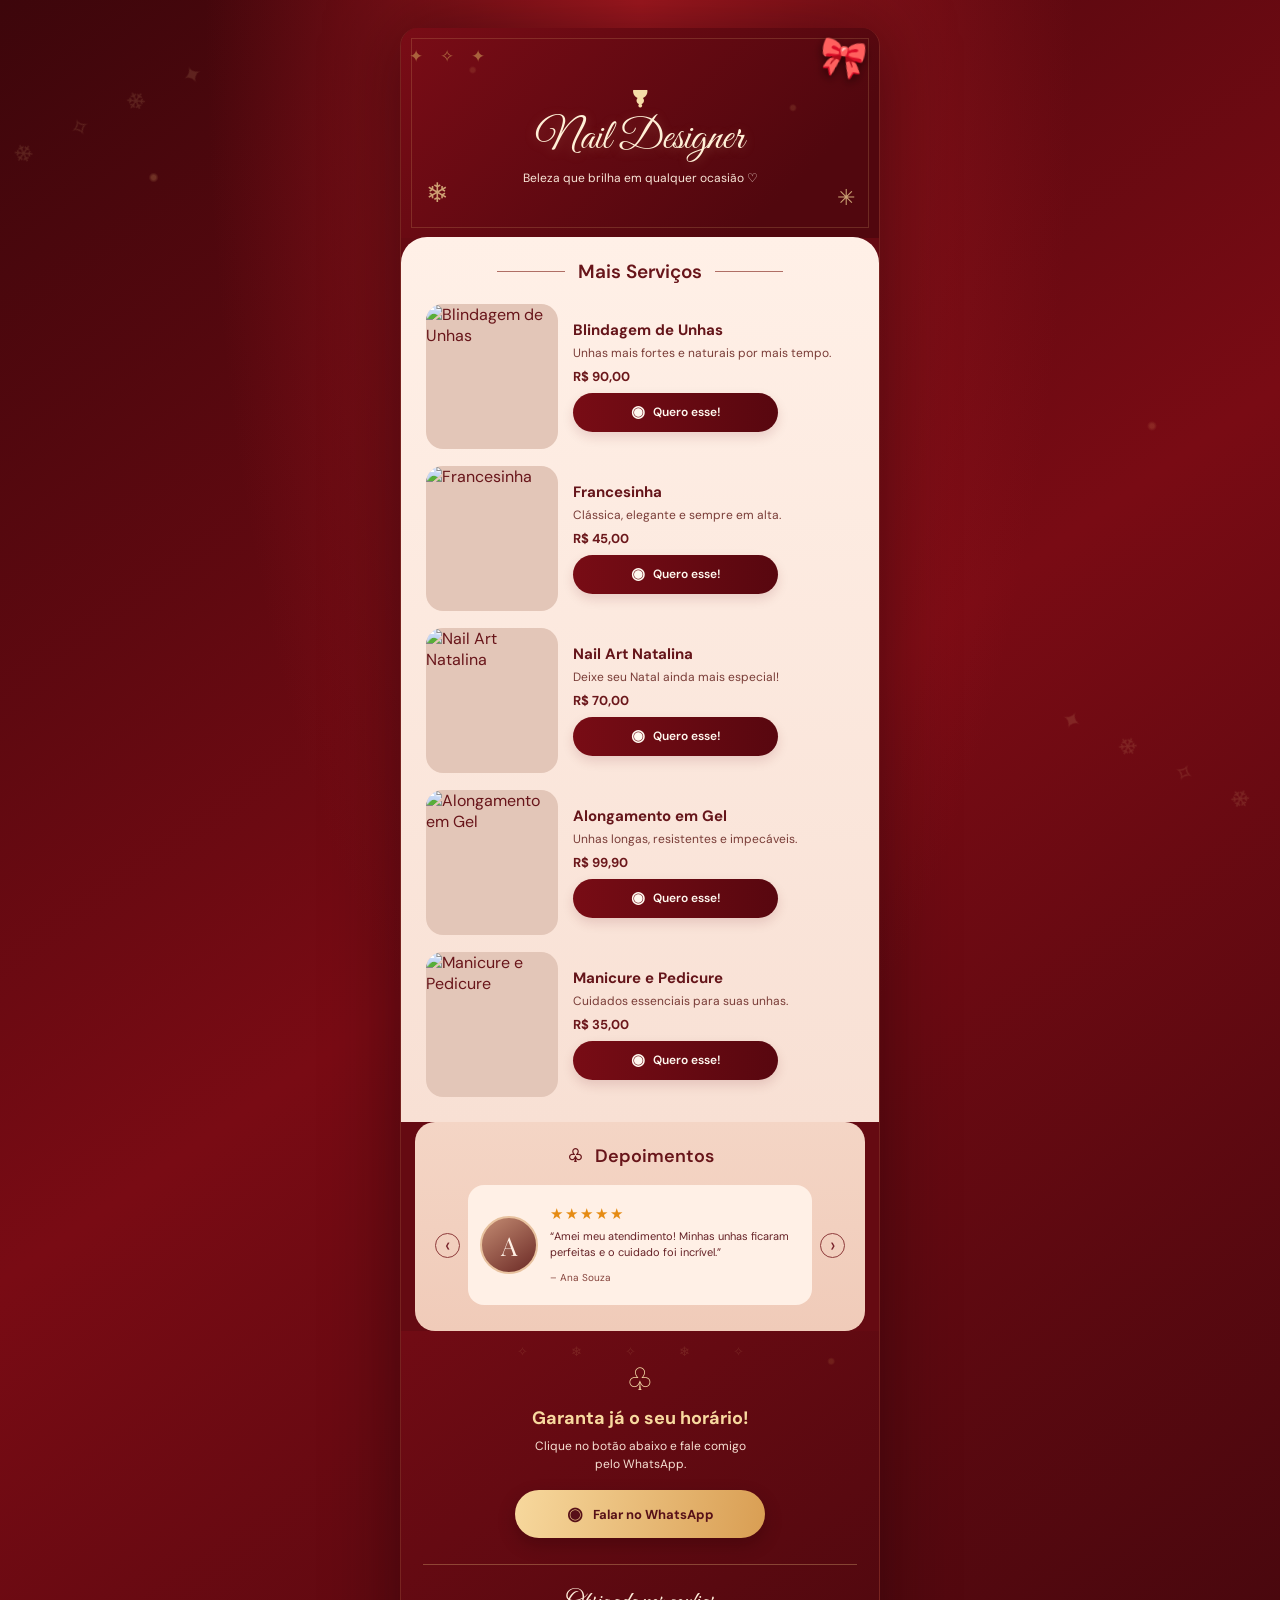
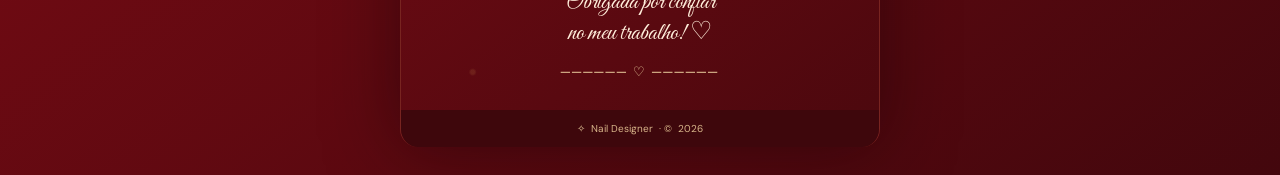
==== index.html @ b05b6ae0 "PRIMEIRO COMMIT" ====
<!DOCTYPE html>
<html lang="pt-BR">
<head>
  <meta charset="UTF-8">
  <meta name="viewport" content="width=device-width, initial-scale=1.0">
  <meta name="theme-color" content="#710b13">
  <title>Nail Designer | Catálogo de Natal</title>
  <link rel="preconnect" href="https://fonts.googleapis.com">
  <link rel="preconnect" href="https://fonts.gstatic.com" crossorigin>
  <link href="https://fonts.googleapis.com/css2?family=DM+Sans:wght@400;500;600;700&family=Great+Vibes&family=Playfair+Display:wght@400;500;600;700&display=swap" rel="stylesheet">
  <link rel="stylesheet" href="style.css">
</head>
<body>
  <div class="page-shell">
    <header class="hero" id="inicio">
      <div class="garland garland-left">✦　✧　✦</div>
      <div class="top-bow" aria-hidden="true">🎀</div>
      <div class="snowflake snowflake-one">❄</div>
      <div class="snowflake snowflake-two">✳</div>
      <div class="brand-tree">♟</div>
      <div class="brand-name" data-brand>Nail Designer</div>
      <p class="tagline">Beleza que brilha em qualquer ocasião ♡</p>
    </header>

    <main>
      <section class="services-panel" id="servicos">
        <div class="section-title"><span></span><h1>Mais Serviços</h1><span></span></div>
        <div class="service-list" id="serviceList"></div>
      </section>

      <section class="testimonials" id="depoimentos">
        <h2>♧ &nbsp; Depoimentos</h2>
        <div class="review-wrap">
          <button class="review-arrow" id="prevReview" aria-label="Depoimento anterior">‹</button>
          <article class="review-card" aria-live="polite">
            <div class="avatar" id="reviewAvatar">A</div>
            <div class="review-copy">
              <div class="stars">★★★★★</div>
              <p id="reviewText"></p>
              <small id="reviewAuthor"></small>
            </div>
          </article>
          <button class="review-arrow" id="nextReview" aria-label="Próximo depoimento">›</button>
        </div>
      </section>

      <section class="booking" id="contato">
        <div class="gift">♧</div>
        <h2>Garanta já o seu horário!</h2>
        <p>Clique no botão abaixo e fale comigo<br>pelo WhatsApp.</p>
        <a class="whatsapp-button" data-whatsapp href="#" target="_blank" rel="noopener">
          <span class="wa-icon">◉</span> Falar no WhatsApp
        </a>
        <div class="thank-you">Obrigada por confiar<br>no meu trabalho! ♡</div>
        <div class="footer-bow">────── ♡ ──────</div>
      </section>
    </main>

    <footer class="footer">
      <span>✧</span> <span data-brand>Nail Designer</span> · © <span id="year"></span>
    </footer>
  </div>

  <script src="script.js"></script>
</body>
</html>
---- style.css ----
* { box-sizing: border-box; }
:root {
  --red: #710b13;
  --red-dark: #4b080e;
  --red-deep: #36070b;
  --red-light: #8e1b22;
  --cream: #fff0e7;
  --cream-2: #f9e3d7;
  --rose: #f2d0c1;
  --gold: #e6bf7d;
  --gold-light: #f6dca8;
  --ink: #68151a;
  --muted: #9a5b52;
  --serif: "Playfair Display", Georgia, serif;
  --script: "Great Vibes", cursive;
  --sans: "DM Sans", Arial, sans-serif;
}
html { scroll-behavior: smooth; }
body {
  margin: 0;
  min-height: 100vh;
  color: var(--cream);
  font-family: var(--sans);
  background:
    radial-gradient(circle at 12% 10%, #ffcf7d35 0 2px, transparent 5px),
    radial-gradient(circle at 90% 24%, #ffcf7d25 0 2px, transparent 5px),
    radial-gradient(ellipse at 50% 0%, #a31820 0%, transparent 48%),
    linear-gradient(145deg, #3d060b, #790b14 48%, #43070d);
}
body::before, body::after {
  content: "✦     ❄       ✧       ❄     ✦";
  position: fixed; z-index: -1; color: #e6bf7d26;
  font-size: 24px; letter-spacing: 18px; pointer-events: none;
}
body::before { top: 12%; left: -55px; transform: rotate(-25deg); }
body::after { bottom: 12%; right: -55px; transform: rotate(25deg); }
a { color: inherit; text-decoration: none; }
button { font: inherit; }
.page-shell {
  width: min(100%, 480px);
  margin: 0 auto;
  overflow: hidden;
  background: #650a12;
  box-shadow: 0 0 70px #19020580;
  border-left: 1px solid #e7bd7b24;
  border-right: 1px solid #e7bd7b24;
}
.hero {
  height: 190px;
  position: relative;
  display: flex;
  flex-direction: column;
  align-items: center;
  justify-content: center;
  text-align: center;
  overflow: hidden;
  padding: 30px 18px 24px;
  background:
    radial-gradient(circle at 15% 20%, #e7b96a20 0 2px, transparent 4px),
    radial-gradient(circle at 82% 38%, #e7b96a22 0 2px, transparent 4px),
    linear-gradient(135deg, #790c16, #51070e 80%);
}
.hero::before {
  content: "";
  position: absolute; inset: 10px;
  border: 1px solid #e7bd7b30;
  pointer-events: none;
}
.brand-tree { color: var(--gold-light); font-size: 24px; line-height: 1; margin-bottom: 5px; transform: rotate(180deg); }
.brand-name { font: 42px/1.15 var(--script); color: #fff0d7; text-shadow: 0 2px 12px #f1c98b40; }
.tagline { margin: 7px 0 0; color: #f9e5d7; font-size: 12px; }
.top-bow { position: absolute; top: 5px; right: 13px; font-size: 38px; filter: drop-shadow(0 4px 5px #2a0305); transform: rotate(10deg); }
.garland { position: absolute; color: #d7a95d; opacity: .55; font-size: 17px; }
.garland-left { left: 8px; top: 17px; }
.snowflake { position: absolute; color: #e8c78c; opacity: .8; }
.snowflake-one { left: 25px; bottom: 28px; font-size: 27px; }
.snowflake-two { right: 24px; bottom: 26px; font-size: 22px; }
.services-panel {
  background: linear-gradient(180deg, #fff0e7, #f8e0d4);
  color: var(--ink);
  border-radius: 26px 26px 0 0;
  margin-top: -1px;
  padding: 22px 25px 25px;
  position: relative;
}
.section-title { display: flex; align-items: center; justify-content: center; gap: 13px; margin: 0 0 20px; }
.section-title span { height: 1px; width: 68px; background: #9b4e45; opacity: .8; }
.section-title h1 { font: 600 19px var(--sans); margin: 0; }
.service-list { display: flex; flex-direction: column; gap: 17px; }
.service-row { display: grid; grid-template-columns: 132px minmax(0,1fr); gap: 15px; align-items: center; }
.service-photo { width: 132px; height: 145px; border-radius: 17px; overflow: hidden; background: #e3c6b8; }
.service-photo img { width: 100%; height: 100%; display: block; object-fit: cover; }
.service-details h3 { margin: 0 0 5px; font-size: 15px; line-height: 1.25; font-weight: 700; color: #65151a; }
.service-details p { margin: 0 0 7px; color: #793c37; font-size: 12px; line-height: 1.35; }
.price { display: block; margin: 0 0 8px; font-size: 13px; font-weight: 700; color: #6b171b; }
.order-button {
  display: flex; align-items: center; justify-content: center; gap: 8px;
  width: 100%; max-width: 205px; min-height: 39px; border-radius: 30px;
  background: linear-gradient(90deg, #780c15, #58070f); color: #fff8ef;
  font-size: 12px; font-weight: 600; box-shadow: 0 5px 12px #6b0b1622;
  transition: transform .2s, background .2s;
}
.order-button:hover { transform: translateY(-2px); background: #8c1c25; }
.wa-small { font-size: 16px; line-height: 1; }
.testimonials {
  padding: 22px 20px 26px;
  color: var(--ink);
  background: linear-gradient(180deg, #f4d5c5, #f0cbb9);
  border-radius: 20px;
  margin: 0 14px 0;
  text-align: center;
}
.testimonials h2 { margin: 0 0 17px; font: 600 18px var(--sans); }
.review-wrap { display: flex; align-items: center; gap: 8px; }
.review-card {
  flex: 1; min-height: 120px; padding: 13px 12px;
  display: flex; align-items: center; justify-content: center; gap: 12px;
  border-radius: 16px; background: #fff0e6;
}
.avatar {
  flex: 0 0 58px; width: 58px; height: 58px; display: grid; place-items: center;
  border-radius: 50%; background: linear-gradient(145deg, #c38b72, #6b2925);
  color: #fff1e6; font: 26px var(--serif); border: 2px solid #e8c29f;
}
.review-copy { text-align: left; min-width: 0; }
.stars { color: #e58b13; letter-spacing: 2px; font-size: 15px; }
.review-copy p { margin: 5px 0 5px; font-size: 11px; line-height: 1.4; color: #652126; }
.review-copy small { color: #85433c; font-size: 10px; }
.review-arrow {
  width: 25px; height: 25px; flex: 0 0 25px; padding: 0;
  border-radius: 50%; border: 1px solid #8e3b3b; background: transparent;
  color: #78222a; font-size: 20px; line-height: 20px; cursor: pointer;
}
.review-arrow:hover { background: #7a111a; color: white; }
.booking {
  position: relative; overflow: hidden; text-align: center;
  padding: 28px 22px 30px;
  background:
    radial-gradient(circle at 15% 90%, #e9b85b20 0 2px, transparent 4px),
    radial-gradient(circle at 90% 8%, #e9b85b20 0 2px, transparent 4px),
    linear-gradient(145deg, #710b14, #4d080e);
}
.booking::before { content: "✧  ❄  ✧  ❄  ✧"; position: absolute; inset: 12px 0 auto; color: #e5bb7925; letter-spacing: 20px; font-size: 13px; }
.gift { font-size: 31px; color: var(--gold-light); margin-bottom: 6px; }
.booking h2 { margin: 0 0 7px; font-size: 18px; color: #f8d99f; }
.booking p { margin: 0 0 17px; color: #f7e0d3; font-size: 12px; line-height: 1.5; }
.whatsapp-button {
  display: flex; align-items: center; justify-content: center; gap: 10px;
  width: min(100%, 250px); margin: auto; min-height: 48px; border-radius: 30px;
  background: linear-gradient(100deg, #f7d89d, #d99e53); color: #571018;
  font-size: 13px; font-weight: 700; box-shadow: 0 7px 17px #25030750;
  transition: transform .2s;
}
.whatsapp-button:hover { transform: translateY(-3px); }
.wa-icon { font-size: 18px; }
.thank-you { margin-top: 26px; padding-top: 22px; border-top: 1px solid #e8bd7b55; font: 25px/1.25 var(--script); color: #ffedda; }
.footer-bow { color: var(--gold-light); margin-top: 13px; font-size: 13px; letter-spacing: 2px; }
.footer { display: flex; align-items: center; justify-content: center; gap: 6px; padding: 12px; color: #d8b58a; background: #3e070c; font-size: 10px; }
.footer span:first-child { color: var(--gold-light); }
@media (min-width: 700px) {
  body { padding: 28px 0; }
  .page-shell { border-radius: 18px; }
  .hero { height: 210px; }
}
@media (max-width: 380px) {
  .services-panel { padding-inline: 16px; }
  .service-row { grid-template-columns: 112px minmax(0,1fr); gap: 11px; }
  .service-photo { width: 112px; height: 132px; }
  .service-details h3 { font-size: 13px; }
  .service-details p { font-size: 11px; }
  .order-button { font-size: 11px; min-height: 36px; }
  .review-card { gap: 8px; padding-inline: 8px; }
  .avatar { flex-basis: 48px; width: 48px; height: 48px; }
}
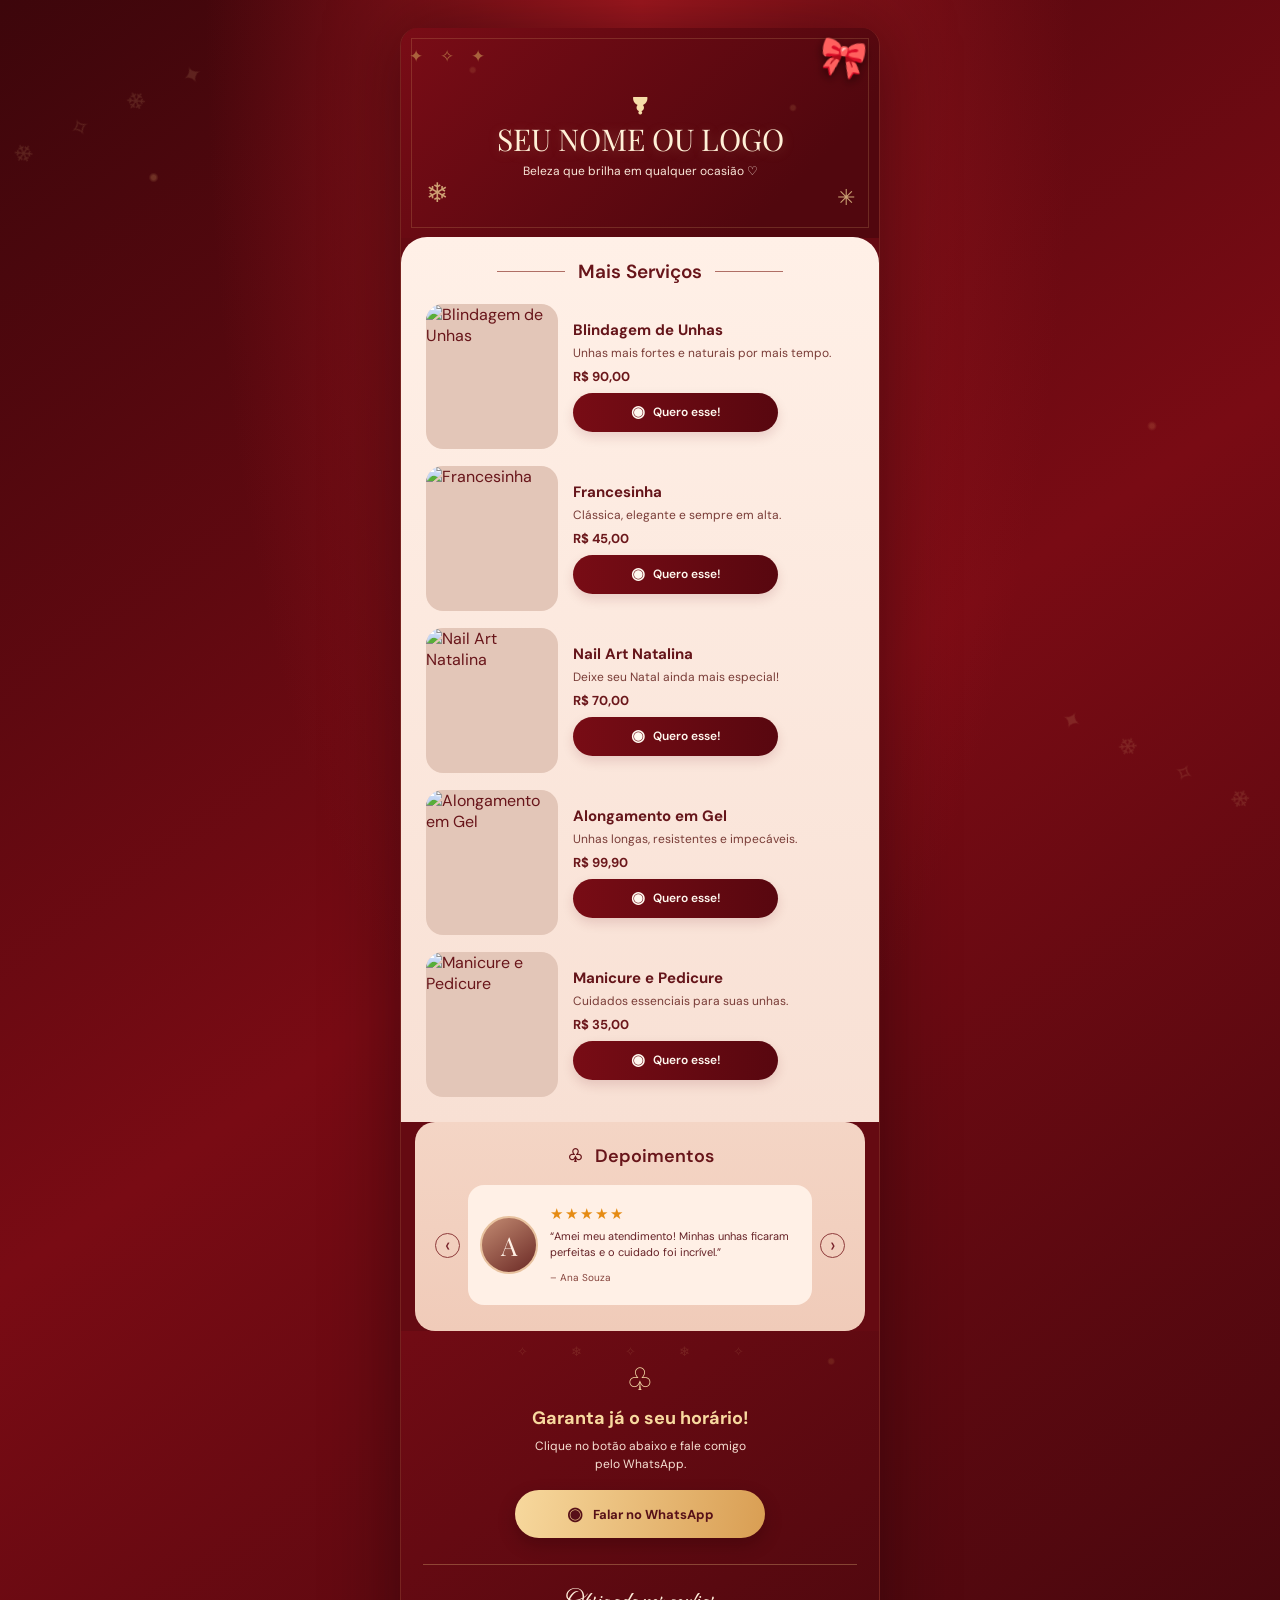
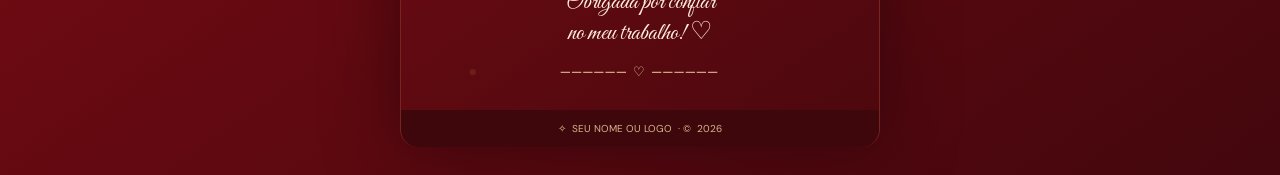
==== commit 1293bf31: "PRIMEIRO COMMIT" ====
--- a/index.html
+++ b/index.html
@@ -18,7 +18,7 @@
       <div class="snowflake snowflake-one">❄</div>
       <div class="snowflake snowflake-two">✳</div>
       <div class="brand-tree">♟</div>
-      <div class="brand-name" data-brand>Nail Designer</div>
+      <div class="brand-name" data-brand>SEU NOME/LOGO</div>
       <p class="tagline">Beleza que brilha em qualquer ocasião ♡</p>
     </header>
 
--- a/style.css
+++ b/style.css
@@ -67,7 +67,7 @@
   pointer-events: none;
 }
 .brand-tree { color: var(--gold-light); font-size: 24px; line-height: 1; margin-bottom: 5px; transform: rotate(180deg); }
-.brand-name { font: 42px/1.15 var(--script); color: #fff0d7; text-shadow: 0 2px 12px #f1c98b40; }
+.brand-name { font: 30px/1.15 var(--serif); color: #fff0d7; text-shadow: 0 2px 12px #f1c98b40; }
 .tagline { margin: 7px 0 0; color: #f9e5d7; font-size: 12px; }
 .top-bow { position: absolute; top: 5px; right: 13px; font-size: 38px; filter: drop-shadow(0 4px 5px #2a0305); transform: rotate(10deg); }
 .garland { position: absolute; color: #d7a95d; opacity: .55; font-size: 17px; }
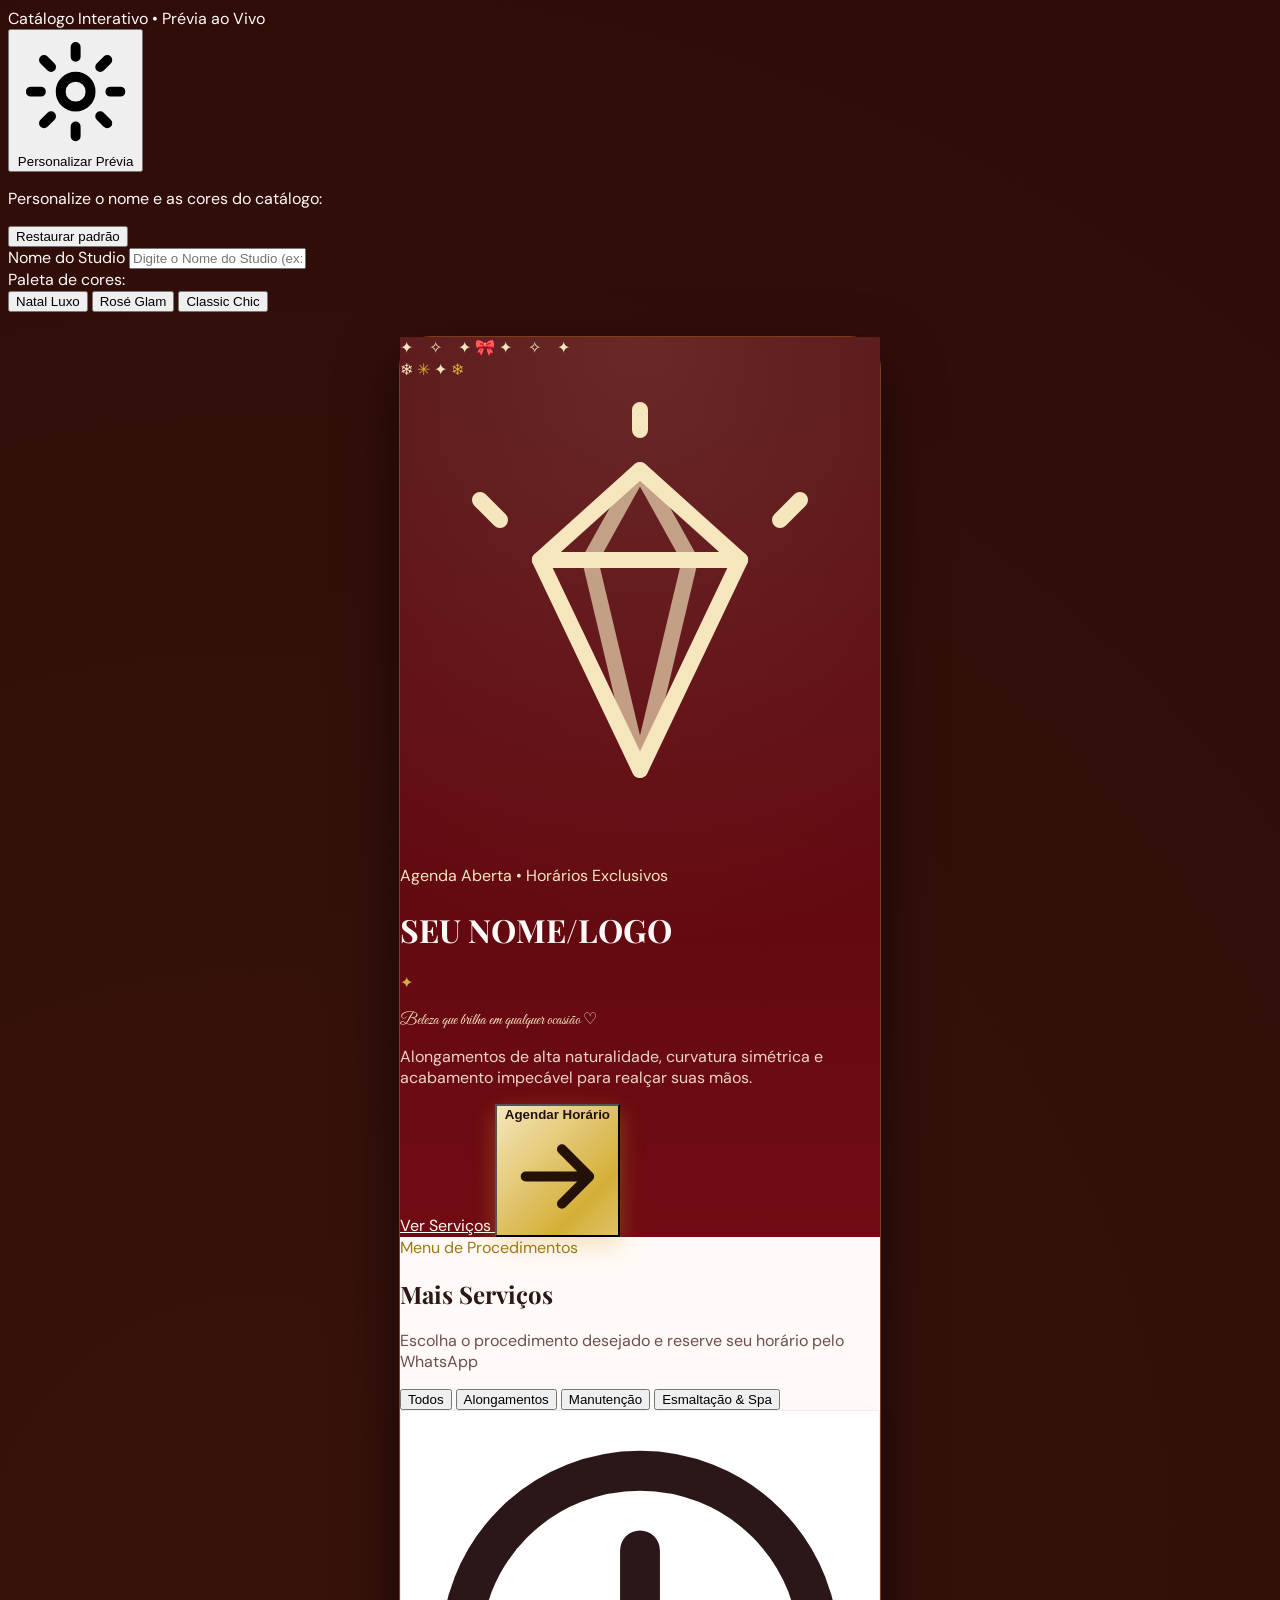
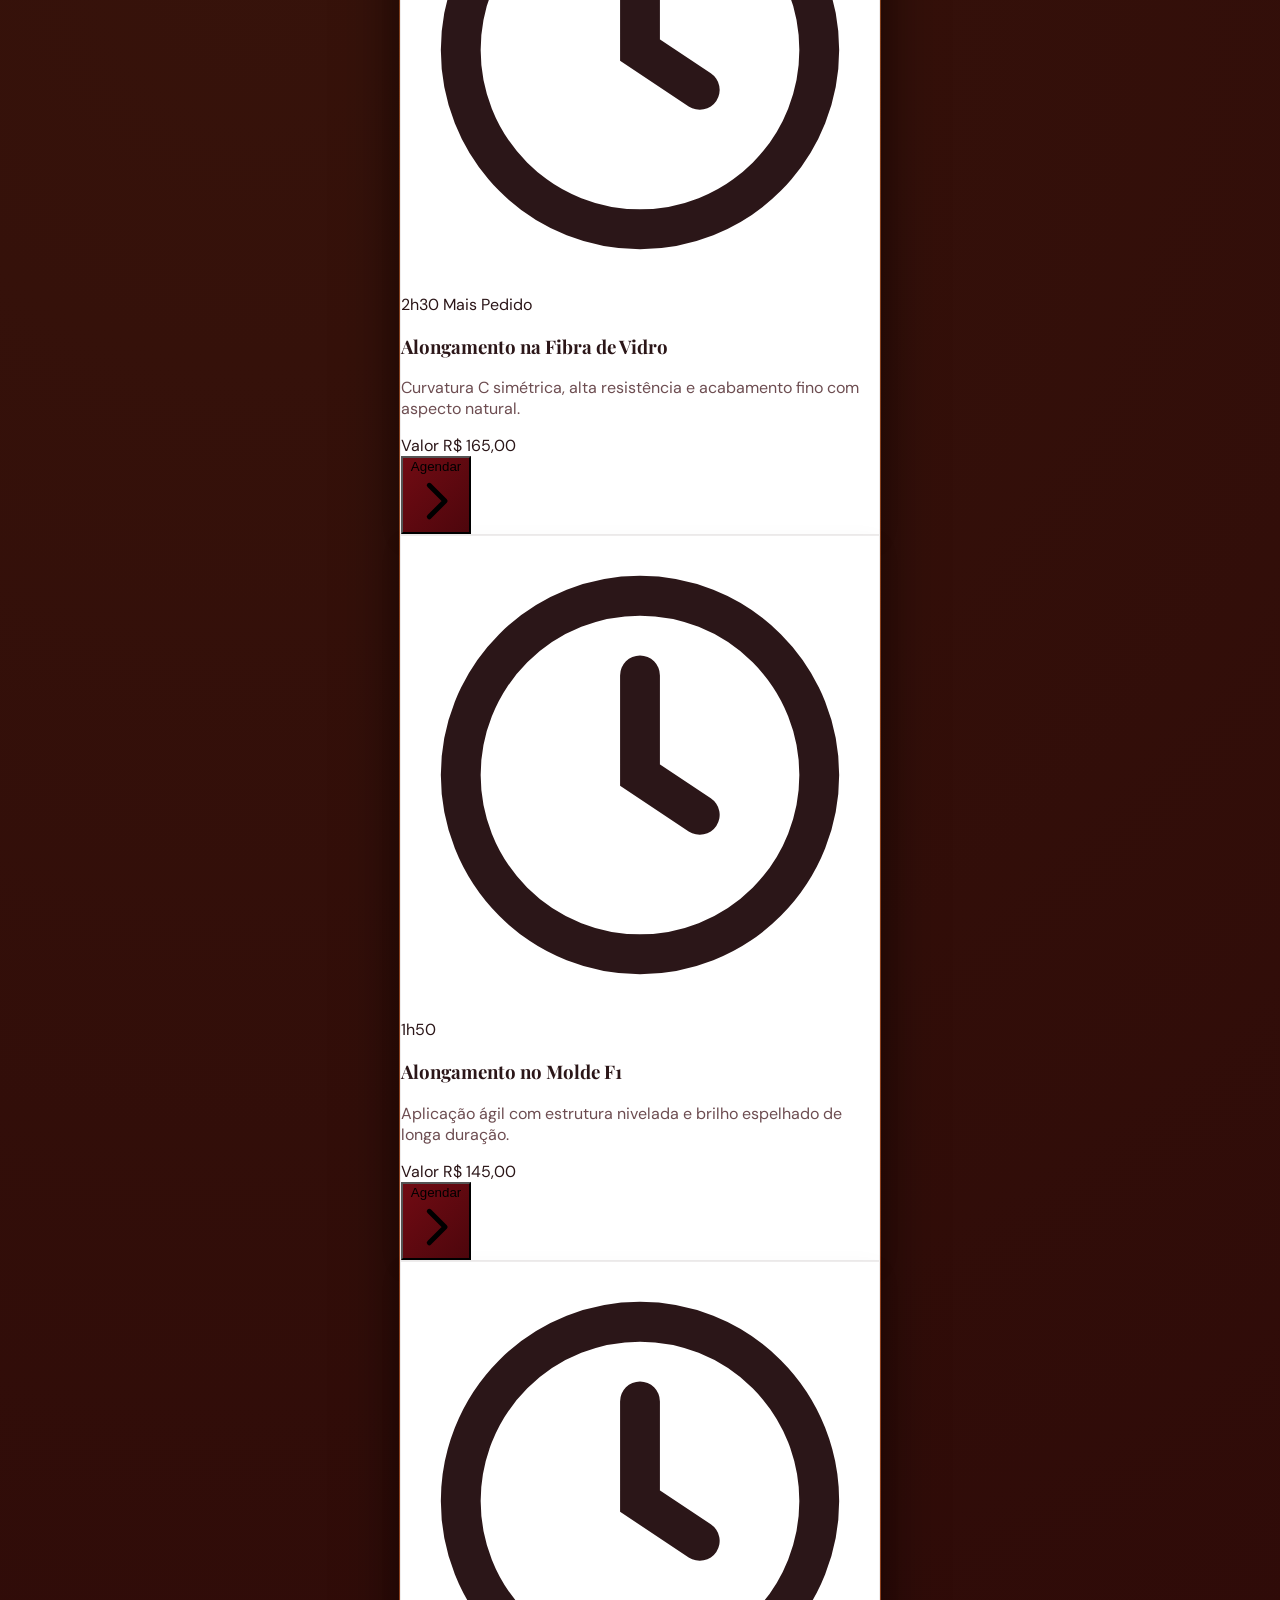
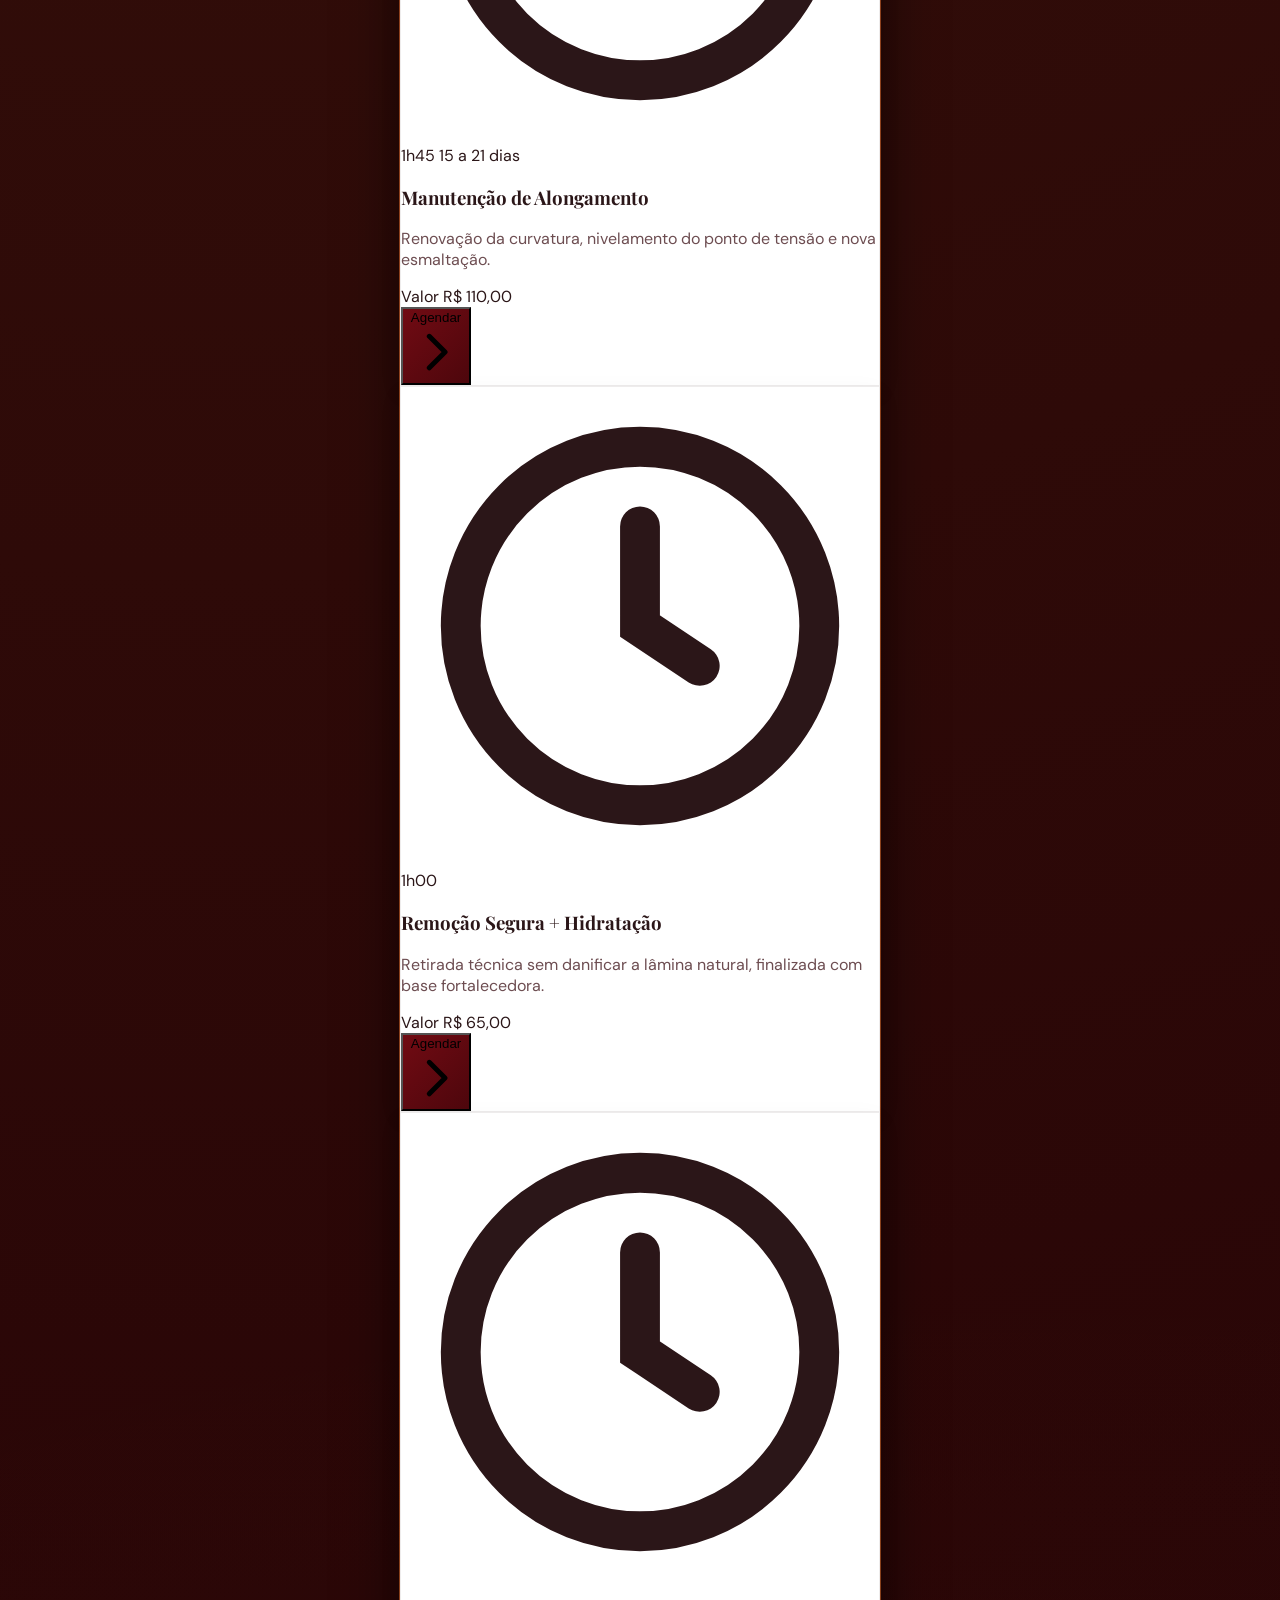
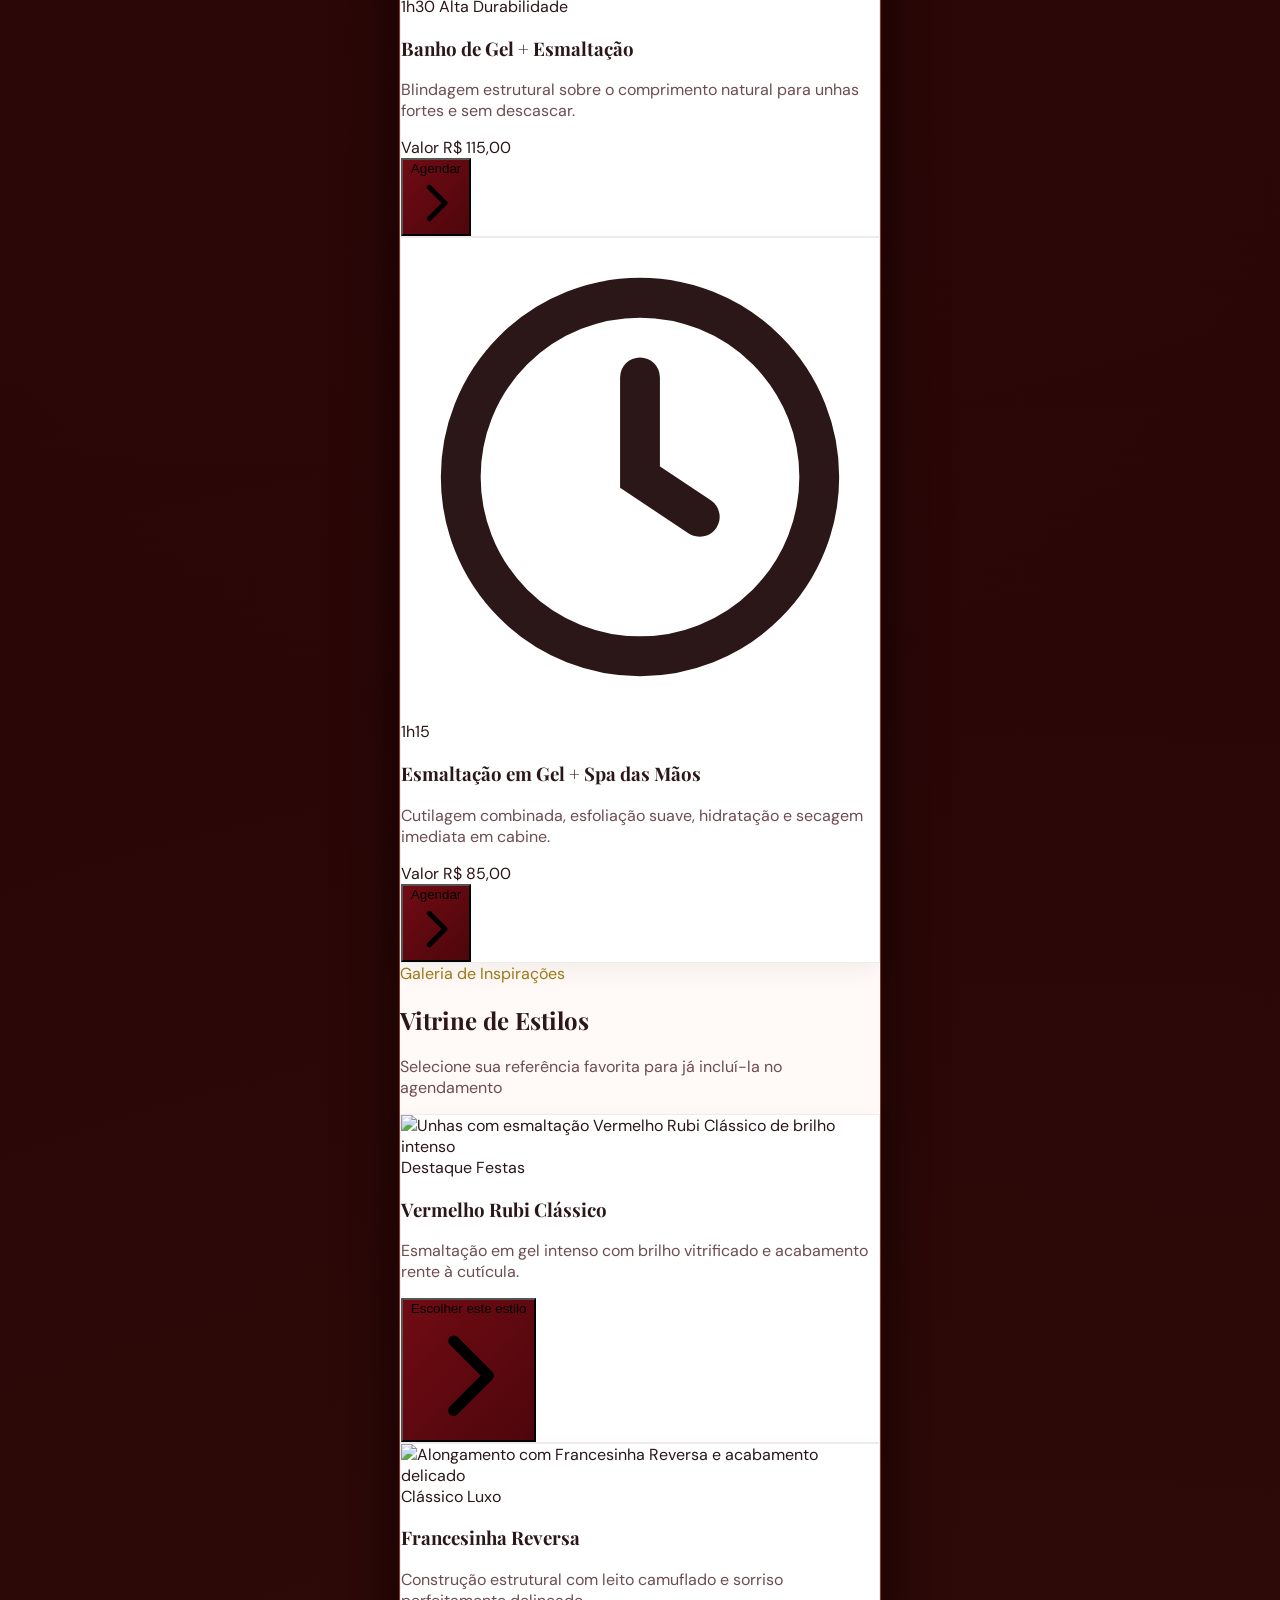
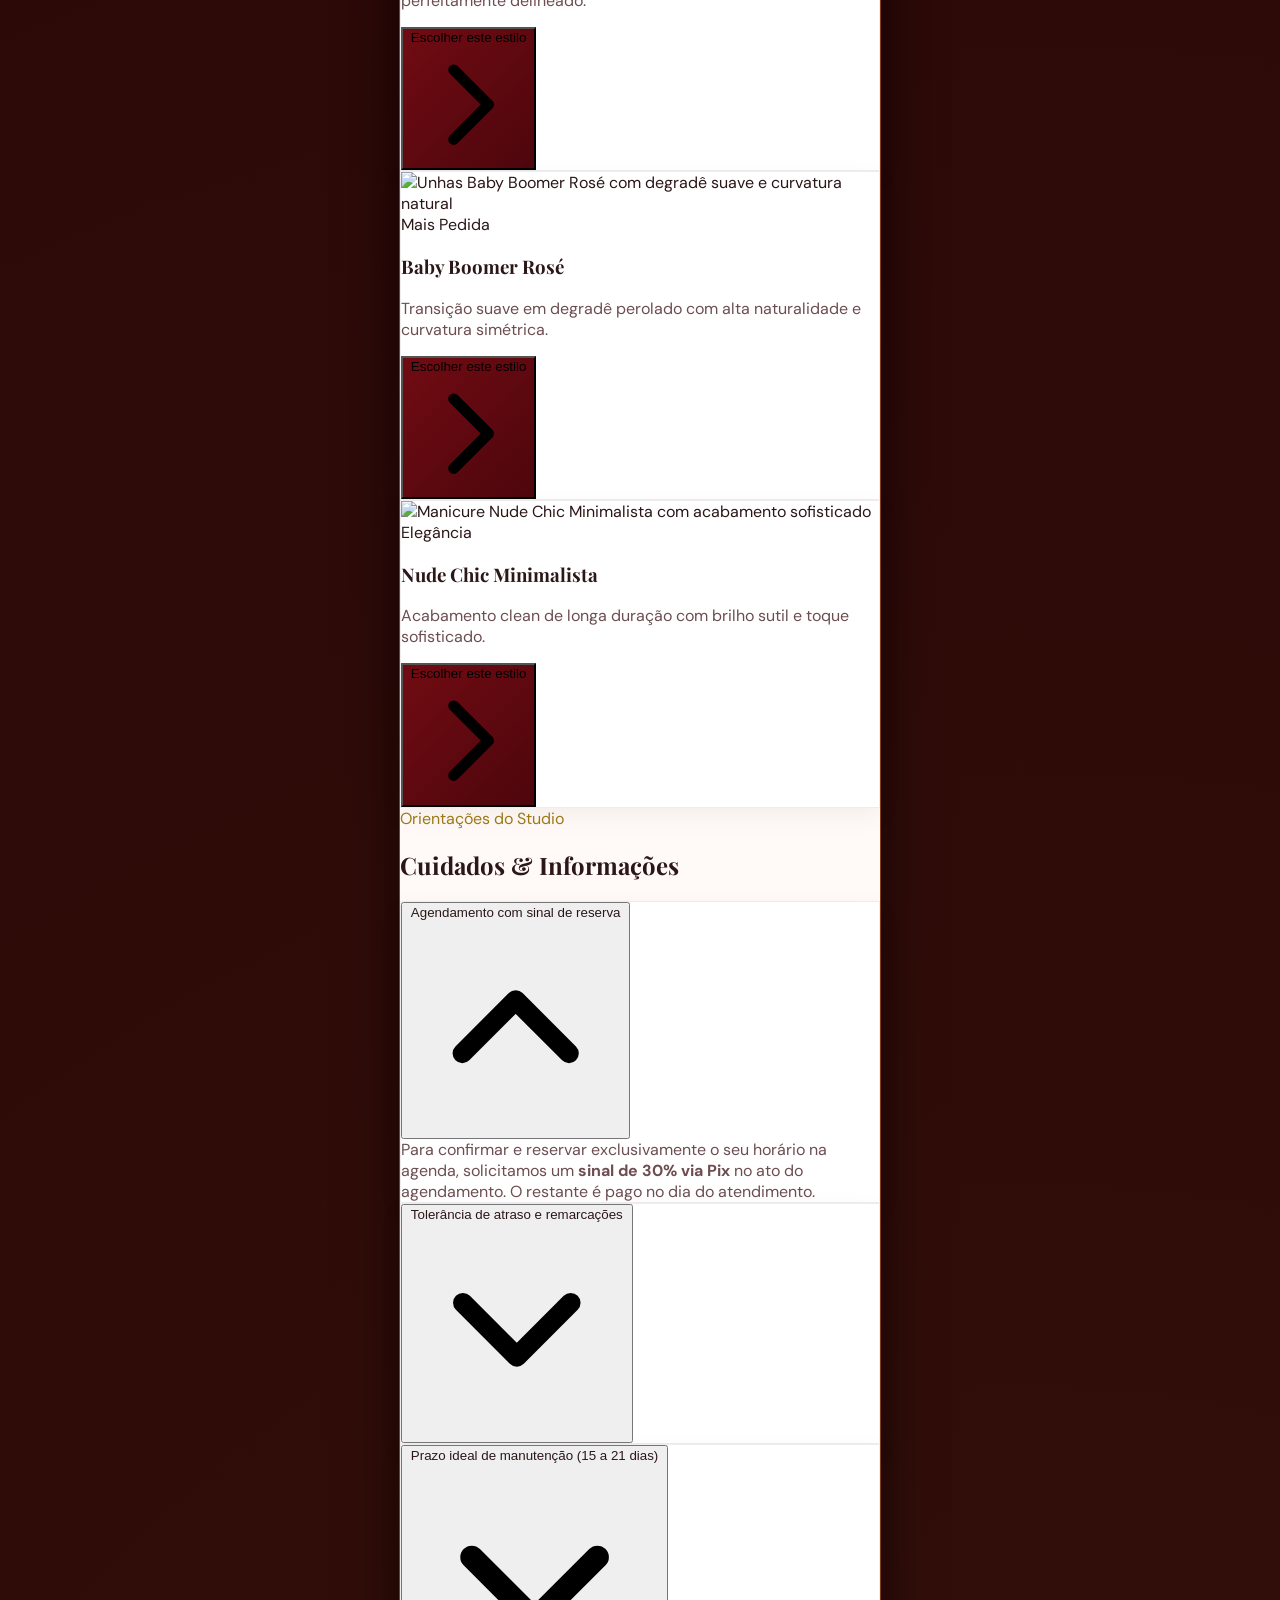
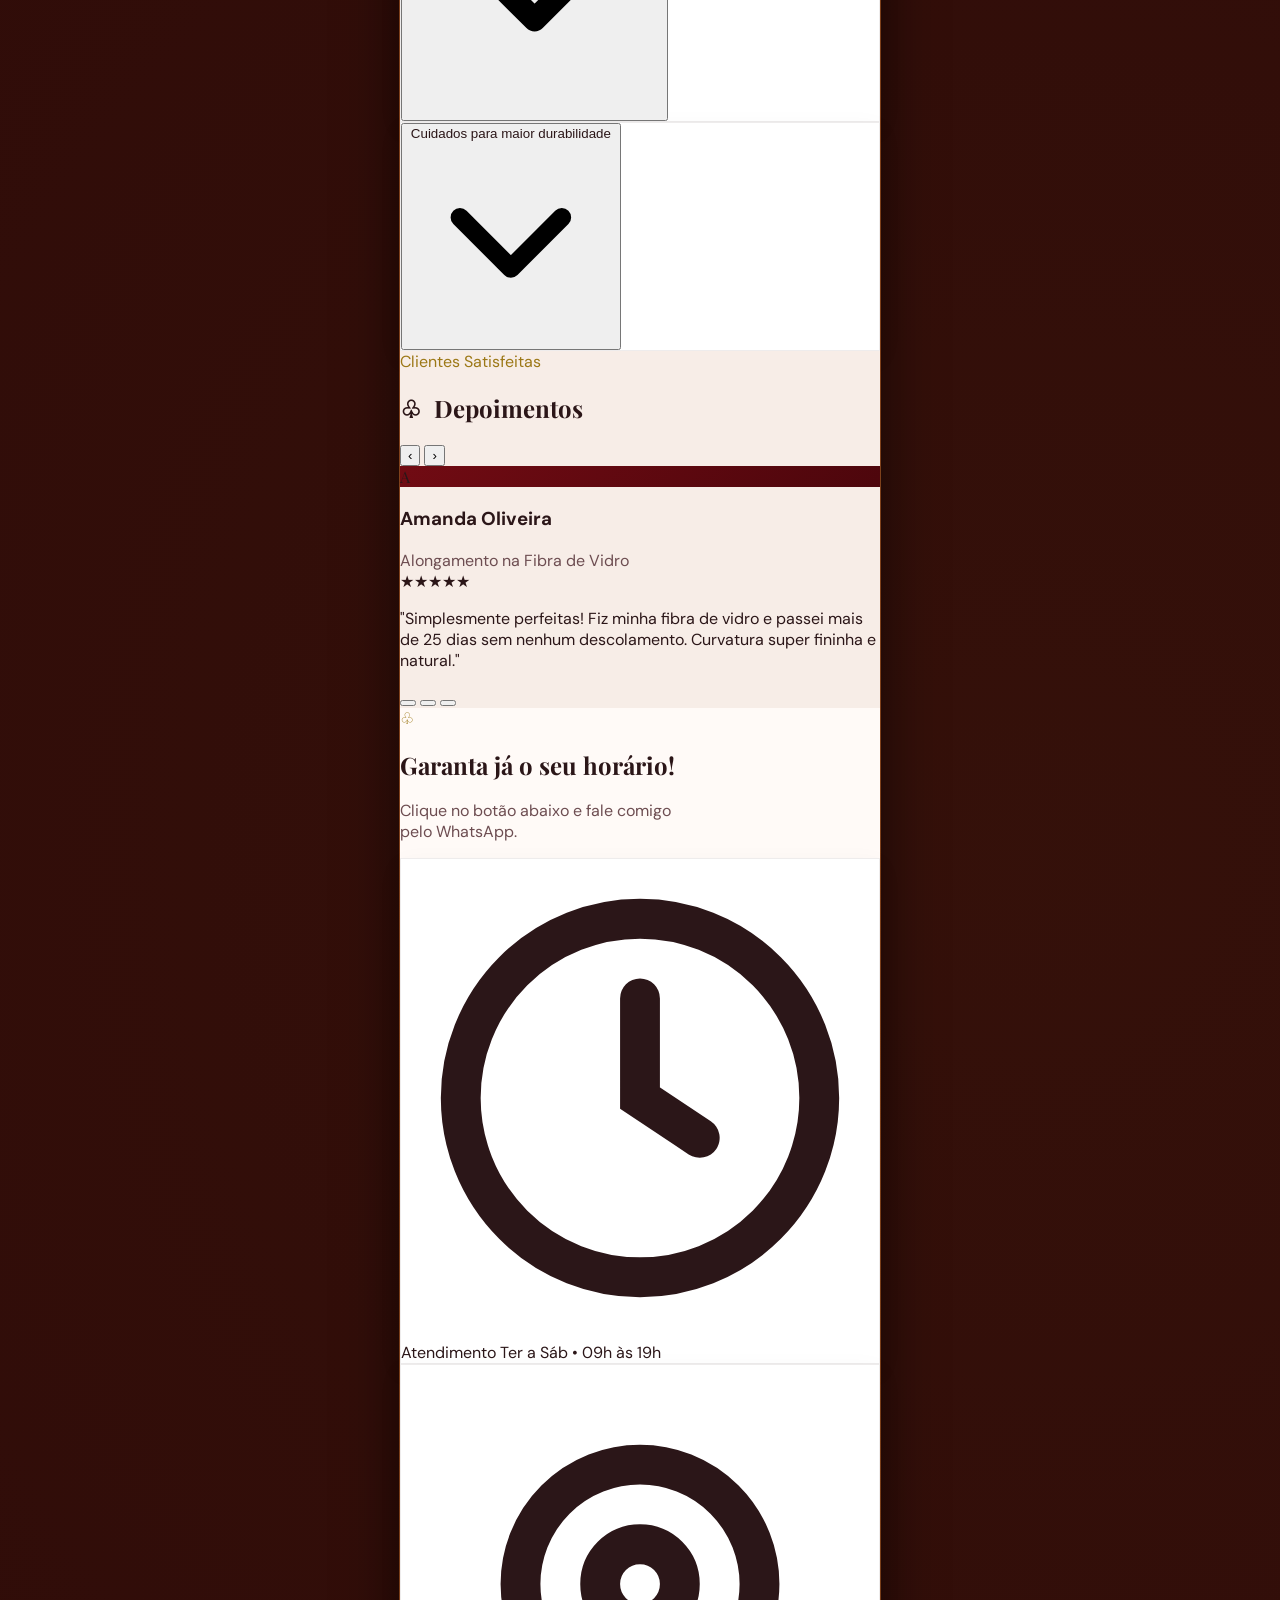
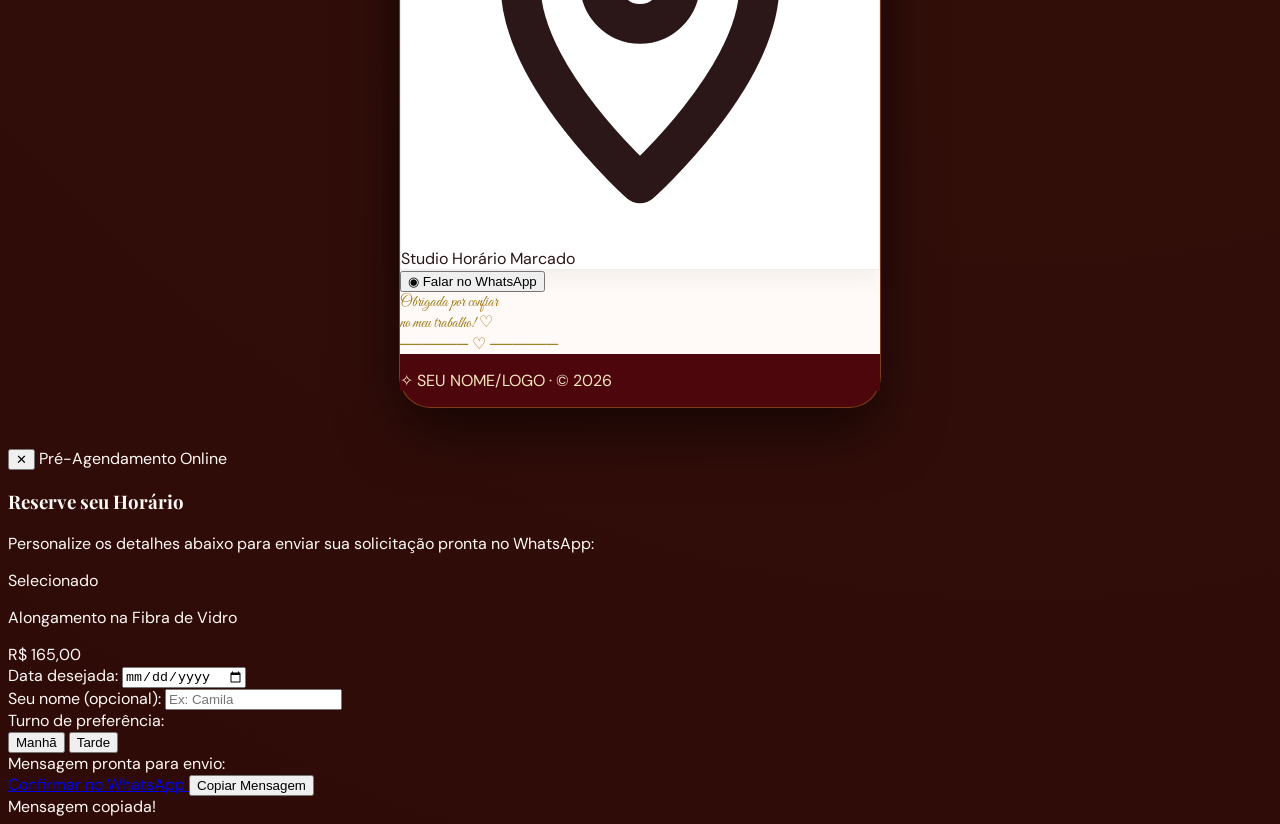
==== commit bcacf679: "first commit" ====
--- a/index.html
+++ b/index.html
@@ -1,66 +1,1437 @@
 <!DOCTYPE html>
-<html lang="pt-BR">
+<html lang="pt-BR" class="scroll-smooth">
 <head>
   <meta charset="UTF-8">
   <meta name="viewport" content="width=device-width, initial-scale=1.0">
-  <meta name="theme-color" content="#710b13">
-  <title>Nail Designer | Catálogo de Natal</title>
+  <meta name="theme-color" content="#710b13" id="metaThemeColor">
+  <title>Nail Designer | Catálogo Digital de Luxo</title>
+
+  <!-- Google Fonts: DM Sans, Great Vibes e Playfair Display -->
   <link rel="preconnect" href="https://fonts.googleapis.com">
   <link rel="preconnect" href="https://fonts.gstatic.com" crossorigin>
-  <link href="https://fonts.googleapis.com/css2?family=DM+Sans:wght@400;500;600;700&family=Great+Vibes&family=Playfair+Display:wght@400;500;600;700&display=swap" rel="stylesheet">
-  <link rel="stylesheet" href="style.css">
+  <link href="https://fonts.googleapis.com/css2?family=DM+Sans:ital,opsz,wght@0,9..40,400;0,9..40,500;0,9..40,600;0,9..40,700;1,9..40,400&family=Great+Vibes&family=Playfair+Display:ital,wght@0,500;0,600;0,700;1,500;1,600&display=swap" rel="stylesheet">
+
+  <!-- Tailwind CSS CDN -->
+  <script src="https://cdn.tailwindcss.com"></script>
+
+  <style>
+    /* ==========================================================================
+       DESIGN TOKENS & PALETAS DE CORES (Natal Luxo, Rosé Glam, Classic Chic)
+       ========================================================================== */
+    :root {
+      --bg-outer: #270306;
+      --bg-deep: #4d060c;
+      --bg-primary: #710b13;
+      --bg-panel: #fffaf7;
+      --bg-panel-alt: #f7ede7;
+      --accent-gold: #d4af37;
+      --accent-gold-light: #f5e6be;
+      --accent-gold-dark: #9c7816;
+      --text-on-dark: #fffaf7;
+      --text-muted-dark: #ebd5c8;
+      --text-on-light: #2b1618;
+      --text-muted-light: #6d4d51;
+      --border-gold: rgba(212, 175, 55, 0.34);
+      --shadow-luxury: 0 24px 60px rgba(0, 0, 0, 0.55);
+    }
+
+    /* Paleta 2: Rosé Glam */
+    [data-theme="rose"] {
+      --bg-outer: #261013;
+      --bg-deep: #4a1f25;
+      --bg-primary: #6e343c;
+      --bg-panel: #fff9f8;
+      --bg-panel-alt: #f9ebe9;
+      --accent-gold: #dfa090;
+      --accent-gold-light: #fbe7e2;
+      --accent-gold-dark: #9e5f50;
+      --text-on-dark: #fffaf9;
+      --text-muted-dark: #f0d7d2;
+      --text-on-light: #30191c;
+      --text-muted-light: #735055;
+      --border-gold: rgba(223, 160, 144, 0.38);
+    }
+
+    /* Paleta 3: Classic Chic */
+    [data-theme="classic"] {
+      --bg-outer: #09080b;
+      --bg-deep: #131117;
+      --bg-primary: #201d26;
+      --bg-panel: #fcfaf7;
+      --bg-panel-alt: #f3efe8;
+      --accent-gold: #d4af37;
+      --accent-gold-light: #f6e7bc;
+      --accent-gold-dark: #967517;
+      --text-on-dark: #fcfaf7;
+      --text-muted-dark: #dcd5c9;
+      --text-on-light: #1c1a1e;
+      --text-muted-light: #5e5963;
+      --border-gold: rgba(212, 175, 55, 0.36);
+    }
+
+    /* Tipografia Base */
+    body {
+      font-family: 'DM Sans', -apple-system, BlinkMacSystemFont, sans-serif;
+      background-color: var(--bg-outer);
+      background-image:
+        radial-gradient(circle at 20% 15%, rgba(212, 175, 55, 0.09) 0%, transparent 45%),
+        radial-gradient(circle at 80% 85%, rgba(212, 175, 55, 0.08) 0%, transparent 50%);
+      color: var(--text-on-dark);
+      transition: background-color 0.45s ease, color 0.35s ease;
+      overflow-x: hidden;
+    }
+
+    .font-serif-editorial {
+      font-family: 'Playfair Display', Georgia, serif;
+    }
+
+    .font-script {
+      font-family: 'Great Vibes', cursive;
+    }
+
+    /* Container Principal Mobile-First */
+    .page-shell {
+      max-width: 480px;
+      margin: 0 auto;
+      background: linear-gradient(180deg, var(--bg-deep) 0%, var(--bg-primary) 26%, var(--bg-deep) 100%);
+      box-shadow: var(--shadow-luxury);
+      border-left: 1px solid var(--border-gold);
+      border-right: 1px solid var(--border-gold);
+      position: relative;
+      transition: background 0.45s ease, border-color 0.45s ease;
+    }
+
+    @media (min-width: 640px) {
+      .page-shell {
+        margin-top: 1.5rem;
+        margin-bottom: 2.5rem;
+        border-radius: 32px;
+        border: 1px solid var(--border-gold);
+      }
+    }
+
+    /* Superfície do Hero */
+    .hero {
+      background:
+        radial-gradient(circle at 50% 0%, rgba(245, 230, 190, 0.16) 0%, transparent 65%),
+        linear-gradient(180deg, var(--bg-deep) 0%, var(--bg-primary) 100%);
+      transition: background 0.45s ease;
+    }
+
+    /* Painel Creme Editorial */
+    .cream-surface {
+      background-color: var(--bg-panel);
+      color: var(--text-on-light);
+      transition: background-color 0.45s ease, color 0.35s ease;
+    }
+
+    .cream-card {
+      background-color: #ffffff;
+      border: 1px solid rgba(43, 22, 24, 0.08);
+      box-shadow: 0 8px 24px rgba(43, 22, 24, 0.05);
+      transition: transform 0.25s ease, box-shadow 0.25s ease, border-color 0.25s ease;
+    }
+
+    .cream-card:hover {
+      transform: translateY(-2px);
+      box-shadow: 0 12px 28px rgba(43, 22, 24, 0.09);
+      border-color: var(--accent-gold);
+    }
+
+    /* Botão Dourado Metálico com Shimmer */
+    .btn-gold-shimmer {
+      background: linear-gradient(135deg, var(--accent-gold-light) 0%, var(--accent-gold) 50%, var(--accent-gold-light) 100%);
+      background-size: 200% auto;
+      color: #241208;
+      font-weight: 700;
+      box-shadow: 0 8px 22px rgba(212, 175, 55, 0.32);
+      transition: all 0.3s ease;
+    }
+
+    .btn-gold-shimmer:hover {
+      background-position: right center;
+      transform: translateY(-1px);
+      box-shadow: 0 12px 26px rgba(212, 175, 55, 0.44);
+    }
+
+    /* Animação Suave dos Ornamentos */
+    @keyframes floatOrnament {
+      0%, 100% {
+        transform: translateY(0px) rotate(0deg);
+        opacity: 0.55;
+      }
+      50% {
+        transform: translateY(-7px) rotate(8deg);
+        opacity: 0.95;
+      }
+    }
+
+    .ornament-float {
+      animation: floatOrnament 5s ease-in-out infinite;
+    }
+
+    .ornament-float-delayed {
+      animation: floatOrnament 6.5s ease-in-out 1.5s infinite;
+    }
+
+    /* Acordeão Suave */
+    .accordion-content {
+      display: grid;
+      grid-template-rows: 0fr;
+      transition: grid-template-rows 0.32s cubic-bezier(0.4, 0, 0.2, 1);
+    }
+    .accordion-item[data-open="true"] .accordion-content {
+      grid-template-rows: 1fr;
+    }
+    .accordion-inner {
+      overflow: hidden;
+    }
+    .accordion-item[data-open="true"] .accordion-chevron {
+      transform: rotate(180deg);
+    }
+
+    /* Ocultar barra de rolagem horizontal mantendo scroll fluido */
+    .no-scrollbar::-webkit-scrollbar {
+      display: none;
+    }
+    .no-scrollbar {
+      -ms-overflow-style: none;
+      scrollbar-width: none;
+    }
+  </style>
 </head>
-<body>
-  <div class="page-shell">
-    <header class="hero" id="inicio">
-      <div class="garland garland-left">✦　✧　✦</div>
-      <div class="top-bow" aria-hidden="true">🎀</div>
-      <div class="snowflake snowflake-one">❄</div>
-      <div class="snowflake snowflake-two">✳</div>
-      <div class="brand-tree">♟</div>
-      <div class="brand-name" data-brand>SEU NOME/LOGO</div>
-      <p class="tagline">Beleza que brilha em qualquer ocasião ♡</p>
+<body class="antialiased selection:bg-amber-200 selection:text-stone-900">
+
+  <!-- ========================================================================
+       1. BARRA INTERATIVA NO TOPO ("Personalizar Prévia")
+       ======================================================================== -->
+  <div class="sticky top-0 z-40 w-full backdrop-blur-md bg-black/75 border-b border-amber-400/25 text-stone-100">
+    <div class="max-w-[480px] mx-auto px-3.5 py-2.5 flex items-center justify-between gap-2">
+      <div class="flex items-center gap-2 min-w-0">
+        <span class="inline-flex h-2 w-2 rounded-full bg-amber-400 animate-pulse shrink-0"></span>
+        <span class="text-[11px] sm:text-xs font-medium tracking-wide text-amber-100/95 truncate">
+          Catálogo Interativo • Prévia ao Vivo
+        </span>
+      </div>
+      <button
+        id="toggleCustomizerBtn"
+        type="button"
+        aria-expanded="false"
+        aria-controls="customizerDrawer"
+        class="shrink-0 inline-flex items-center gap-1.5 px-3 py-1.5 rounded-full text-[11px] font-semibold bg-amber-400/15 hover:bg-amber-400/25 text-amber-200 border border-amber-300/40 transition cursor-pointer"
+      >
+        <svg class="w-3.5 h-3.5 text-amber-300" viewBox="0 0 24 24" fill="none" stroke="currentColor" stroke-width="2">
+          <path stroke-linecap="round" stroke-linejoin="round" d="M12 3v2m0 14v2m9-9h-2M5 12H3m15.364 6.364l-1.414-1.414M7.05 7.05L5.636 5.636m12.728 0l-1.414 1.414M7.05 16.95l-1.414 1.414M15 12a3 3 0 11-6 0 3 3 0 016 0z" />
+        </svg>
+        <span>Personalizar Prévia</span>
+      </button>
+    </div>
+
+    <!-- Painel Expansível para Testar Nome do Studio e Paletas -->
+    <div id="customizerDrawer" class="hidden border-t border-amber-400/20 bg-stone-950/95">
+      <div class="max-w-[480px] mx-auto px-4 py-3.5 space-y-3">
+        <div class="flex items-center justify-between">
+          <p class="text-xs font-medium text-amber-200">
+            Personalize o nome e as cores do catálogo:
+          </p>
+          <button id="resetDemoBtn" type="button" class="text-[11px] text-stone-400 hover:text-amber-200 underline cursor-pointer">
+            Restaurar padrão
+          </button>
+        </div>
+
+        <!-- Campo de Nome do Studio -->
+        <div>
+          <label for="studioNameInput" class="sr-only">Nome do Studio</label>
+          <input
+            id="studioNameInput"
+            type="text"
+            maxlength="36"
+            placeholder="Digite o Nome do Studio (ex: Studio Ana Nails)"
+            class="w-full px-3.5 py-2 rounded-xl bg-white/10 border border-amber-300/30 text-sm text-white placeholder-stone-400 focus:outline-none focus:border-amber-300 transition"
+          >
+        </div>
+
+        <!-- Seletor de 3 Paletas -->
+        <div>
+          <span class="block text-[11px] text-stone-300 mb-1.5">Paleta de cores:</span>
+          <div class="grid grid-cols-3 gap-2" role="group" aria-label="Paletas de cores">
+            <button
+              type="button"
+              data-theme-btn="natal"
+              class="theme-option flex items-center justify-center gap-1.5 px-2.5 py-2 rounded-xl text-[11px] font-semibold border border-amber-400 bg-amber-400/20 text-amber-100 transition cursor-pointer"
+            >
+              <span class="w-2.5 h-2.5 rounded-full bg-[#710b13] border border-amber-300"></span>
+              <span>Natal Luxo</span>
+            </button>
+
+            <button
+              type="button"
+              data-theme-btn="rose"
+              class="theme-option flex items-center justify-center gap-1.5 px-2.5 py-2 rounded-xl text-[11px] font-medium border border-white/15 bg-white/5 text-stone-300 hover:bg-white/10 transition cursor-pointer"
+            >
+              <span class="w-2.5 h-2.5 rounded-full bg-[#dfa090] border border-white/60"></span>
+              <span>Rosé Glam</span>
+            </button>
+
+            <button
+              type="button"
+              data-theme-btn="classic"
+              class="theme-option flex items-center justify-center gap-1.5 px-2.5 py-2 rounded-xl text-[11px] font-medium border border-white/15 bg-white/5 text-stone-300 hover:bg-white/10 transition cursor-pointer"
+            >
+              <span class="w-2.5 h-2.5 rounded-full bg-[#201d26] border border-amber-400"></span>
+              <span>Classic Chic</span>
+            </button>
+          </div>
+        </div>
+      </div>
+    </div>
+  </div>
+
+  <!-- ========================================================================
+       CONTAINER PRINCIPAL DO CATÁLOGO
+       ======================================================================== -->
+  <div class="page-shell overflow-hidden">
+
+    <!-- ======================================================================
+         2. HEADER (.hero) COM ORNAMENTOS NATALINOS / LUXO SUTIS
+         ====================================================================== -->
+    <header class="hero relative px-6 pt-8 pb-11 text-center overflow-hidden" id="inicio">
+      <!-- Ornamentos Sutis -->
+      <div class="flex items-center justify-between text-xs tracking-[0.35em] opacity-75 mb-2 select-none" style="color: var(--accent-gold-light)" aria-hidden="true">
+        <span>✦　✧　✦</span>
+        <span class="text-base">🎀</span>
+        <span>✦　✧　✦</span>
+      </div>
+
+      <span class="ornament-float absolute top-16 left-6 text-sm select-none pointer-events-none" style="color: var(--accent-gold-light)" aria-hidden="true">❄</span>
+      <span class="ornament-float-delayed absolute top-20 right-7 text-sm select-none pointer-events-none" style="color: var(--accent-gold)" aria-hidden="true">✳</span>
+      <span class="ornament-float absolute bottom-10 left-8 text-xs select-none pointer-events-none" style="color: var(--accent-gold-light)" aria-hidden="true">✦</span>
+      <span class="ornament-float-delayed absolute bottom-12 right-8 text-xs select-none pointer-events-none" style="color: var(--accent-gold)" aria-hidden="true">❄</span>
+
+      <!-- Ícone Decorativo Central (Emblema Diamante / Coroa) -->
+      <div class="mx-auto mt-2 mb-4 w-16 h-16 rounded-full flex items-center justify-center border border-amber-300/35 bg-white/5 shadow-inner">
+        <svg class="w-8 h-8" style="color: var(--accent-gold-light)" viewBox="0 0 48 48" fill="none" stroke="currentColor" stroke-width="1.6" aria-hidden="true">
+          <path d="M14 18L24 9L34 18L24 39L14 18Z" stroke-linecap="round" stroke-linejoin="round"/>
+          <path d="M14 18H34" stroke-linecap="round"/>
+          <path d="M19 18L24 9L29 18L24 39L19 18Z" stroke-linecap="round" stroke-linejoin="round" opacity="0.65"/>
+          <path d="M8 12L10 14M40 12L38 14M24 3V5" stroke-linecap="round"/>
+        </svg>
+      </div>
+
+      <!-- Status Badge -->
+      <div class="inline-flex items-center gap-2 px-3.5 py-1 rounded-full bg-black/25 border border-amber-200/25 mb-3">
+        <span class="w-2 h-2 rounded-full bg-emerald-400 animate-pulse"></span>
+        <span class="text-[11px] font-medium tracking-wider uppercase" style="color: var(--accent-gold-light)">
+          Agenda Aberta • Horários Exclusivos
+        </span>
+      </div>
+
+      <!-- Nome da Marca Dinâmico -->
+      <h1
+        data-brand
+        class="font-serif-editorial text-2xl sm:text-[28px] font-bold tracking-[0.14em] uppercase leading-tight px-2"
+        style="color: var(--text-on-dark)"
+      >
+        SEU NOME/LOGO
+      </h1>
+
+      <!-- Linha Ornamental -->
+      <div class="flex items-center justify-center gap-3 my-2.5 opacity-80" aria-hidden="true">
+        <span class="h-px w-12 bg-gradient-to-r from-transparent to-amber-300/70"></span>
+        <span class="text-[10px]" style="color: var(--accent-gold)">✦</span>
+        <span class="h-px w-12 bg-gradient-to-l from-transparent to-amber-300/70"></span>
+      </div>
+
+      <!-- Tagline -->
+      <p class="font-script text-3xl sm:text-[34px] leading-snug mt-1" style="color: var(--accent-gold-light)">
+        Beleza que brilha em qualquer ocasião ♡
+      </p>
+
+      <p class="text-xs sm:text-[13px] max-w-xs mx-auto mt-2 leading-relaxed" style="color: var(--text-muted-dark)">
+        Alongamentos de alta naturalidade, curvatura simétrica e acabamento impecável para realçar suas mãos.
+      </p>
+
+      <!-- Atalhos de Ação -->
+      <div class="mt-6 flex items-center justify-center gap-3">
+        <a
+          href="#servicos"
+          class="px-5 py-2.5 rounded-full text-xs font-semibold tracking-wide bg-white/10 hover:bg-white/15 border border-amber-200/35 transition"
+          style="color: var(--text-on-dark)"
+        >
+          Ver Serviços
+        </a>
+        <button
+          type="button"
+          id="heroBookBtn"
+          class="btn-gold-shimmer px-5 py-2.5 rounded-full text-xs tracking-wide inline-flex items-center gap-1.5 cursor-pointer"
+        >
+          <span>Agendar Horário</span>
+          <svg class="w-3.5 h-3.5" viewBox="0 0 24 24" fill="none" stroke="currentColor" stroke-width="2.2">
+            <path stroke-linecap="round" stroke-linejoin="round" d="M5 12h14m-6-6l6 6-6 6"/>
+          </svg>
+        </button>
+      </div>
     </header>
 
-    <main>
-      <section class="services-panel" id="servicos">
-        <div class="section-title"><span></span><h1>Mais Serviços</h1><span></span></div>
-        <div class="service-list" id="serviceList"></div>
+    <!-- ======================================================================
+         CORPO PRINCIPAL EM PAPEL CREME LUXO
+         ====================================================================== -->
+    <main class="cream-surface rounded-t-[28px] -mt-4 relative z-10 px-5 pt-7 pb-8 space-y-9">
+
+      <!-- ====================================================================
+           3. SEÇÃO "MAIS SERVIÇOS" (#servicos)
+           ==================================================================== -->
+      <section id="servicos" aria-labelledby="heading-servicos">
+        <div class="text-center mb-5">
+          <span class="text-[11px] font-semibold uppercase tracking-[0.2em]" style="color: var(--accent-gold-dark)">
+            Menu de Procedimentos
+          </span>
+          <div class="flex items-center justify-center gap-3 mt-1">
+            <span class="h-px w-8 bg-stone-300"></span>
+            <h2 id="heading-servicos" class="font-serif-editorial text-2xl font-bold" style="color: var(--text-on-light)">
+              Mais Serviços
+            </h2>
+            <span class="h-px w-8 bg-stone-300"></span>
+          </div>
+          <p class="text-xs mt-1" style="color: var(--text-muted-light)">
+            Escolha o procedimento desejado e reserve seu horário pelo WhatsApp
+          </p>
+        </div>
+
+        <!-- Abas de Filtro por Categoria -->
+        <div class="flex items-center gap-1.5 overflow-x-auto no-scrollbar pb-2 mb-4" role="tablist" aria-label="Filtrar serviços">
+          <button
+            type="button"
+            role="tab"
+            aria-selected="true"
+            data-filter="todos"
+            class="filter-tab shrink-0 px-3.5 py-2 rounded-full text-xs font-semibold transition cursor-pointer bg-stone-900 text-amber-100 shadow-sm"
+          >
+            Todos
+          </button>
+          <button
+            type="button"
+            role="tab"
+            aria-selected="false"
+            data-filter="alongamentos"
+            class="filter-tab shrink-0 px-3.5 py-2 rounded-full text-xs font-medium transition cursor-pointer bg-stone-200/75 text-stone-700 hover:bg-stone-200"
+          >
+            Alongamentos
+          </button>
+          <button
+            type="button"
+            role="tab"
+            aria-selected="false"
+            data-filter="manutencao"
+            class="filter-tab shrink-0 px-3.5 py-2 rounded-full text-xs font-medium transition cursor-pointer bg-stone-200/75 text-stone-700 hover:bg-stone-200"
+          >
+            Manutenção
+          </button>
+          <button
+            type="button"
+            role="tab"
+            aria-selected="false"
+            data-filter="esmaltacao"
+            class="filter-tab shrink-0 px-3.5 py-2 rounded-full text-xs font-medium transition cursor-pointer bg-stone-200/75 text-stone-700 hover:bg-stone-200"
+          >
+            Esmaltação &amp; Spa
+          </button>
+        </div>
+
+        <!-- Lista Dinâmica de Serviços -->
+        <div id="serviceList" class="space-y-3.5"></div>
       </section>
 
-      <section class="testimonials" id="depoimentos">
-        <h2>♧ &nbsp; Depoimentos</h2>
-        <div class="review-wrap">
-          <button class="review-arrow" id="prevReview" aria-label="Depoimento anterior">‹</button>
-          <article class="review-card" aria-live="polite">
-            <div class="avatar" id="reviewAvatar">A</div>
-            <div class="review-copy">
-              <div class="stars">★★★★★</div>
-              <p id="reviewText"></p>
-              <small id="reviewAuthor"></small>
+      <!-- ====================================================================
+           4. SEÇÃO "VITRINE DE ESTILOS" (#vitrine) COM FOTOS REAIS
+           ==================================================================== -->
+      <section id="vitrine" aria-labelledby="heading-vitrine">
+        <div class="text-center mb-5">
+          <span class="text-[11px] font-semibold uppercase tracking-[0.2em]" style="color: var(--accent-gold-dark)">
+            Galeria de Inspirações
+          </span>
+          <div class="flex items-center justify-center gap-3 mt-1">
+            <span class="h-px w-8 bg-stone-300"></span>
+            <h2 id="heading-vitrine" class="font-serif-editorial text-2xl font-bold" style="color: var(--text-on-light)">
+              Vitrine de Estilos
+            </h2>
+            <span class="h-px w-8 bg-stone-300"></span>
+          </div>
+          <p class="text-xs mt-1" style="color: var(--text-muted-light)">
+            Selecione sua referência favorita para já incluí-la no agendamento
+          </p>
+        </div>
+
+        <div class="grid grid-cols-1 sm:grid-cols-2 gap-4" id="styleGallery">
+          <!-- Card 1: Vermelho Rubi Clássico -->
+          <article class="cream-card rounded-2xl overflow-hidden flex flex-col justify-between group">
+            <div>
+              <div class="relative h-44 overflow-hidden bg-stone-200">
+                <img
+                  src="https://images.unsplash.com/photo-1604654894610-df63bc536371?auto=format&fit=crop&w=700&q=80"
+                  alt="Unhas com esmaltação Vermelho Rubi Clássico de brilho intenso"
+                  loading="lazy"
+                  onerror="this.onerror=null;this.src='https://placehold.co/700x500/710b13/f5e6be?text=Vermelho+Rubi+Classico';"
+                  class="w-full h-full object-cover object-center group-hover:scale-105 transition-transform duration-500"
+                >
+                <div class="absolute inset-0 bg-gradient-to-t from-black/45 via-transparent to-transparent"></div>
+                <span class="absolute top-2.5 left-2.5 px-2.5 py-1 rounded-full text-[10px] font-bold uppercase tracking-wider bg-black/65 text-amber-200 border border-amber-300/40 backdrop-blur-xs">
+                  Destaque Festas
+                </span>
+              </div>
+              <div class="p-3.5 pb-2">
+                <h3 class="font-serif-editorial text-base font-bold leading-snug" style="color: var(--text-on-light)">
+                  Vermelho Rubi Clássico
+                </h3>
+                <p class="text-xs mt-1 leading-relaxed" style="color: var(--text-muted-light)">
+                  Esmaltação em gel intenso com brilho vitrificado e acabamento rente à cutícula.
+                </p>
+              </div>
+            </div>
+            <div class="px-3.5 pb-3.5 pt-1">
+              <button
+                type="button"
+                data-choose-style="Vermelho Rubi Clássico"
+                class="w-full py-2.5 px-3 rounded-xl text-xs font-bold text-amber-50 transition hover:opacity-95 flex items-center justify-center gap-1.5 cursor-pointer"
+                style="background: linear-gradient(135deg, var(--bg-primary), var(--bg-deep))"
+              >
+                <span>Escolher este estilo</span>
+                <svg class="w-3.5 h-3.5" viewBox="0 0 24 24" fill="none" stroke="currentColor" stroke-width="2.2">
+                  <path stroke-linecap="round" stroke-linejoin="round" d="M9 5l7 7-7 7"/>
+                </svg>
+              </button>
             </div>
           </article>
-          <button class="review-arrow" id="nextReview" aria-label="Próximo depoimento">›</button>
+
+          <!-- Card 2: Francesinha Reversa -->
+          <article class="cream-card rounded-2xl overflow-hidden flex flex-col justify-between group">
+            <div>
+              <div class="relative h-44 overflow-hidden bg-stone-200">
+                <img
+                  src="https://images.unsplash.com/photo-1519014816548-bf5fe059798b?auto=format&fit=crop&w=700&q=80"
+                  alt="Alongamento com Francesinha Reversa e acabamento delicado"
+                  loading="lazy"
+                  onerror="this.onerror=null;this.src='https://placehold.co/700x500/710b13/f5e6be?text=Francesinha+Reversa';"
+                  class="w-full h-full object-cover object-center group-hover:scale-105 transition-transform duration-500"
+                >
+                <div class="absolute inset-0 bg-gradient-to-t from-black/45 via-transparent to-transparent"></div>
+                <span class="absolute top-2.5 left-2.5 px-2.5 py-1 rounded-full text-[10px] font-bold uppercase tracking-wider bg-black/65 text-amber-200 border border-amber-300/40 backdrop-blur-xs">
+                  Clássico Luxo
+                </span>
+              </div>
+              <div class="p-3.5 pb-2">
+                <h3 class="font-serif-editorial text-base font-bold leading-snug" style="color: var(--text-on-light)">
+                  Francesinha Reversa
+                </h3>
+                <p class="text-xs mt-1 leading-relaxed" style="color: var(--text-muted-light)">
+                  Construção estrutural com leito camuflado e sorriso perfeitamente delineado.
+                </p>
+              </div>
+            </div>
+            <div class="px-3.5 pb-3.5 pt-1">
+              <button
+                type="button"
+                data-choose-style="Francesinha Reversa"
+                class="w-full py-2.5 px-3 rounded-xl text-xs font-bold text-amber-50 transition hover:opacity-95 flex items-center justify-center gap-1.5 cursor-pointer"
+                style="background: linear-gradient(135deg, var(--bg-primary), var(--bg-deep))"
+              >
+                <span>Escolher este estilo</span>
+                <svg class="w-3.5 h-3.5" viewBox="0 0 24 24" fill="none" stroke="currentColor" stroke-width="2.2">
+                  <path stroke-linecap="round" stroke-linejoin="round" d="M9 5l7 7-7 7"/>
+                </svg>
+              </button>
+            </div>
+          </article>
+
+          <!-- Card 3: Baby Boomer Rosé -->
+          <article class="cream-card rounded-2xl overflow-hidden flex flex-col justify-between group">
+            <div>
+              <div class="relative h-44 overflow-hidden bg-stone-200">
+                <img
+                  src="https://images.unsplash.com/photo-1632345031435-8727f6897d53?auto=format&fit=crop&w=700&q=80"
+                  alt="Unhas Baby Boomer Rosé com degradê suave e curvatura natural"
+                  loading="lazy"
+                  onerror="this.onerror=null;this.src='https://placehold.co/700x500/710b13/f5e6be?text=Baby+Boomer+Rose';"
+                  class="w-full h-full object-cover object-center group-hover:scale-105 transition-transform duration-500"
+                >
+                <div class="absolute inset-0 bg-gradient-to-t from-black/45 via-transparent to-transparent"></div>
+                <span class="absolute top-2.5 left-2.5 px-2.5 py-1 rounded-full text-[10px] font-bold uppercase tracking-wider bg-black/65 text-amber-200 border border-amber-300/40 backdrop-blur-xs">
+                  Mais Pedida
+                </span>
+              </div>
+              <div class="p-3.5 pb-2">
+                <h3 class="font-serif-editorial text-base font-bold leading-snug" style="color: var(--text-on-light)">
+                  Baby Boomer Rosé
+                </h3>
+                <p class="text-xs mt-1 leading-relaxed" style="color: var(--text-muted-light)">
+                  Transição suave em degradê perolado com alta naturalidade e curvatura simétrica.
+                </p>
+              </div>
+            </div>
+            <div class="px-3.5 pb-3.5 pt-1">
+              <button
+                type="button"
+                data-choose-style="Baby Boomer Rosé"
+                class="w-full py-2.5 px-3 rounded-xl text-xs font-bold text-amber-50 transition hover:opacity-95 flex items-center justify-center gap-1.5 cursor-pointer"
+                style="background: linear-gradient(135deg, var(--bg-primary), var(--bg-deep))"
+              >
+                <span>Escolher este estilo</span>
+                <svg class="w-3.5 h-3.5" viewBox="0 0 24 24" fill="none" stroke="currentColor" stroke-width="2.2">
+                  <path stroke-linecap="round" stroke-linejoin="round" d="M9 5l7 7-7 7"/>
+                </svg>
+              </button>
+            </div>
+          </article>
+
+          <!-- Card 4: Nude Chic Minimalista -->
+          <article class="cream-card rounded-2xl overflow-hidden flex flex-col justify-between group">
+            <div>
+              <div class="relative h-44 overflow-hidden bg-stone-200">
+                <img
+                  src="https://images.unsplash.com/photo-1607779097040-26e80aa78e66?auto=format&fit=crop&w=700&q=80"
+                  alt="Manicure Nude Chic Minimalista com acabamento sofisticado"
+                  loading="lazy"
+                  onerror="this.onerror=null;this.src='https://placehold.co/700x500/710b13/f5e6be?text=Nude+Chic+Minimalista';"
+                  class="w-full h-full object-cover object-center group-hover:scale-105 transition-transform duration-500"
+                >
+                <div class="absolute inset-0 bg-gradient-to-t from-black/45 via-transparent to-transparent"></div>
+                <span class="absolute top-2.5 left-2.5 px-2.5 py-1 rounded-full text-[10px] font-bold uppercase tracking-wider bg-black/65 text-amber-200 border border-amber-300/40 backdrop-blur-xs">
+                  Elegância
+                </span>
+              </div>
+              <div class="p-3.5 pb-2">
+                <h3 class="font-serif-editorial text-base font-bold leading-snug" style="color: var(--text-on-light)">
+                  Nude Chic Minimalista
+                </h3>
+                <p class="text-xs mt-1 leading-relaxed" style="color: var(--text-muted-light)">
+                  Acabamento clean de longa duração com brilho sutil e toque sofisticado.
+                </p>
+              </div>
+            </div>
+            <div class="px-3.5 pb-3.5 pt-1">
+              <button
+                type="button"
+                data-choose-style="Nude Chic Minimalista"
+                class="w-full py-2.5 px-3 rounded-xl text-xs font-bold text-amber-50 transition hover:opacity-95 flex items-center justify-center gap-1.5 cursor-pointer"
+                style="background: linear-gradient(135deg, var(--bg-primary), var(--bg-deep))"
+              >
+                <span>Escolher este estilo</span>
+                <svg class="w-3.5 h-3.5" viewBox="0 0 24 24" fill="none" stroke="currentColor" stroke-width="2.2">
+                  <path stroke-linecap="round" stroke-linejoin="round" d="M9 5l7 7-7 7"/>
+                </svg>
+              </button>
+            </div>
+          </article>
         </div>
       </section>
 
-      <section class="booking" id="contato">
-        <div class="gift">♧</div>
-        <h2>Garanta já o seu horário!</h2>
-        <p>Clique no botão abaixo e fale comigo<br>pelo WhatsApp.</p>
-        <a class="whatsapp-button" data-whatsapp href="#" target="_blank" rel="noopener">
-          <span class="wa-icon">◉</span> Falar no WhatsApp
-        </a>
-        <div class="thank-you">Obrigada por confiar<br>no meu trabalho! ♡</div>
-        <div class="footer-bow">────── ♡ ──────</div>
+      <!-- ====================================================================
+           5. SEÇÃO "CUIDADOS & INFORMAÇÕES" (Acordeão Interativo)
+           ==================================================================== -->
+      <section id="informacoes" aria-labelledby="heading-info">
+        <div class="mb-4">
+          <span class="text-[11px] font-semibold uppercase tracking-[0.18em]" style="color: var(--accent-gold-dark)">
+            Orientações do Studio
+          </span>
+          <h2 id="heading-info" class="font-serif-editorial text-xl font-bold mt-0.5" style="color: var(--text-on-light)">
+            Cuidados &amp; Informações
+          </h2>
+        </div>
+
+        <div class="space-y-2.5" id="faqAccordion">
+          <!-- Item 1: Agendamento com Sinal -->
+          <div class="accordion-item cream-card rounded-2xl" data-open="true">
+            <button
+              type="button"
+              class="accordion-trigger w-full px-4 py-3.5 flex items-center justify-between gap-3 text-left cursor-pointer"
+              aria-expanded="true"
+            >
+              <span class="text-xs sm:text-[13px] font-bold" style="color: var(--text-on-light)">
+                Agendamento com sinal de reserva
+              </span>
+              <svg class="accordion-chevron w-4 h-4 shrink-0 text-amber-700 transition-transform duration-300" viewBox="0 0 24 24" fill="none" stroke="currentColor" stroke-width="2.2">
+                <path stroke-linecap="round" stroke-linejoin="round" d="M6 9l6 6 6-6"/>
+              </svg>
+            </button>
+            <div class="accordion-content">
+              <div class="accordion-inner px-4 pb-3.5 text-xs leading-relaxed" style="color: var(--text-muted-light)">
+                Para confirmar e reservar exclusivamente o seu horário na agenda, solicitamos um <strong>sinal de 30% via Pix</strong> no ato do agendamento. O restante é pago no dia do atendimento.
+              </div>
+            </div>
+          </div>
+
+          <!-- Item 2: Tolerância de Atraso -->
+          <div class="accordion-item cream-card rounded-2xl" data-open="false">
+            <button
+              type="button"
+              class="accordion-trigger w-full px-4 py-3.5 flex items-center justify-between gap-3 text-left cursor-pointer"
+              aria-expanded="false"
+            >
+              <span class="text-xs sm:text-[13px] font-bold" style="color: var(--text-on-light)">
+                Tolerância de atraso e remarcações
+              </span>
+              <svg class="accordion-chevron w-4 h-4 shrink-0 text-amber-700 transition-transform duration-300" viewBox="0 0 24 24" fill="none" stroke="currentColor" stroke-width="2.2">
+                <path stroke-linecap="round" stroke-linejoin="round" d="M6 9l6 6 6-6"/>
+              </svg>
+            </button>
+            <div class="accordion-content">
+              <div class="accordion-inner px-4 pb-3.5 text-xs leading-relaxed" style="color: var(--text-muted-light)">
+                Trabalhamos com <strong>tolerância máxima de 15 minutos</strong> de atraso para manter a pontualidade dos atendimentos seguintes. Caso precise remarcar, avise com no mínimo <strong>24h de antecedência</strong>.
+              </div>
+            </div>
+          </div>
+
+          <!-- Item 3: Prazo Ideal de Manutenção -->
+          <div class="accordion-item cream-card rounded-2xl" data-open="false">
+            <button
+              type="button"
+              class="accordion-trigger w-full px-4 py-3.5 flex items-center justify-between gap-3 text-left cursor-pointer"
+              aria-expanded="false"
+            >
+              <span class="text-xs sm:text-[13px] font-bold" style="color: var(--text-on-light)">
+                Prazo ideal de manutenção (15 a 21 dias)
+              </span>
+              <svg class="accordion-chevron w-4 h-4 shrink-0 text-amber-700 transition-transform duration-300" viewBox="0 0 24 24" fill="none" stroke="currentColor" stroke-width="2.2">
+                <path stroke-linecap="round" stroke-linejoin="round" d="M6 9l6 6 6-6"/>
+              </svg>
+            </button>
+            <div class="accordion-content">
+              <div class="accordion-inner px-4 pb-3.5 text-xs leading-relaxed" style="color: var(--text-muted-light)">
+                O retorno para manutenção deve ser feito entre <strong>15 e 21 dias</strong> para preservar o equilíbrio estrutural e a saúde da lâmina natural. Após 28 dias, é considerada nova aplicação.
+              </div>
+            </div>
+          </div>
+
+          <!-- Item 4: Cuidados Diários -->
+          <div class="accordion-item cream-card rounded-2xl" data-open="false">
+            <button
+              type="button"
+              class="accordion-trigger w-full px-4 py-3.5 flex items-center justify-between gap-3 text-left cursor-pointer"
+              aria-expanded="false"
+            >
+              <span class="text-xs sm:text-[13px] font-bold" style="color: var(--text-on-light)">
+                Cuidados para maior durabilidade
+              </span>
+              <svg class="accordion-chevron w-4 h-4 shrink-0 text-amber-700 transition-transform duration-300" viewBox="0 0 24 24" fill="none" stroke="currentColor" stroke-width="2.2">
+                <path stroke-linecap="round" stroke-linejoin="round" d="M6 9l6 6 6-6"/>
+              </svg>
+            </button>
+            <div class="accordion-content">
+              <div class="accordion-inner px-4 pb-3.5 text-xs leading-relaxed" style="color: var(--text-muted-light)">
+                Hidrate as cutículas diariamente com óleo hidratante, evite usar as unhas como ferramenta e utilize luvas ao manusear produtos químicos de limpeza.
+              </div>
+            </div>
+          </div>
+        </div>
       </section>
+
+      <!-- ====================================================================
+           6. SEÇÃO "DEPOIMENTOS" (#depoimentos)
+           ==================================================================== -->
+      <section id="depoimentos" aria-labelledby="heading-depoimentos" class="rounded-3xl p-5 border border-amber-900/10" style="background-color: var(--bg-panel-alt)">
+        <div class="flex items-center justify-between mb-4">
+          <div>
+            <span class="text-[11px] font-semibold uppercase tracking-[0.18em]" style="color: var(--accent-gold-dark)">
+              Clientes Satisfeitas
+            </span>
+            <h2 id="heading-depoimentos" class="font-serif-editorial text-xl font-bold" style="color: var(--text-on-light)">
+              ♧ &nbsp;Depoimentos
+            </h2>
+          </div>
+
+          <!-- Botões Anterior / Próximo -->
+          <div class="flex items-center gap-1.5">
+            <button
+              type="button"
+              id="prevReview"
+              aria-label="Depoimento anterior"
+              class="w-8 h-8 rounded-full bg-white border border-stone-200 flex items-center justify-center text-stone-700 hover:border-amber-500 hover:text-amber-800 transition cursor-pointer shadow-xs"
+            >
+              ‹
+            </button>
+            <button
+              type="button"
+              id="nextReview"
+              aria-label="Próximo depoimento"
+              class="w-8 h-8 rounded-full bg-white border border-stone-200 flex items-center justify-center text-stone-700 hover:border-amber-500 hover:text-amber-800 transition cursor-pointer shadow-xs"
+            >
+              ›
+            </button>
+          </div>
+        </div>
+
+        <!-- Card do Depoimento -->
+        <article
+          id="reviewCard"
+          aria-live="polite"
+          class="bg-white rounded-2xl p-4 shadow-sm border border-stone-200/75 transition-opacity duration-200"
+        >
+          <div class="flex items-center justify-between mb-2.5">
+            <div class="flex items-center gap-2.5">
+              <div
+                id="reviewAvatar"
+                class="w-10 h-10 rounded-full flex items-center justify-center font-serif-editorial font-bold text-sm text-amber-100 shrink-0"
+                style="background: linear-gradient(135deg, var(--bg-primary), var(--bg-deep))"
+              >
+                A
+              </div>
+              <div>
+                <h3 id="reviewAuthor" class="text-xs font-bold" style="color: var(--text-on-light)">Amanda Oliveira</h3>
+                <span id="reviewService" class="text-[11px]" style="color: var(--text-muted-light)">Alongamento na Fibra de Vidro</span>
+              </div>
+            </div>
+
+            <div class="text-amber-500 text-xs tracking-wider" aria-label="5 de 5 estrelas">
+              ★★★★★
+            </div>
+          </div>
+
+          <p id="reviewText" class="text-xs sm:text-[13px] italic leading-relaxed" style="color: var(--text-on-light)">
+            "Simplesmente perfeitas! Fiz minha fibra de vidro e passei mais de 25 dias sem nenhum descolamento. Curvatura super fininha e natural."
+          </p>
+        </article>
+
+        <!-- Indicadores (Dots) -->
+        <div id="reviewDots" class="flex items-center justify-center gap-1.5 mt-3.5"></div>
+      </section>
+
+      <!-- ====================================================================
+           7. SEÇÃO "GARANTA JÁ O SEU HORÁRIO!" (#contato)
+           ==================================================================== -->
+      <section id="contato" class="text-center pt-1 pb-2">
+        <div class="mx-auto mb-2.5 text-2xl" style="color: var(--accent-gold-dark)" aria-hidden="true">♧</div>
+
+        <h2 class="font-serif-editorial text-2xl font-bold" style="color: var(--text-on-light)">
+          Garanta já o seu horário!
+        </h2>
+        <p class="text-xs mt-1.5 max-w-xs mx-auto leading-relaxed" style="color: var(--text-muted-light)">
+          Clique no botão abaixo e fale comigo<br>pelo WhatsApp.
+        </p>
+
+        <!-- Informações de Atendimento -->
+        <div class="mt-4 mb-5 grid grid-cols-2 gap-2.5 text-left">
+          <div class="cream-card rounded-xl p-3 flex items-start gap-2.5">
+            <svg class="w-4 h-4 text-amber-700 shrink-0 mt-0.5" viewBox="0 0 24 24" fill="none" stroke="currentColor" stroke-width="2">
+              <circle cx="12" cy="12" r="9"/><path stroke-linecap="round" d="M12 7v5l3 2"/>
+            </svg>
+            <div>
+              <span class="block text-[10px] font-bold uppercase tracking-wider text-stone-400">Atendimento</span>
+              <span class="text-[11px] font-semibold" style="color: var(--text-on-light)">Ter a Sáb • 09h às 19h</span>
+            </div>
+          </div>
+
+          <div class="cream-card rounded-xl p-3 flex items-start gap-2.5">
+            <svg class="w-4 h-4 text-amber-700 shrink-0 mt-0.5" viewBox="0 0 24 24" fill="none" stroke="currentColor" stroke-width="2">
+              <path stroke-linecap="round" stroke-linejoin="round" d="M12 21s-6-5.33-6-10a6 6 0 1112 0c0 4.67-6 10-6 10z"/><circle cx="12" cy="11" r="2"/>
+            </svg>
+            <div>
+              <span class="block text-[10px] font-bold uppercase tracking-wider text-stone-400">Studio</span>
+              <span class="text-[11px] font-semibold" style="color: var(--text-on-light)">Horário Marcado</span>
+            </div>
+          </div>
+        </div>
+
+        <!-- Botão Estilizado do WhatsApp -->
+        <button
+          type="button"
+          id="mainWhatsappBtn"
+          class="w-full py-3.5 px-6 rounded-full bg-[#1f8b4c] hover:bg-[#19743f] text-white font-bold text-sm shadow-lg shadow-emerald-900/20 inline-flex items-center justify-center gap-2.5 transition transform hover:-translate-y-0.5 cursor-pointer"
+        >
+          <span class="text-base leading-none" aria-hidden="true">◉</span>
+          <span>Falar no WhatsApp</span>
+        </button>
+
+        <div class="font-script text-2xl mt-5 leading-snug" style="color: var(--accent-gold-dark)">
+          Obrigada por confiar<br>no meu trabalho! ♡
+        </div>
+
+        <div class="text-xs tracking-[0.2em] mt-3 opacity-75 select-none" style="color: var(--accent-gold-dark)" aria-hidden="true">
+          ────── ♡ ──────
+        </div>
+      </section>
+
     </main>
 
-    <footer class="footer">
-      <span>✧</span> <span data-brand>Nail Designer</span> · © <span id="year"></span>
+    <!-- ======================================================================
+         8. RODAPÉ (.footer)
+         ====================================================================== -->
+    <footer class="footer px-6 py-5 text-center border-t border-amber-300/15" style="background-color: var(--bg-deep)">
+      <p class="text-xs font-medium tracking-wide" style="color: var(--accent-gold-light)">
+        <span>✧</span> <span data-brand>SEU NOME/LOGO</span> · © <span id="year"></span>
+      </p>
     </footer>
   </div>
 
-  <script src="script.js"></script>
+  <!-- ========================================================================
+       MODAL INTERATIVO DE PRÉ-AGENDAMENTO
+       ======================================================================== -->
+  <div
+    id="bookingModal"
+    role="dialog"
+    aria-modal="true"
+    aria-labelledby="bookingModalTitle"
+    class="fixed inset-0 z-50 hidden items-center justify-center p-4 bg-black/75 backdrop-blur-xs"
+  >
+    <div class="w-full max-w-md rounded-3xl bg-[#fffaf7] text-stone-900 p-5 sm:p-6 shadow-2xl border border-amber-400/50 relative">
+      <button
+        type="button"
+        id="closeBookingModalBtn"
+        aria-label="Fechar janela"
+        class="absolute top-4 right-4 w-8 h-8 rounded-full bg-stone-100 hover:bg-stone-200 flex items-center justify-center text-stone-600 cursor-pointer"
+      >
+        ✕
+      </button>
+
+      <span class="inline-block px-2.5 py-0.5 rounded-full text-[10px] font-bold uppercase tracking-wider bg-amber-100 text-amber-900 mb-2">
+        Pré-Agendamento Online
+      </span>
+      <h3 id="bookingModalTitle" class="font-serif-editorial text-xl font-bold text-stone-900">
+        Reserve seu Horário
+      </h3>
+      <p class="text-xs text-stone-600 mt-1">
+        Personalize os detalhes abaixo para enviar sua solicitação pronta no WhatsApp:
+      </p>
+
+      <!-- Resumo do Procedimento / Estilo -->
+      <div class="mt-3.5 p-3.5 rounded-2xl bg-amber-50/85 border border-amber-300/55 flex items-center justify-between gap-3">
+        <div>
+          <span class="text-[10px] font-semibold uppercase tracking-wider text-amber-800">Selecionado</span>
+          <p id="selectedItemTitle" class="text-sm font-bold text-stone-900">Alongamento na Fibra de Vidro</p>
+        </div>
+        <span id="selectedItemPrice" class="text-sm font-bold text-amber-900 shrink-0">R$ 165,00</span>
+      </div>
+
+      <!-- Escolha de Data e Turno -->
+      <div class="mt-3.5 grid grid-cols-1 sm:grid-cols-2 gap-3">
+        <div>
+          <label for="bookingDateInput" class="block text-xs font-semibold text-stone-700 mb-1">Data desejada:</label>
+          <input
+            id="bookingDateInput"
+            type="date"
+            class="w-full px-3 py-2 rounded-xl border border-stone-200 bg-white text-xs font-medium text-stone-800 focus:outline-none focus:border-amber-500"
+          >
+        </div>
+
+        <div>
+          <label for="clientNameInput" class="block text-xs font-semibold text-stone-700 mb-1">Seu nome (opcional):</label>
+          <input
+            id="clientNameInput"
+            type="text"
+            placeholder="Ex: Camila"
+            class="w-full px-3 py-2 rounded-xl border border-stone-200 bg-white text-xs text-stone-800 focus:outline-none focus:border-amber-500"
+          >
+        </div>
+      </div>
+
+      <!-- Escolha de Turno -->
+      <div class="mt-3">
+        <span class="block text-xs font-semibold text-stone-700 mb-1.5">Turno de preferência:</span>
+        <div class="grid grid-cols-3 gap-2" id="shiftSelector">
+          <button type="button" data-shift="Manhã" class="shift-btn py-2 px-2 rounded-xl text-xs font-semibold border border-amber-600 bg-amber-600 text-white cursor-pointer">Manhã</button>
+          <button type="button" data-shift="Tarde" class="shift-btn py-2 px-2 rounded-xl text-xs font-medium border border-stone-200 bg-white text-stone-700 cursor-pointer">Tarde</button>
+          
+        </div>
+      </div>
+
+      <!-- Prévia da Mensagem do WhatsApp -->
+      <div class="mt-3.5">
+        <span class="block text-[11px] font-semibold text-stone-500 mb-1">Mensagem pronta para envio:</span>
+        <div id="whatsappPreviewBox" class="p-3 rounded-xl bg-[#e7ffdb] border border-emerald-300/70 text-xs text-stone-800 leading-relaxed whitespace-pre-line"></div>
+      </div>
+
+      <div class="mt-4 flex flex-col sm:flex-row gap-2">
+        <a
+          id="confirmWhatsappLink"
+          href="#"
+          target="_blank"
+          rel="noopener"
+          class="flex-1 py-3 px-4 rounded-xl bg-[#1f8b4c] hover:bg-[#18723d] text-white text-xs font-bold text-center transition"
+        >
+          Confirmar no WhatsApp
+        </a>
+        <button
+          type="button"
+          id="copyBookingMsgBtn"
+          class="py-3 px-4 rounded-xl bg-stone-200 hover:bg-stone-300 text-stone-800 text-xs font-semibold transition cursor-pointer"
+        >
+          Copiar Mensagem
+        </button>
+      </div>
+    </div>
+  </div>
+
+  <!-- ========================================================================
+       NOTIFICAÇÃO TOAST
+       ======================================================================== -->
+  <div
+    id="toastNotification"
+    role="status"
+    aria-live="polite"
+    class="fixed bottom-5 left-1/2 -translate-x-1/2 z-50 px-4 py-2.5 rounded-full bg-stone-950 text-amber-100 border border-amber-400/50 text-xs font-medium shadow-2xl opacity-0 pointer-events-none transition-all duration-300"
+  >
+    Mensagem copiada!
+  </div>
+
+  <!-- ========================================================================
+       JAVASCRIPT: INTERATIVIDADE COMPLETA DO CATÁLOGO
+       ======================================================================== -->
+  <script>
+    (function () {
+      'use strict';
+
+      /* ======================================================================
+         CONFIGURAÇÃO DO WHATSAPP DO STUDIO
+         Formato: 55 + DDD + Número (somente dígitos)
+         ====================================================================== */
+      const STUDIO_WHATSAPP = '5571999784507';
+
+      /* ======================================================================
+         CATÁLOGO DE SERVIÇOS
+         ====================================================================== */
+      const SERVICES = [
+        {
+          id: 'fibra-vidro',
+          category: 'alongamentos',
+          title: 'Alongamento na Fibra de Vidro',
+          duration: '2h30',
+          price: 'R$ 165,00',
+          badge: 'Mais Pedido',
+          description: 'Curvatura C simétrica, alta resistência e acabamento fino com aspecto natural.'
+        },
+        {
+          id: 'molde-f1',
+          category: 'alongamentos',
+          title: 'Alongamento no Molde F1',
+          duration: '1h50',
+          price: 'R$ 145,00',
+          badge: null,
+          description: 'Aplicação ágil com estrutura nivelada e brilho espelhado de longa duração.'
+        },
+        {
+          id: 'manutencao-alongamento',
+          category: 'manutencao',
+          title: 'Manutenção de Alongamento',
+          duration: '1h45',
+          price: 'R$ 110,00',
+          badge: '15 a 21 dias',
+          description: 'Renovação da curvatura, nivelamento do ponto de tensão e nova esmaltação.'
+        },
+        {
+          id: 'remocao-segura',
+          category: 'manutencao',
+          title: 'Remoção Segura + Hidratação',
+          duration: '1h00',
+          price: 'R$ 65,00',
+          badge: null,
+          description: 'Retirada técnica sem danificar a lâmina natural, finalizada com base fortalecedora.'
+        },
+        {
+          id: 'banho-gel',
+          category: 'esmaltacao',
+          title: 'Banho de Gel + Esmaltação',
+          duration: '1h30',
+          price: 'R$ 115,00',
+          badge: 'Alta Durabilidade',
+          description: 'Blindagem estrutural sobre o comprimento natural para unhas fortes e sem descascar.'
+        },
+        {
+          id: 'esmaltacao-gel-spa',
+          category: 'esmaltacao',
+          title: 'Esmaltação em Gel + Spa das Mãos',
+          duration: '1h15',
+          price: 'R$ 85,00',
+          badge: null,
+          description: 'Cutilagem combinada, esfoliação suave, hidratação e secagem imediata em cabine.'
+        }
+      ];
+
+      /* ======================================================================
+         DEPOIMENTOS DE CLIENTES
+         ====================================================================== */
+      const REVIEWS = [
+        {
+          initial: 'A',
+          author: 'Amanda Oliveira',
+          service: 'Alongamento na Fibra de Vidro',
+          text: 'Simplesmente perfeitas! Fiz minha fibra de vidro e passei mais de 25 dias sem nenhum descolamento. Curvatura super fininha e natural.'
+        },
+        {
+          initial: 'J',
+          author: 'Juliana Almeida',
+          service: 'Banho de Gel + Esmaltação',
+          text: 'Minhas unhas quebravam muito fácil e hoje estão enormes e super resistentes. O atendimento é impecável, pontual e acolhedor!'
+        },
+        {
+          initial: 'B',
+          author: 'Beatriz Ferreira',
+          service: 'Francesinha Reversa',
+          text: 'Nunca recebi tantos elogios nas minhas mãos! O acabamento perto da cutícula é impecável e o brilho dura até o dia da manutenção.'
+        }
+      ];
+
+      /* ======================================================================
+         ESTADO DA APLICAÇÃO
+         ====================================================================== */
+      const state = {
+        studioName: 'SEU NOME/LOGO',
+        theme: 'natal',
+        activeFilter: 'todos',
+        reviewIndex: 0,
+        selectedTitle: SERVICES[0].title,
+        selectedPrice: SERVICES[0].price,
+        selectedShift: 'Manhã'
+      };
+
+      /* ======================================================================
+         UTILITÁRIOS (Toast e Clipboard sem alert())
+         ====================================================================== */
+      let toastTimer;
+      function showToast(message) {
+        const toast = document.getElementById('toastNotification');
+        if (!toast) return;
+        toast.textContent = message;
+        toast.classList.remove('opacity-0', 'translate-y-2');
+        toast.classList.add('opacity-100', 'translate-y-0');
+
+        clearTimeout(toastTimer);
+        toastTimer = setTimeout(() => {
+          toast.classList.remove('opacity-100', 'translate-y-0');
+          toast.classList.add('opacity-0', 'translate-y-2');
+        }, 2600);
+      }
+
+      function copyTextToClipboard(text) {
+        const textArea = document.createElement('textarea');
+        textArea.value = text;
+        textArea.style.position = 'fixed';
+        textArea.style.left = '-9999px';
+        document.body.appendChild(textArea);
+        textArea.select();
+        try {
+          document.execCommand('copy');
+          showToast('Mensagem copiada com sucesso!');
+        } catch (err) {
+          showToast('Não foi possível copiar automaticamente.');
+        }
+        document.body.removeChild(textArea);
+      }
+
+      /* ======================================================================
+         1. PERSONALIZAR PRÉVIA AO VIVO (Nome do Studio + 3 Paletas)
+         ====================================================================== */
+      const toggleCustomizerBtn = document.getElementById('toggleCustomizerBtn');
+      const customizerDrawer = document.getElementById('customizerDrawer');
+      const studioNameInput = document.getElementById('studioNameInput');
+      const resetDemoBtn = document.getElementById('resetDemoBtn');
+      const themeButtons = document.querySelectorAll('[data-theme-btn]');
+
+      function updateBrandElements(rawName) {
+        const cleanName = rawName.trim() || 'SEU NOME/LOGO';
+        state.studioName = cleanName;
+        document.querySelectorAll('[data-brand]').forEach((el) => {
+          el.textContent = cleanName;
+        });
+      }
+
+      function applyTheme(themeKey) {
+        state.theme = themeKey;
+        if (themeKey === 'natal') {
+          document.documentElement.removeAttribute('data-theme');
+          document.getElementById('metaThemeColor').setAttribute('content', '#710b13');
+        } else {
+          document.documentElement.setAttribute('data-theme', themeKey);
+          const colorMap = { rose: '#6e343c', classic: '#201d26' };
+          document.getElementById('metaThemeColor').setAttribute('content', colorMap[themeKey] || '#710b13');
+        }
+
+        themeButtons.forEach((btn) => {
+          const isSelected = btn.getAttribute('data-theme-btn') === themeKey;
+          btn.className = isSelected
+            ? 'theme-option flex items-center justify-center gap-1.5 px-2.5 py-2 rounded-xl text-[11px] font-semibold border border-amber-400 bg-amber-400/20 text-amber-100 transition cursor-pointer'
+            : 'theme-option flex items-center justify-center gap-1.5 px-2.5 py-2 rounded-xl text-[11px] font-medium border border-white/15 bg-white/5 text-stone-300 hover:bg-white/10 transition cursor-pointer';
+        });
+      }
+
+      toggleCustomizerBtn.addEventListener('click', () => {
+        const isHidden = customizerDrawer.classList.contains('hidden');
+        customizerDrawer.classList.toggle('hidden');
+        toggleCustomizerBtn.setAttribute('aria-expanded', String(isHidden));
+      });
+
+      studioNameInput.addEventListener('input', (e) => {
+        updateBrandElements(e.target.value);
+      });
+
+      resetDemoBtn.addEventListener('click', () => {
+        studioNameInput.value = '';
+        updateBrandElements('SEU NOME/LOGO');
+        applyTheme('natal');
+        showToast('Prévia restaurada para o padrão!');
+      });
+
+      themeButtons.forEach((btn) => {
+        btn.addEventListener('click', () => {
+          applyTheme(btn.getAttribute('data-theme-btn'));
+        });
+      });
+
+      /* ======================================================================
+         2. RENDERIZAÇÃO E FILTRO DE SERVIÇOS (#servicos)
+         ====================================================================== */
+      const serviceListEl = document.getElementById('serviceList');
+      const filterTabs = document.querySelectorAll('.filter-tab');
+
+      function renderServices() {
+        const filtered = state.activeFilter === 'todos'
+          ? SERVICES
+          : SERVICES.filter((item) => item.category === state.activeFilter);
+
+        serviceListEl.innerHTML = filtered.map((service) => `
+          <article class="cream-card rounded-2xl p-4 flex flex-col justify-between gap-3">
+            <div>
+              <div class="flex items-center justify-between gap-2 mb-1.5">
+                <span class="inline-flex items-center gap-1 text-[10px] font-semibold uppercase tracking-wider text-stone-500">
+                  <svg class="w-3 h-3 text-amber-700" viewBox="0 0 24 24" fill="none" stroke="currentColor" stroke-width="2">
+                    <circle cx="12" cy="12" r="9"/><path stroke-linecap="round" d="M12 7v5l3 2"/>
+                  </svg>
+                  ${service.duration}
+                </span>
+                ${service.badge ? `
+                  <span class="px-2.5 py-0.5 rounded-full text-[10px] font-bold bg-amber-100 text-amber-900 border border-amber-300/60">
+                    ${service.badge}
+                  </span>
+                ` : ''}
+              </div>
+
+              <h3 class="font-serif-editorial text-base font-bold leading-snug" style="color: var(--text-on-light)">
+                ${service.title}
+              </h3>
+
+              <p class="text-xs mt-1 leading-relaxed" style="color: var(--text-muted-light)">
+                ${service.description}
+              </p>
+            </div>
+
+            <div class="pt-2.5 border-t border-stone-100 flex items-center justify-between gap-3">
+              <div>
+                <span class="block text-[10px] uppercase tracking-wider text-stone-400 font-medium">Valor</span>
+                <span class="text-base font-bold text-stone-900">${service.price}</span>
+              </div>
+
+              <button
+                type="button"
+                data-book-service="${service.id}"
+                class="px-4 py-2 rounded-full text-xs font-bold text-amber-50 shadow-sm hover:opacity-95 transition inline-flex items-center gap-1.5 cursor-pointer"
+                style="background: linear-gradient(135deg, var(--bg-primary), var(--bg-deep))"
+              >
+                <span>Agendar</span>
+                <svg class="w-3.5 h-3.5" viewBox="0 0 24 24" fill="none" stroke="currentColor" stroke-width="2.2">
+                  <path stroke-linecap="round" stroke-linejoin="round" d="M9 5l7 7-7 7"/>
+                </svg>
+              </button>
+            </div>
+          </article>
+        `).join('');
+
+        serviceListEl.querySelectorAll('[data-book-service]').forEach((btn) => {
+          btn.addEventListener('click', () => {
+            const serviceId = btn.getAttribute('data-book-service');
+            const found = SERVICES.find((s) => s.id === serviceId);
+            if (found) openBookingModal(found.title, found.price);
+          });
+        });
+      }
+
+      filterTabs.forEach((tab) => {
+        tab.addEventListener('click', () => {
+          state.activeFilter = tab.getAttribute('data-filter');
+          filterTabs.forEach((t) => {
+            const active = t === tab;
+            t.setAttribute('aria-selected', String(active));
+            t.className = active
+              ? 'filter-tab shrink-0 px-3.5 py-2 rounded-full text-xs font-semibold transition cursor-pointer bg-stone-900 text-amber-100 shadow-sm'
+              : 'filter-tab shrink-0 px-3.5 py-2 rounded-full text-xs font-medium transition cursor-pointer bg-stone-200/75 text-stone-700 hover:bg-stone-200';
+          });
+          renderServices();
+        });
+      });
+
+      /* ======================================================================
+         3. VITRINE DE ESTILOS (#vitrine)
+         ====================================================================== */
+      document.querySelectorAll('[data-choose-style]').forEach((btn) => {
+        btn.addEventListener('click', () => {
+          const styleName = btn.getAttribute('data-choose-style');
+          openBookingModal(`Estilo: ${styleName}`, 'Sob consulta / Catálogo');
+        });
+      });
+
+      /* ======================================================================
+         4. ACORDEÃO CUIDADOS & INFORMAÇÕES
+         ====================================================================== */
+      document.querySelectorAll('.accordion-trigger').forEach((trigger) => {
+        trigger.addEventListener('click', () => {
+          const item = trigger.closest('.accordion-item');
+          const isOpen = item.getAttribute('data-open') === 'true';
+          item.setAttribute('data-open', String(!isOpen));
+          trigger.setAttribute('aria-expanded', String(!isOpen));
+        });
+      });
+
+      /* ======================================================================
+         5. CARROSSEL DE DEPOIMENTOS (#depoimentos)
+         ====================================================================== */
+      const reviewCard = document.getElementById('reviewCard');
+      const reviewAvatar = document.getElementById('reviewAvatar');
+      const reviewAuthor = document.getElementById('reviewAuthor');
+      const reviewService = document.getElementById('reviewService');
+      const reviewText = document.getElementById('reviewText');
+      const reviewDots = document.getElementById('reviewDots');
+
+      function renderReview(index) {
+        const total = REVIEWS.length;
+        state.reviewIndex = (index + total) % total;
+        const current = REVIEWS[state.reviewIndex];
+
+        reviewCard.style.opacity = '0.35';
+        setTimeout(() => {
+          reviewAvatar.textContent = current.initial;
+          reviewAuthor.textContent = current.author;
+          reviewService.textContent = current.service;
+          reviewText.textContent = `"${current.text}"`;
+          reviewCard.style.opacity = '1';
+        }, 120);
+
+        reviewDots.innerHTML = REVIEWS.map((_, idx) => `
+          <button
+            type="button"
+            aria-label="Ir para depoimento ${idx + 1}"
+            data-dot-index="${idx}"
+            class="h-2 rounded-full transition-all cursor-pointer ${
+              idx === state.reviewIndex ? 'w-6 bg-amber-700' : 'w-2 bg-stone-300 hover:bg-stone-400'
+            }"
+          ></button>
+        `).join('');
+
+        reviewDots.querySelectorAll('[data-dot-index]').forEach((dot) => {
+          dot.addEventListener('click', () => {
+            renderReview(Number(dot.getAttribute('data-dot-index')));
+          });
+        });
+      }
+
+      document.getElementById('prevReview').addEventListener('click', () => {
+        renderReview(state.reviewIndex - 1);
+      });
+
+      document.getElementById('nextReview').addEventListener('click', () => {
+        renderReview(state.reviewIndex + 1);
+      });
+
+      // Suporte a deslize (Swipe) no mobile
+      let touchStartX = 0;
+      reviewCard.addEventListener('touchstart', (e) => {
+        touchStartX = e.changedTouches[0].screenX;
+      }, { passive: true });
+
+      reviewCard.addEventListener('touchend', (e) => {
+        const diff = e.changedTouches[0].screenX - touchStartX;
+        if (Math.abs(diff) > 40) {
+          renderReview(diff > 0 ? state.reviewIndex - 1 : state.reviewIndex + 1);
+        }
+      }, { passive: true });
+
+      /* ======================================================================
+         6. MODAL INTERATIVO DE PRÉ-AGENDAMENTO
+         ====================================================================== */
+      const bookingModal = document.getElementById('bookingModal');
+      const bookingDateInput = document.getElementById('bookingDateInput');
+      const clientNameInput = document.getElementById('clientNameInput');
+
+      // Define data mínima como hoje
+      const todayIso = new Date().toISOString().split('T')[0];
+      bookingDateInput.setAttribute('min', todayIso);
+
+      function formatBrazilianDate(isoDate) {
+        if (!isoDate) return 'A combinar';
+        const parts = isoDate.split('-');
+        if (parts.length !== 3) return isoDate;
+        return `${parts[2]}/${parts[1]}/${parts[0]}`;
+      }
+
+      function updateBookingPreview() {
+        const brandLabel = state.studioName === 'SEU NOME/LOGO' ? 'Studio' : state.studioName;
+        const clientName = clientNameInput.value.trim();
+        const greeting = clientName ? `Olá, ${brandLabel}! Meu nome é *${clientName}*.` : `Olá, ${brandLabel}!`;
+        const formattedDate = formatBrazilianDate(bookingDateInput.value);
+
+        const message = `${greeting} ✨\nGostaria de verificar disponibilidade para agendar:\n\n• Procedimento: *${state.selectedTitle}* (${state.selectedPrice})\n• Data desejada: *${formattedDate}*\n• Turno de preferência: *${state.selectedShift}*\n\nAguardo os horários disponíveis! ♡`;
+
+        document.getElementById('selectedItemTitle').textContent = state.selectedTitle;
+        document.getElementById('selectedItemPrice').textContent = state.selectedPrice;
+        document.getElementById('whatsappPreviewBox').textContent = message;
+
+        const waUrl = `https://wa.me/${STUDIO_WHATSAPP}?text=${encodeURIComponent(message)}`;
+        document.getElementById('confirmWhatsappLink').setAttribute('href', waUrl);
+      }
+
+      function openBookingModal(title, price) {
+        state.selectedTitle = title;
+        state.selectedPrice = price;
+        updateBookingPreview();
+        bookingModal.classList.remove('hidden');
+        bookingModal.classList.add('flex');
+      }
+
+      function closeBookingModal() {
+        bookingModal.classList.add('hidden');
+        bookingModal.classList.remove('flex');
+      }
+
+      document.getElementById('closeBookingModalBtn').addEventListener('click', closeBookingModal);
+      bookingModal.addEventListener('click', (e) => {
+        if (e.target === bookingModal) closeBookingModal();
+      });
+      document.addEventListener('keydown', (e) => {
+        if (e.key === 'Escape') closeBookingModal();
+      });
+
+      bookingDateInput.addEventListener('change', updateBookingPreview);
+      clientNameInput.addEventListener('input', updateBookingPreview);
+
+      document.querySelectorAll('.shift-btn').forEach((btn) => {
+        btn.addEventListener('click', () => {
+          state.selectedShift = btn.getAttribute('data-shift');
+          document.querySelectorAll('.shift-btn').forEach((b) => {
+            const active = b === btn;
+            b.className = active
+              ? 'shift-btn py-2 px-2 rounded-xl text-xs font-semibold border border-amber-600 bg-amber-600 text-white cursor-pointer'
+              : 'shift-btn py-2 px-2 rounded-xl text-xs font-medium border border-stone-200 bg-white text-stone-700 cursor-pointer';
+          });
+          updateBookingPreview();
+        });
+      });
+
+      document.getElementById('copyBookingMsgBtn').addEventListener('click', () => {
+        const text = document.getElementById('whatsappPreviewBox').textContent;
+        copyTextToClipboard(text);
+      });
+
+      document.getElementById('heroBookBtn').addEventListener('click', () => {
+        openBookingModal(SERVICES[0].title, SERVICES[0].price);
+      });
+
+      document.getElementById('mainWhatsappBtn').addEventListener('click', () => {
+        openBookingModal(SERVICES[0].title, SERVICES[0].price);
+      });
+
+      /* ======================================================================
+         INICIALIZAÇÃO
+         ====================================================================== */
+      document.getElementById('year').textContent = new Date().getFullYear();
+      renderServices();
+      renderReview(0);
+    })();
+  </script>
 </body>
-</html>
+</html>
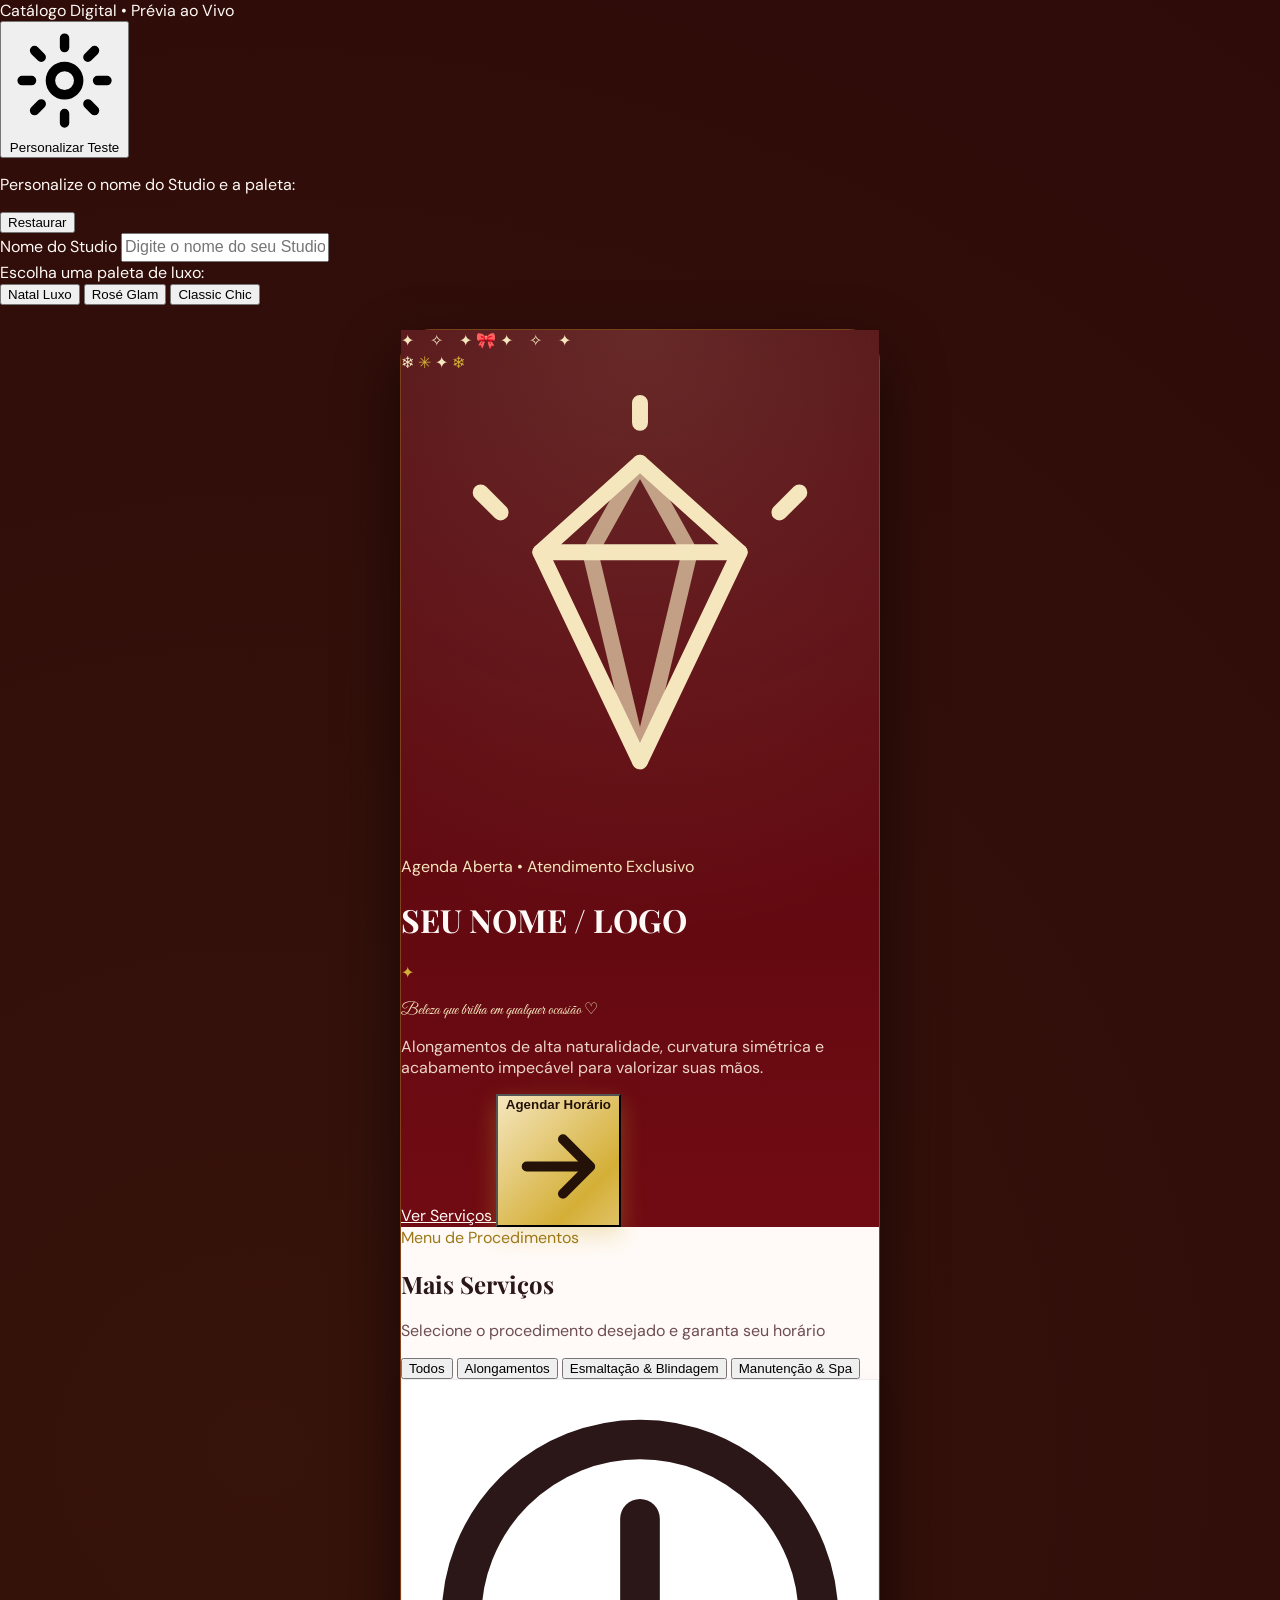
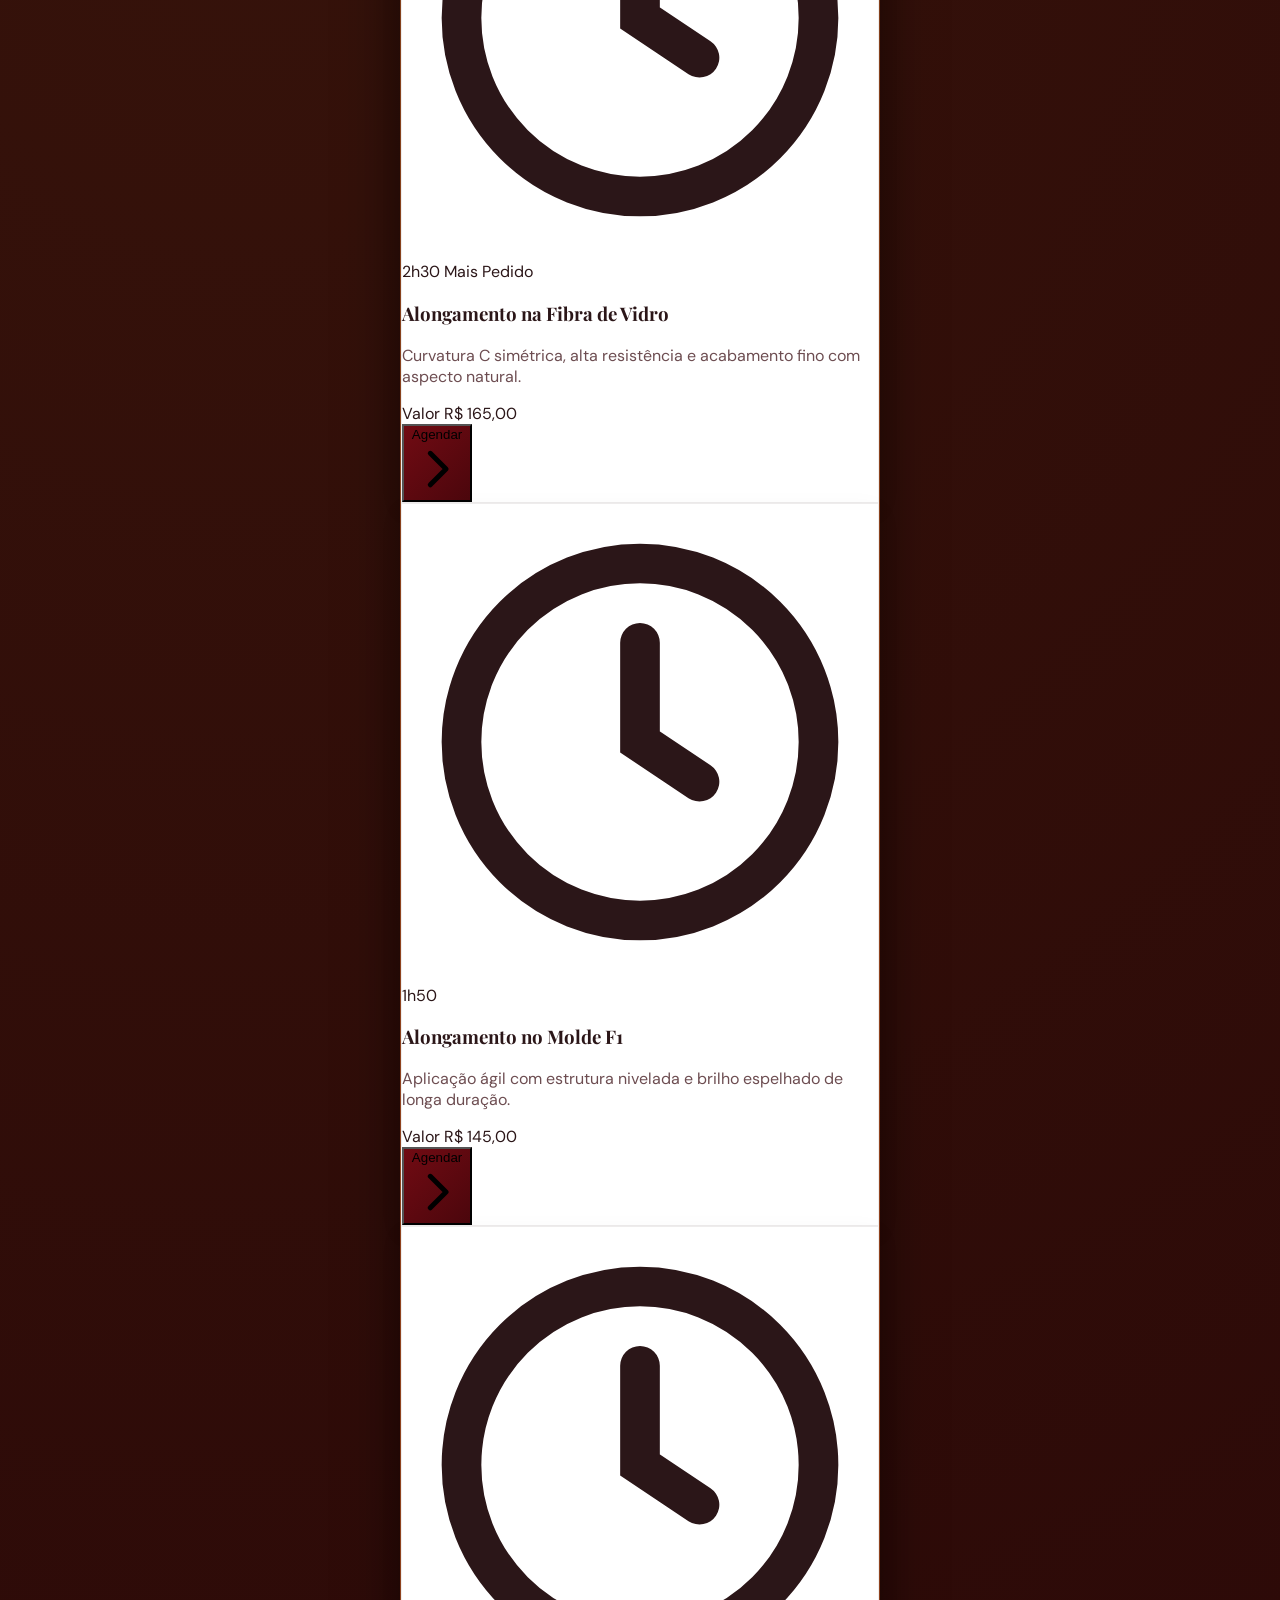
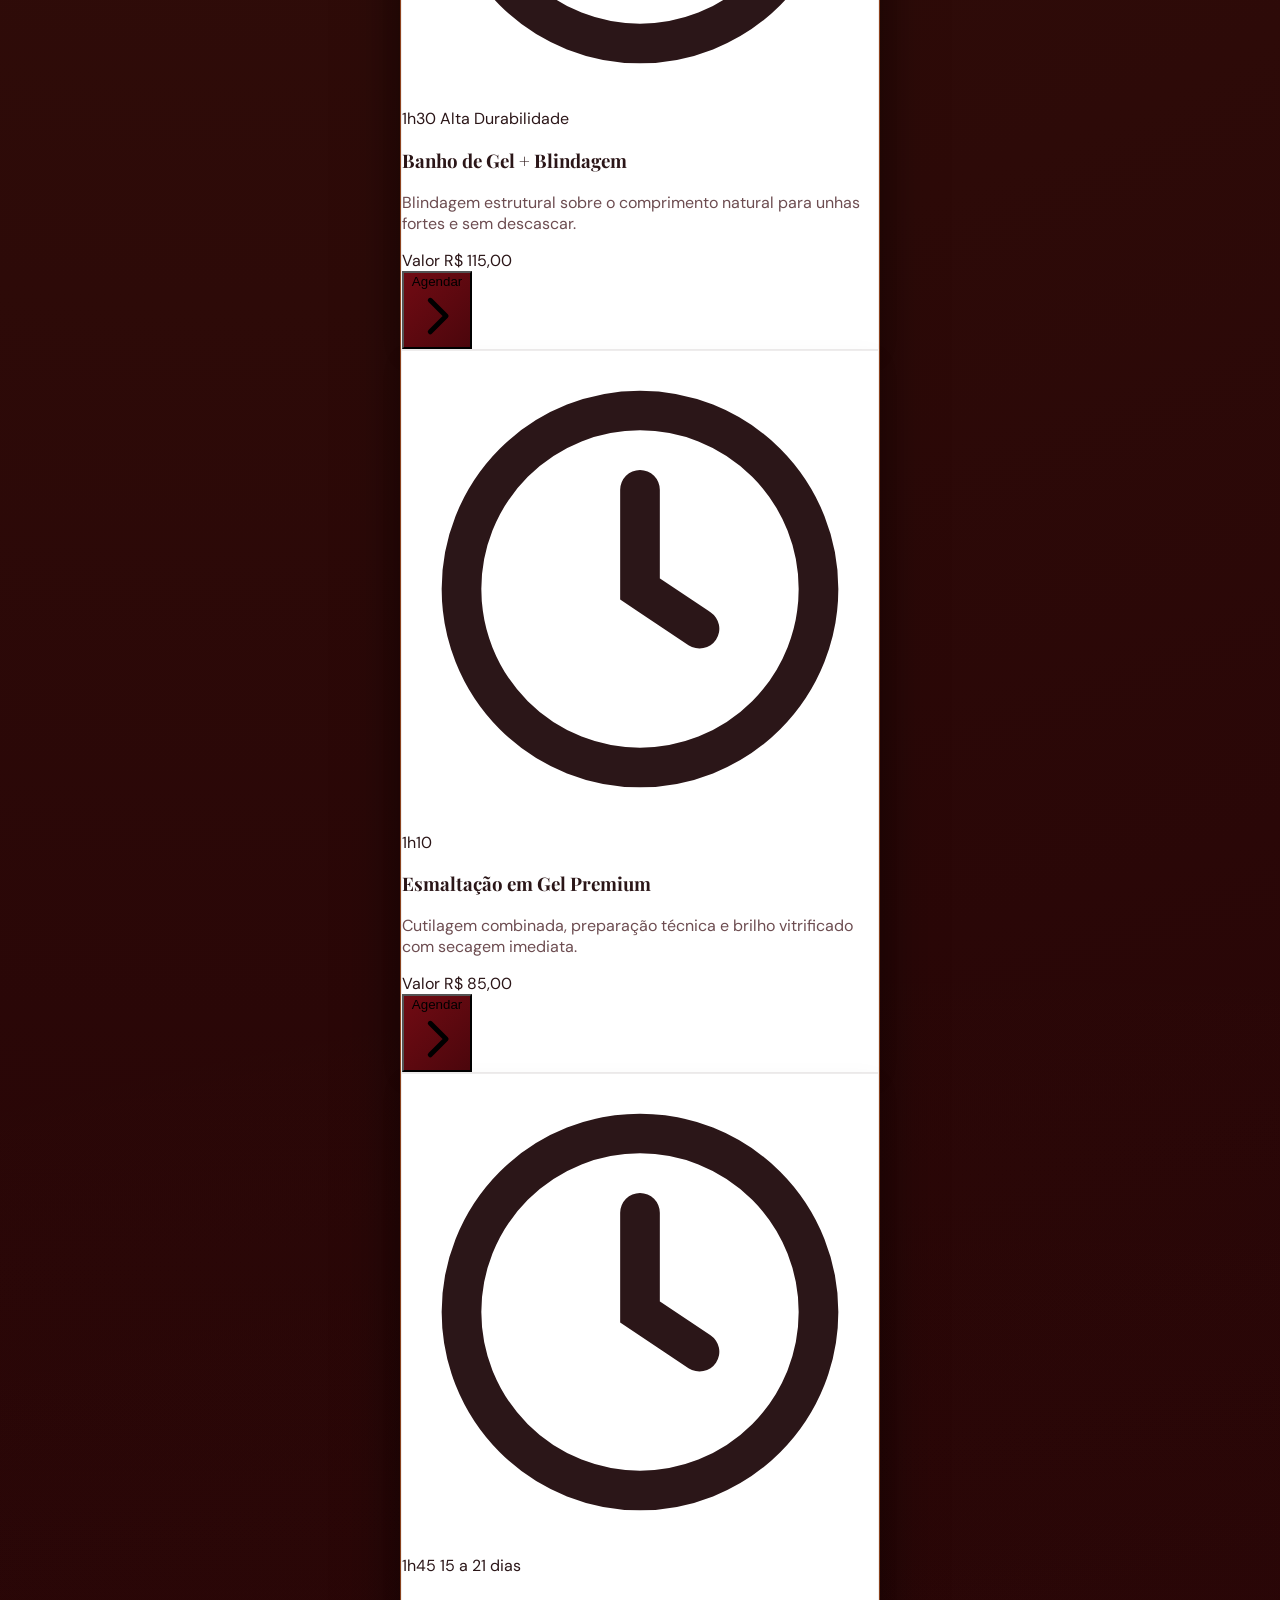
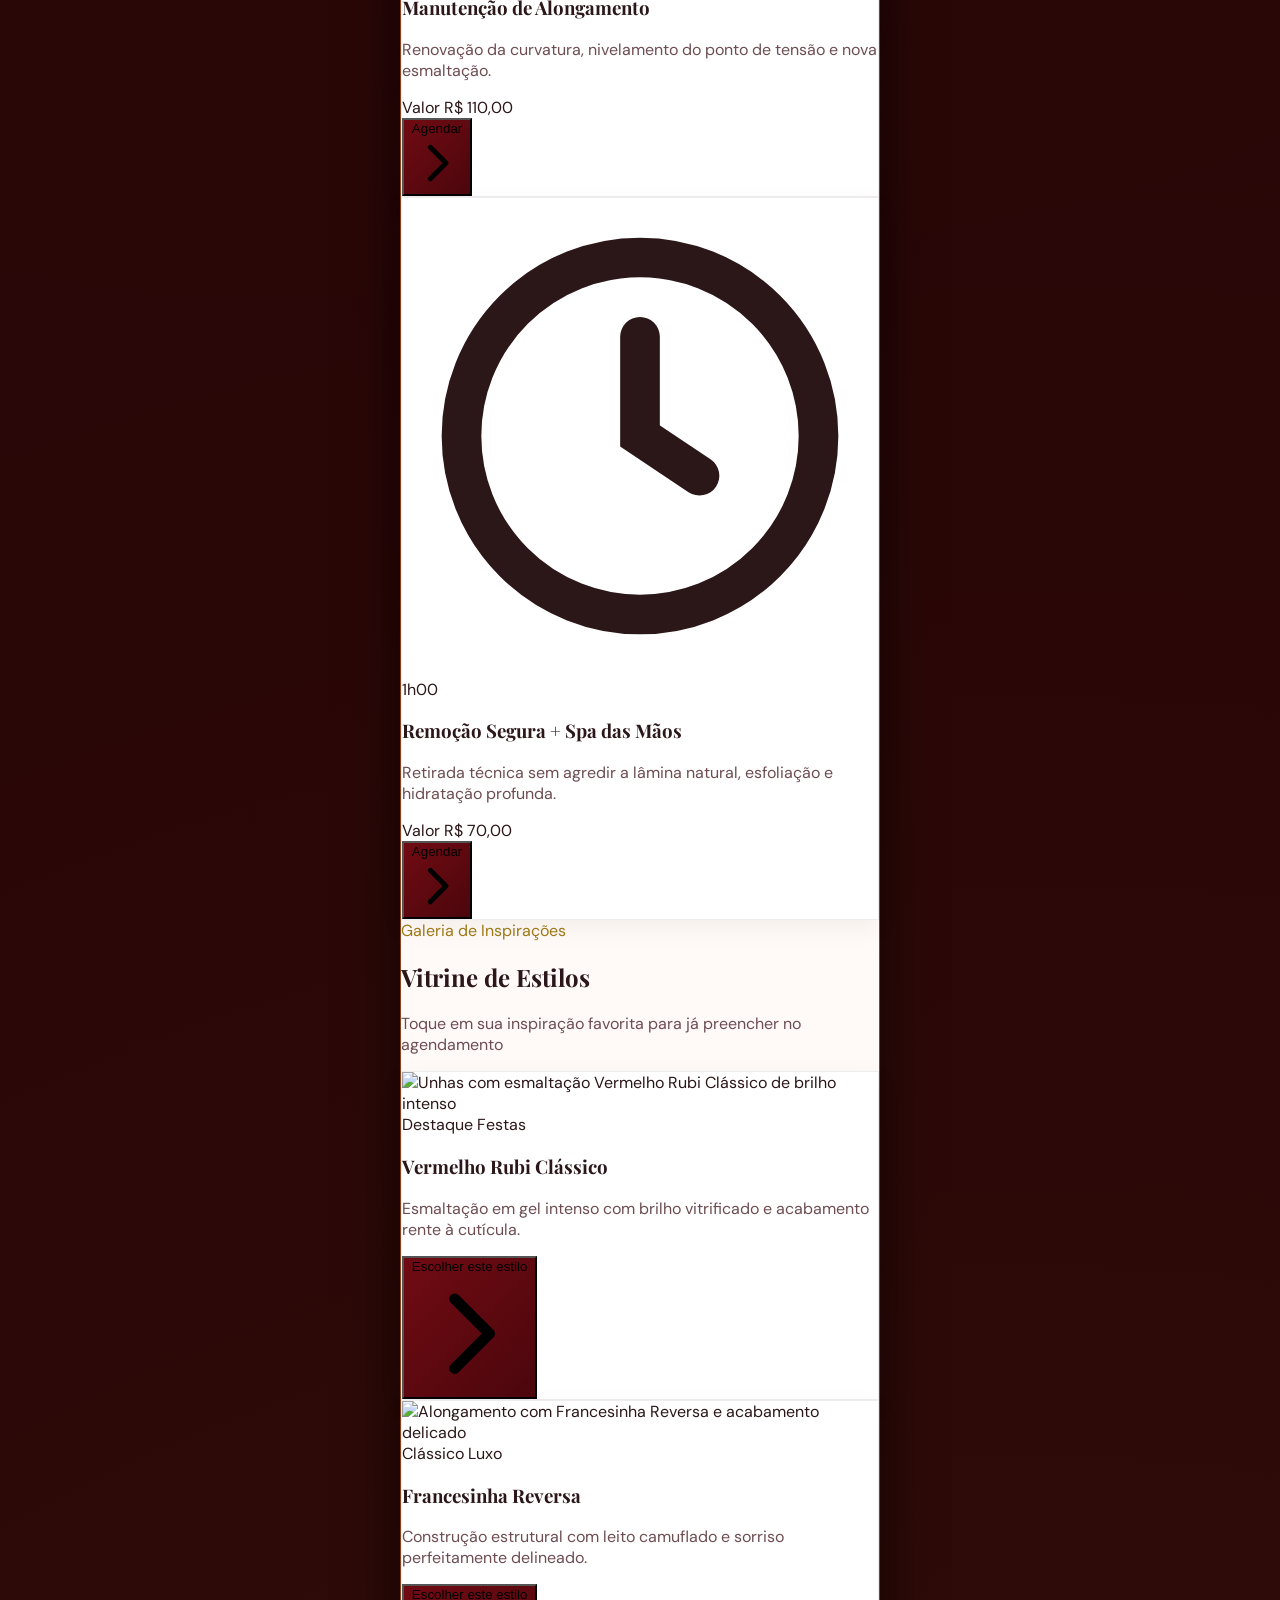
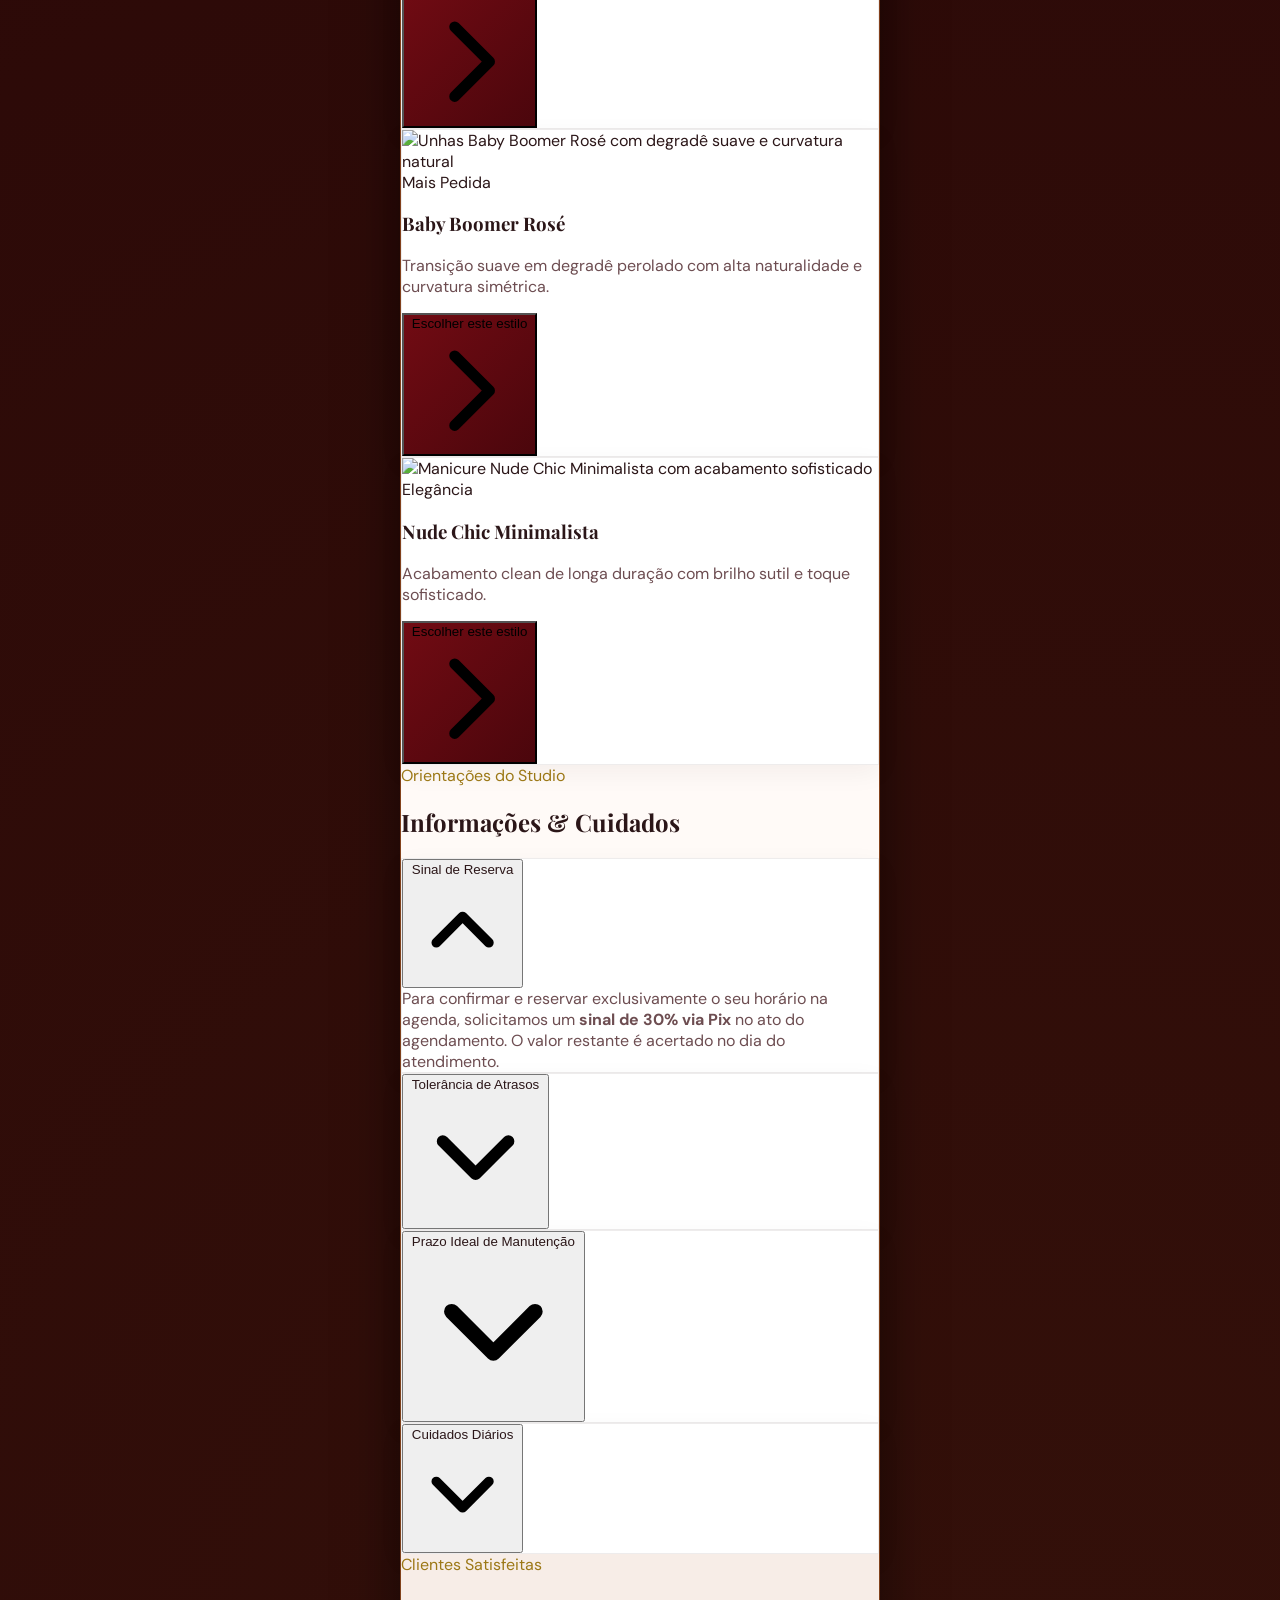
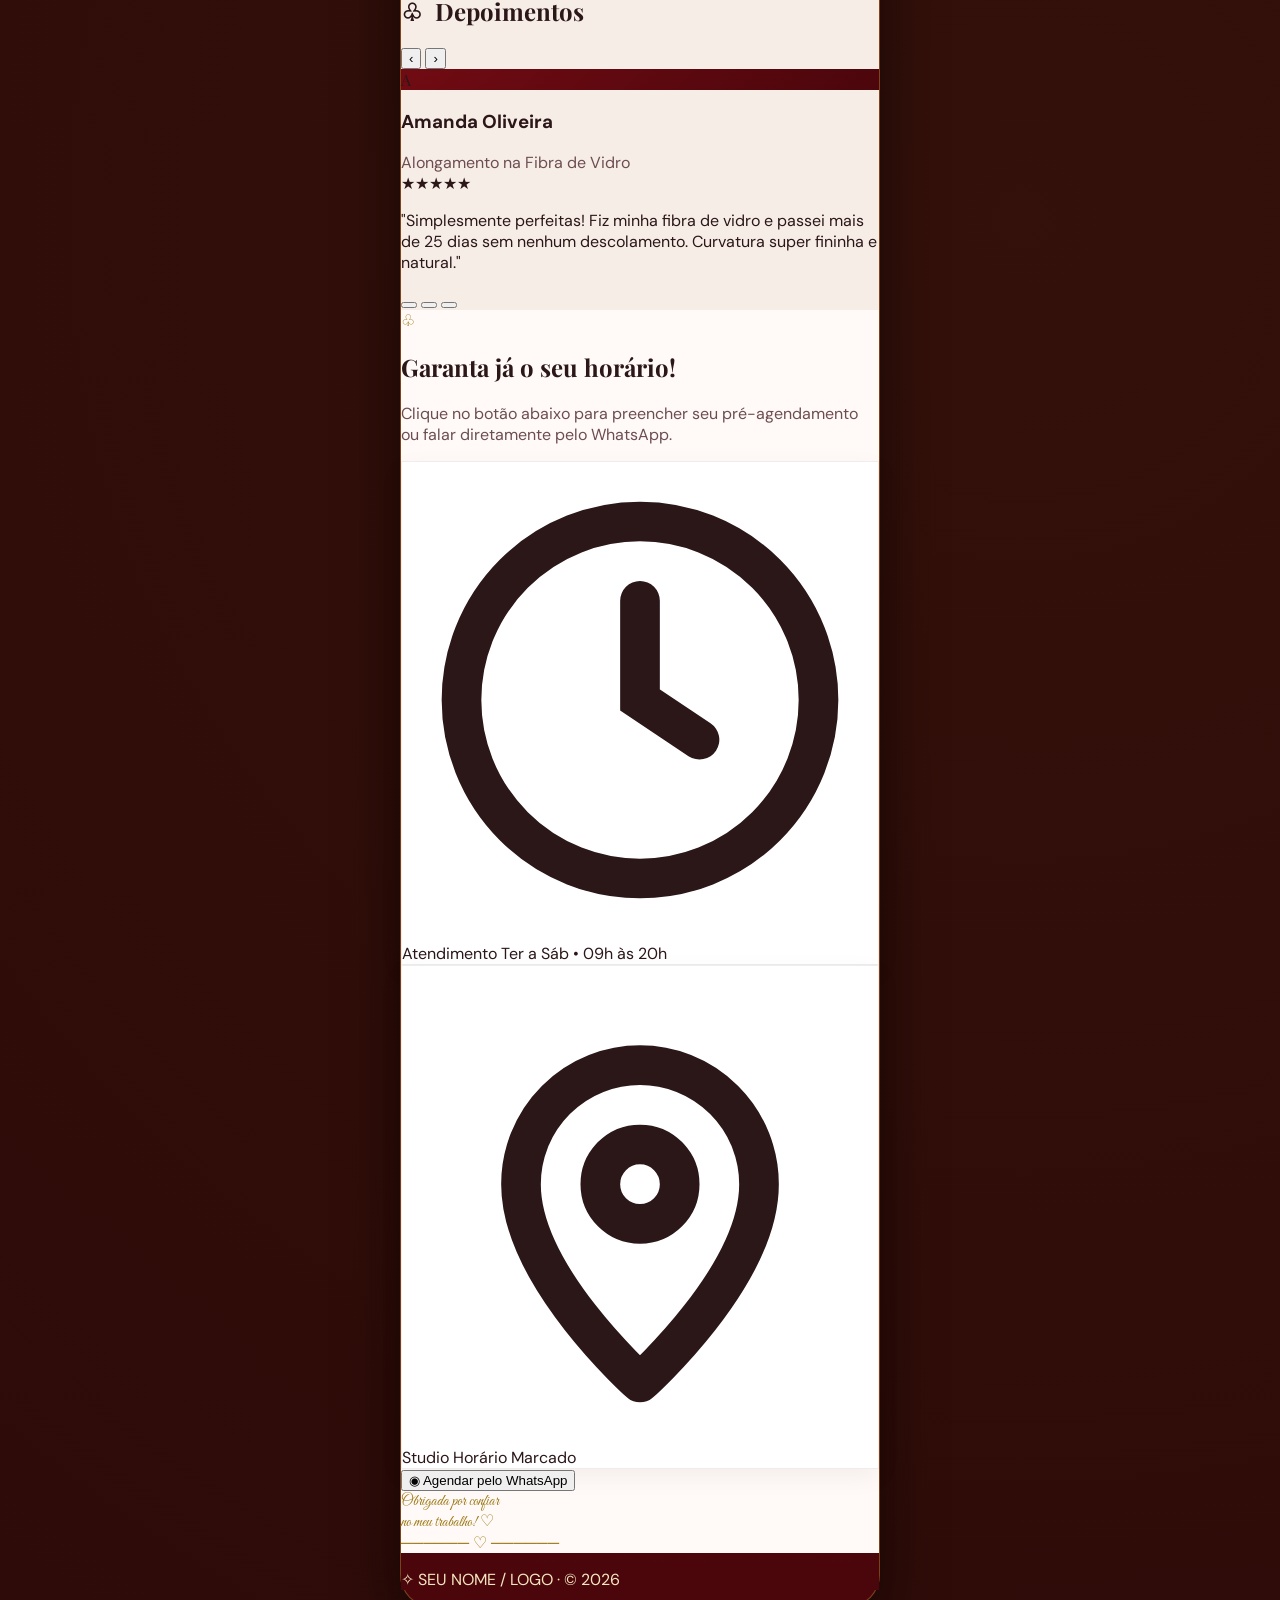
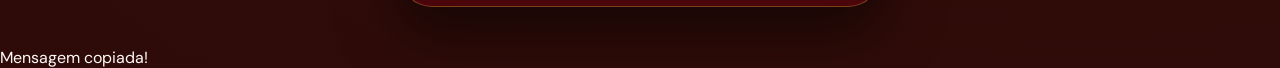
==== commit 657ec9c5: "first commit" ====
--- a/index.html
+++ b/index.html
@@ -4,9 +4,9 @@
   <meta charset="UTF-8">
   <meta name="viewport" content="width=device-width, initial-scale=1.0">
   <meta name="theme-color" content="#710b13" id="metaThemeColor">
-  <title>Nail Designer | Catálogo Digital de Luxo</title>
-
-  <!-- Google Fonts: DM Sans, Great Vibes e Playfair Display -->
+  <title>Nail Designer | Catálogo Digital</title>
+
+  <!-- Google Fonts: DM Sans, Playfair Display e Great Vibes -->
   <link rel="preconnect" href="https://fonts.googleapis.com">
   <link rel="preconnect" href="https://fonts.gstatic.com" crossorigin>
   <link href="https://fonts.googleapis.com/css2?family=DM+Sans:ital,opsz,wght@0,9..40,400;0,9..40,500;0,9..40,600;0,9..40,700;1,9..40,400&family=Great+Vibes&family=Playfair+Display:ital,wght@0,500;0,600;0,700;1,500;1,600&display=swap" rel="stylesheet">
@@ -16,11 +16,59 @@
 
   <style>
     /* ==========================================================================
-       DESIGN TOKENS & PALETAS DE CORES (Natal Luxo, Rosé Glam, Classic Chic)
+       1. RESET & CONTENÇÃO RÍGIDA DE VIEWPORT (ANTI-OVERFLOW HORIZONTAL)
+       ========================================================================== */
+    *,
+    *::before,
+    *::after {
+      box-sizing: border-box;
+    }
+
+    html,
+    body {
+      max-width: 100%;
+      overflow-x: hidden;
+      position: relative;
+      margin: 0;
+      padding: 0;
+    }
+
+    /* Trava de scroll do fundo quando o modal está aberto */
+    body.modal-open {
+      overflow: hidden !important;
+    }
+
+    /* ==========================================================================
+       2. PREVENÇÃO DE ZOOM AUTOMÁTICO NO iOS SAFARI / ANDROID AO DIGITAR
+          Todos os campos de formulário usam 16px obrigatórios e touch-action
+       ========================================================================== */
+    input,
+    select,
+    textarea {
+      font-size: 16px !important;
+      line-height: 1.4;
+      box-sizing: border-box;
+    }
+
+    button,
+    a,
+    [role="button"],
+    [role="tab"],
+    input,
+    select,
+    textarea {
+      touch-action: manipulation;
+    }
+
+    /* ==========================================================================
+       3. DESIGN TOKENS & PALETAS DE LUXO
+          - Natal Luxo (Padrão): Bordô #710b13 & Dourado #d4af37
+          - Rosé Glam: Rosé #8e3b46 & Champagne #cfa46a
+          - Classic Chic: Espresso #2c221e & Ouro Velho #c59b5f
        ========================================================================== */
     :root {
-      --bg-outer: #270306;
-      --bg-deep: #4d060c;
+      --bg-outer: #260306;
+      --bg-deep: #4b060c;
       --bg-primary: #710b13;
       --bg-panel: #fffaf7;
       --bg-panel-alt: #f7ede7;
@@ -31,45 +79,47 @@
       --text-muted-dark: #ebd5c8;
       --text-on-light: #2b1618;
       --text-muted-light: #6d4d51;
-      --border-gold: rgba(212, 175, 55, 0.34);
+      --border-gold: rgba(212, 175, 55, 0.35);
       --shadow-luxury: 0 24px 60px rgba(0, 0, 0, 0.55);
     }
 
-    /* Paleta 2: Rosé Glam */
+    /* Paleta 2: Rosé Glam (#8e3b46 & Champagne #cfa46a) */
     [data-theme="rose"] {
-      --bg-outer: #261013;
-      --bg-deep: #4a1f25;
-      --bg-primary: #6e343c;
+      --bg-outer: #331116;
+      --bg-deep: #61242d;
+      --bg-primary: #8e3b46;
       --bg-panel: #fff9f8;
-      --bg-panel-alt: #f9ebe9;
-      --accent-gold: #dfa090;
-      --accent-gold-light: #fbe7e2;
-      --accent-gold-dark: #9e5f50;
+      --bg-panel-alt: #f8ecea;
+      --accent-gold: #cfa46a;
+      --accent-gold-light: #f4e3c8;
+      --accent-gold-dark: #966f3b;
       --text-on-dark: #fffaf9;
-      --text-muted-dark: #f0d7d2;
-      --text-on-light: #30191c;
-      --text-muted-light: #735055;
-      --border-gold: rgba(223, 160, 144, 0.38);
-    }
-
-    /* Paleta 3: Classic Chic */
+      --text-muted-dark: #f2dbd7;
+      --text-on-light: #32181c;
+      --text-muted-light: #745055;
+      --border-gold: rgba(207, 164, 106, 0.4);
+    }
+
+    /* Paleta 3: Classic Chic (Espresso #2c221e & Ouro Velho #c59b5f) */
     [data-theme="classic"] {
-      --bg-outer: #09080b;
-      --bg-deep: #131117;
-      --bg-primary: #201d26;
+      --bg-outer: #110d0b;
+      --bg-deep: #1d1613;
+      --bg-primary: #2c221e;
       --bg-panel: #fcfaf7;
-      --bg-panel-alt: #f3efe8;
-      --accent-gold: #d4af37;
-      --accent-gold-light: #f6e7bc;
-      --accent-gold-dark: #967517;
+      --bg-panel-alt: #f3eee7;
+      --accent-gold: #c59b5f;
+      --accent-gold-light: #efe0c6;
+      --accent-gold-dark: #8c6934;
       --text-on-dark: #fcfaf7;
-      --text-muted-dark: #dcd5c9;
-      --text-on-light: #1c1a1e;
-      --text-muted-light: #5e5963;
-      --border-gold: rgba(212, 175, 55, 0.36);
-    }
-
-    /* Tipografia Base */
+      --text-muted-dark: #dfd6c9;
+      --text-on-light: #231b18;
+      --text-muted-light: #635650;
+      --border-gold: rgba(197, 155, 95, 0.38);
+    }
+
+    /* ==========================================================================
+       4. TIPOGRAFIA & SUPERFÍCIES EDITORIAIS
+       ========================================================================== */
     body {
       font-family: 'DM Sans', -apple-system, BlinkMacSystemFont, sans-serif;
       background-color: var(--bg-outer);
@@ -77,8 +127,7 @@
         radial-gradient(circle at 20% 15%, rgba(212, 175, 55, 0.09) 0%, transparent 45%),
         radial-gradient(circle at 80% 85%, rgba(212, 175, 55, 0.08) 0%, transparent 50%);
       color: var(--text-on-dark);
-      transition: background-color 0.45s ease, color 0.35s ease;
-      overflow-x: hidden;
+      transition: background-color 0.4s ease, color 0.35s ease;
     }
 
     .font-serif-editorial {
@@ -89,8 +138,8 @@
       font-family: 'Great Vibes', cursive;
     }
 
-    /* Container Principal Mobile-First */
     .page-shell {
+      width: 100%;
       max-width: 480px;
       margin: 0 auto;
       background: linear-gradient(180deg, var(--bg-deep) 0%, var(--bg-primary) 26%, var(--bg-deep) 100%);
@@ -98,7 +147,7 @@
       border-left: 1px solid var(--border-gold);
       border-right: 1px solid var(--border-gold);
       position: relative;
-      transition: background 0.45s ease, border-color 0.45s ease;
+      transition: background 0.4s ease, border-color 0.4s ease;
     }
 
     @media (min-width: 640px) {
@@ -110,19 +159,17 @@
       }
     }
 
-    /* Superfície do Hero */
     .hero {
       background:
         radial-gradient(circle at 50% 0%, rgba(245, 230, 190, 0.16) 0%, transparent 65%),
         linear-gradient(180deg, var(--bg-deep) 0%, var(--bg-primary) 100%);
-      transition: background 0.45s ease;
-    }
-
-    /* Painel Creme Editorial */
+      transition: background 0.4s ease;
+    }
+
     .cream-surface {
       background-color: var(--bg-panel);
       color: var(--text-on-light);
-      transition: background-color 0.45s ease, color 0.35s ease;
+      transition: background-color 0.4s ease, color 0.35s ease;
     }
 
     .cream-card {
@@ -138,7 +185,6 @@
       border-color: var(--accent-gold);
     }
 
-    /* Botão Dourado Metálico com Shimmer */
     .btn-gold-shimmer {
       background: linear-gradient(135deg, var(--accent-gold-light) 0%, var(--accent-gold) 50%, var(--accent-gold-light) 100%);
       background-size: 200% auto;
@@ -154,7 +200,7 @@
       box-shadow: 0 12px 26px rgba(212, 175, 55, 0.44);
     }
 
-    /* Animação Suave dos Ornamentos */
+    /* Ornamentos Sutis Flutuantes */
     @keyframes floatOrnament {
       0%, 100% {
         transform: translateY(0px) rotate(0deg);
@@ -180,37 +226,199 @@
       grid-template-rows: 0fr;
       transition: grid-template-rows 0.32s cubic-bezier(0.4, 0, 0.2, 1);
     }
+
     .accordion-item[data-open="true"] .accordion-content {
       grid-template-rows: 1fr;
     }
+
     .accordion-inner {
       overflow: hidden;
     }
+
     .accordion-item[data-open="true"] .accordion-chevron {
       transform: rotate(180deg);
     }
 
-    /* Ocultar barra de rolagem horizontal mantendo scroll fluido */
+    /* Scroll horizontal oculto nas abas */
     .no-scrollbar::-webkit-scrollbar {
       display: none;
     }
+
     .no-scrollbar {
       -ms-overflow-style: none;
       scrollbar-width: none;
     }
+
+    /* ==========================================================================
+       5. ARQUITETURA MOBILE-FIRST DO MODAL DE AGENDAMENTO (BOTTOM SHEET)
+       ========================================================================== */
+    .modal-overlay {
+      position: fixed;
+      inset: 0;
+      z-index: 9999;
+      background: rgba(15, 5, 8, 0.72);
+      backdrop-filter: blur(4px);
+      -webkit-backdrop-filter: blur(4px);
+      display: none;
+      align-items: flex-end;
+      justify-content: center;
+      padding: 0;
+      overscroll-behavior: contain;
+    }
+
+    .modal-overlay.is-open {
+      display: flex;
+    }
+
+    @media (min-width: 600px) {
+      .modal-overlay {
+        align-items: center;
+        padding: 20px;
+      }
+    }
+
+    .modal-card {
+      width: 100%;
+      max-width: 480px;
+      max-height: 88vh;
+      max-height: 88dvh;
+      overflow-y: auto;
+      overflow-x: hidden;
+      -webkit-overflow-scrolling: touch;
+      overscroll-behavior: contain;
+      border-radius: 24px 24px 0 0;
+      background-color: #fffaf7;
+      color: #2b1618;
+      padding: 0 18px calc(24px + env(safe-area-inset-bottom, 16px));
+      box-shadow: 0 -10px 40px rgba(0, 0, 0, 0.45);
+      border-top: 1px solid rgba(212, 175, 55, 0.5);
+      position: relative;
+    }
+
+    @media (min-width: 600px) {
+      .modal-card {
+        border-radius: 24px;
+        border: 1px solid rgba(212, 175, 55, 0.5);
+        box-shadow: 0 24px 60px rgba(0, 0, 0, 0.55);
+      }
+    }
+
+    /* Cabeçalho Sticky do Modal com botão fechar >= 44x44px */
+    .modal-sticky-header {
+      position: sticky;
+      top: 0;
+      z-index: 20;
+      background-color: #fffaf7;
+      padding: 18px 0 12px;
+      border-bottom: 1px solid rgba(43, 22, 24, 0.08);
+      display: flex;
+      align-items: center;
+      justify-content: space-between;
+      gap: 12px;
+    }
+
+    .modal-close-btn {
+      width: 44px;
+      height: 44px;
+      min-width: 44px;
+      min-height: 44px;
+      border-radius: 9999px;
+      background-color: #f3ebe6;
+      color: #2b1618;
+      font-size: 24px;
+      line-height: 1;
+      display: inline-flex;
+      align-items: center;
+      justify-content: center;
+      border: 1px solid rgba(43, 22, 24, 0.1);
+      cursor: pointer;
+      transition: background-color 0.2s ease, transform 0.15s ease;
+    }
+
+    .modal-close-btn:hover {
+      background-color: #e6dad3;
+    }
+
+    .modal-close-btn:active {
+      transform: scale(0.95);
+    }
+
+    /* Grid de formulário sempre 1 coluna no mobile e contenção de input[type="date"] */
+    .modal-form-grid {
+      display: grid;
+      grid-template-columns: 1fr;
+      gap: 12px;
+      width: 100%;
+      max-width: 100%;
+      min-width: 0;
+    }
+
+    .modal-field-group {
+      width: 100%;
+      max-width: 100%;
+      min-width: 0;
+    }
+
+    .modal-card input[type="text"],
+    .modal-card input[type="date"],
+    .modal-card select,
+    .modal-card textarea {
+      width: 100%;
+      max-width: 100%;
+      min-width: 0;
+      display: block;
+      box-sizing: border-box;
+      min-height: 46px;
+      padding: 10px 14px;
+      border-radius: 14px;
+      border: 1px solid #dfd3cc;
+      background-color: #ffffff;
+      color: #2b1618;
+      font-size: 16px !important;
+      font-family: inherit;
+      transition: border-color 0.2s ease, box-shadow 0.2s ease;
+    }
+
+    .modal-card input[type="date"] {
+      -webkit-appearance: none;
+      appearance: none;
+    }
+
+    .modal-card select {
+      -webkit-appearance: none;
+      appearance: none;
+      background-image: url("data:image/svg+xml,%3Csvg xmlns='http://www.w3.org/2000/svg' fill='none' viewBox='0 0 24 24' stroke='%236d4d51' stroke-width='2'%3E%3Cpath stroke-linecap='round' stroke-linejoin='round' d='M19 9l-7 7-7-7'/%3E%3C/svg%3E");
+      background-repeat: no-repeat;
+      background-position: right 14px center;
+      background-size: 16px 16px;
+      padding-right: 40px;
+    }
+
+    .modal-card textarea {
+      min-height: 76px;
+      resize: vertical;
+    }
+
+    .modal-card input:focus,
+    .modal-card select:focus,
+    .modal-card textarea:focus {
+      outline: none;
+      border-color: var(--accent-gold-dark);
+      box-shadow: 0 0 0 3px rgba(212, 175, 55, 0.22);
+    }
   </style>
 </head>
 <body class="antialiased selection:bg-amber-200 selection:text-stone-900">
 
   <!-- ========================================================================
-       1. BARRA INTERATIVA NO TOPO ("Personalizar Prévia")
+       1. BARRA SUPERIOR INTERATIVA ("Personalizar Teste")
        ======================================================================== -->
-  <div class="sticky top-0 z-40 w-full backdrop-blur-md bg-black/75 border-b border-amber-400/25 text-stone-100">
+  <div class="sticky top-0 z-40 w-full backdrop-blur-md bg-black/80 border-b border-amber-400/25 text-stone-100">
     <div class="max-w-[480px] mx-auto px-3.5 py-2.5 flex items-center justify-between gap-2">
       <div class="flex items-center gap-2 min-w-0">
         <span class="inline-flex h-2 w-2 rounded-full bg-amber-400 animate-pulse shrink-0"></span>
-        <span class="text-[11px] sm:text-xs font-medium tracking-wide text-amber-100/95 truncate">
-          Catálogo Interativo • Prévia ao Vivo
+        <span class="text-xs font-medium tracking-wide text-amber-100/95 truncate">
+          Catálogo Digital • Prévia ao Vivo
         </span>
       </div>
       <button
@@ -218,68 +426,68 @@
         type="button"
         aria-expanded="false"
         aria-controls="customizerDrawer"
-        class="shrink-0 inline-flex items-center gap-1.5 px-3 py-1.5 rounded-full text-[11px] font-semibold bg-amber-400/15 hover:bg-amber-400/25 text-amber-200 border border-amber-300/40 transition cursor-pointer"
+        class="shrink-0 inline-flex items-center gap-1.5 px-3.5 py-2 rounded-full text-xs font-semibold bg-amber-400/15 hover:bg-amber-400/25 text-amber-200 border border-amber-300/40 transition cursor-pointer"
       >
-        <svg class="w-3.5 h-3.5 text-amber-300" viewBox="0 0 24 24" fill="none" stroke="currentColor" stroke-width="2">
+        <svg class="w-3.5 h-3.5 text-amber-300" viewBox="0 0 24 24" fill="none" stroke="currentColor" stroke-width="2" aria-hidden="true">
           <path stroke-linecap="round" stroke-linejoin="round" d="M12 3v2m0 14v2m9-9h-2M5 12H3m15.364 6.364l-1.414-1.414M7.05 7.05L5.636 5.636m12.728 0l-1.414 1.414M7.05 16.95l-1.414 1.414M15 12a3 3 0 11-6 0 3 3 0 016 0z" />
         </svg>
-        <span>Personalizar Prévia</span>
+        <span>Personalizar Teste</span>
       </button>
     </div>
 
-    <!-- Painel Expansível para Testar Nome do Studio e Paletas -->
+    <!-- Painel Expansível para Testar Nome do Studio e Paletas de Luxo -->
     <div id="customizerDrawer" class="hidden border-t border-amber-400/20 bg-stone-950/95">
       <div class="max-w-[480px] mx-auto px-4 py-3.5 space-y-3">
-        <div class="flex items-center justify-between">
+        <div class="flex items-center justify-between gap-2">
           <p class="text-xs font-medium text-amber-200">
-            Personalize o nome e as cores do catálogo:
+            Personalize o nome do Studio e a paleta:
           </p>
-          <button id="resetDemoBtn" type="button" class="text-[11px] text-stone-400 hover:text-amber-200 underline cursor-pointer">
-            Restaurar padrão
+          <button id="resetDemoBtn" type="button" class="text-xs text-stone-400 hover:text-amber-200 underline cursor-pointer shrink-0">
+            Restaurar
           </button>
         </div>
 
-        <!-- Campo de Nome do Studio -->
-        <div>
+        <!-- Campo de Nome do Studio com font-size: 16px para evitar zoom no mobile -->
+        <div class="w-full min-w-0">
           <label for="studioNameInput" class="sr-only">Nome do Studio</label>
           <input
             id="studioNameInput"
             type="text"
             maxlength="36"
-            placeholder="Digite o Nome do Studio (ex: Studio Ana Nails)"
-            class="w-full px-3.5 py-2 rounded-xl bg-white/10 border border-amber-300/30 text-sm text-white placeholder-stone-400 focus:outline-none focus:border-amber-300 transition"
+            placeholder="Digite o nome do seu Studio..."
+            class="w-full min-w-0 px-3.5 py-2.5 rounded-xl bg-white/10 border border-amber-300/35 text-white placeholder-stone-400 focus:outline-none focus:border-amber-300 transition"
           >
         </div>
 
-        <!-- Seletor de 3 Paletas -->
+        <!-- Seletor das 3 Paletas de Luxo -->
         <div>
-          <span class="block text-[11px] text-stone-300 mb-1.5">Paleta de cores:</span>
+          <span class="block text-xs text-stone-300 mb-1.5">Escolha uma paleta de luxo:</span>
           <div class="grid grid-cols-3 gap-2" role="group" aria-label="Paletas de cores">
             <button
               type="button"
               data-theme-btn="natal"
-              class="theme-option flex items-center justify-center gap-1.5 px-2.5 py-2 rounded-xl text-[11px] font-semibold border border-amber-400 bg-amber-400/20 text-amber-100 transition cursor-pointer"
+              class="theme-option flex items-center justify-center gap-1.5 px-2 py-2.5 rounded-xl text-xs font-semibold border border-amber-400 bg-amber-400/20 text-amber-100 transition cursor-pointer"
             >
-              <span class="w-2.5 h-2.5 rounded-full bg-[#710b13] border border-amber-300"></span>
-              <span>Natal Luxo</span>
+              <span class="w-2.5 h-2.5 rounded-full bg-[#710b13] border border-[#d4af37] shrink-0"></span>
+              <span class="truncate">Natal Luxo</span>
             </button>
 
             <button
               type="button"
               data-theme-btn="rose"
-              class="theme-option flex items-center justify-center gap-1.5 px-2.5 py-2 rounded-xl text-[11px] font-medium border border-white/15 bg-white/5 text-stone-300 hover:bg-white/10 transition cursor-pointer"
+              class="theme-option flex items-center justify-center gap-1.5 px-2 py-2.5 rounded-xl text-xs font-medium border border-white/15 bg-white/5 text-stone-300 hover:bg-white/10 transition cursor-pointer"
             >
-              <span class="w-2.5 h-2.5 rounded-full bg-[#dfa090] border border-white/60"></span>
-              <span>Rosé Glam</span>
+              <span class="w-2.5 h-2.5 rounded-full bg-[#8e3b46] border border-[#cfa46a] shrink-0"></span>
+              <span class="truncate">Rosé Glam</span>
             </button>
 
             <button
               type="button"
               data-theme-btn="classic"
-              class="theme-option flex items-center justify-center gap-1.5 px-2.5 py-2 rounded-xl text-[11px] font-medium border border-white/15 bg-white/5 text-stone-300 hover:bg-white/10 transition cursor-pointer"
+              class="theme-option flex items-center justify-center gap-1.5 px-2 py-2.5 rounded-xl text-xs font-medium border border-white/15 bg-white/5 text-stone-300 hover:bg-white/10 transition cursor-pointer"
             >
-              <span class="w-2.5 h-2.5 rounded-full bg-[#201d26] border border-amber-400"></span>
-              <span>Classic Chic</span>
+              <span class="w-2.5 h-2.5 rounded-full bg-[#2c221e] border border-[#c59b5f] shrink-0"></span>
+              <span class="truncate">Classic Chic</span>
             </button>
           </div>
         </div>
@@ -293,10 +501,10 @@
   <div class="page-shell overflow-hidden">
 
     <!-- ======================================================================
-         2. HEADER (.hero) COM ORNAMENTOS NATALINOS / LUXO SUTIS
+         2. HERO ELEGANTE (#inicio)
          ====================================================================== -->
-    <header class="hero relative px-6 pt-8 pb-11 text-center overflow-hidden" id="inicio">
-      <!-- Ornamentos Sutis -->
+    <header class="hero relative px-6 pt-8 pb-12 text-center overflow-hidden" id="inicio">
+      <!-- Ornamentos Delicados -->
       <div class="flex items-center justify-between text-xs tracking-[0.35em] opacity-75 mb-2 select-none" style="color: var(--accent-gold-light)" aria-hidden="true">
         <span>✦　✧　✦</span>
         <span class="text-base">🎀</span>
@@ -308,7 +516,7 @@
       <span class="ornament-float absolute bottom-10 left-8 text-xs select-none pointer-events-none" style="color: var(--accent-gold-light)" aria-hidden="true">✦</span>
       <span class="ornament-float-delayed absolute bottom-12 right-8 text-xs select-none pointer-events-none" style="color: var(--accent-gold)" aria-hidden="true">❄</span>
 
-      <!-- Ícone Decorativo Central (Emblema Diamante / Coroa) -->
+      <!-- Emblema Diamante -->
       <div class="mx-auto mt-2 mb-4 w-16 h-16 rounded-full flex items-center justify-center border border-amber-300/35 bg-white/5 shadow-inner">
         <svg class="w-8 h-8" style="color: var(--accent-gold-light)" viewBox="0 0 48 48" fill="none" stroke="currentColor" stroke-width="1.6" aria-hidden="true">
           <path d="M14 18L24 9L34 18L24 39L14 18Z" stroke-linecap="round" stroke-linejoin="round"/>
@@ -318,21 +526,21 @@
         </svg>
       </div>
 
-      <!-- Status Badge -->
+      <!-- Selo de Agenda -->
       <div class="inline-flex items-center gap-2 px-3.5 py-1 rounded-full bg-black/25 border border-amber-200/25 mb-3">
         <span class="w-2 h-2 rounded-full bg-emerald-400 animate-pulse"></span>
         <span class="text-[11px] font-medium tracking-wider uppercase" style="color: var(--accent-gold-light)">
-          Agenda Aberta • Horários Exclusivos
+          Agenda Aberta • Atendimento Exclusivo
         </span>
       </div>
 
-      <!-- Nome da Marca Dinâmico -->
+      <!-- Nome do Studio Dinâmico -->
       <h1
         data-brand
-        class="font-serif-editorial text-2xl sm:text-[28px] font-bold tracking-[0.14em] uppercase leading-tight px-2"
+        class="font-serif-editorial text-2xl sm:text-[28px] font-bold tracking-[0.14em] uppercase leading-tight px-2 break-words"
         style="color: var(--text-on-dark)"
       >
-        SEU NOME/LOGO
+        SEU NOME / LOGO
       </h1>
 
       <!-- Linha Ornamental -->
@@ -342,20 +550,20 @@
         <span class="h-px w-12 bg-gradient-to-l from-transparent to-amber-300/70"></span>
       </div>
 
-      <!-- Tagline -->
+      <!-- Frase Assinatura -->
       <p class="font-script text-3xl sm:text-[34px] leading-snug mt-1" style="color: var(--accent-gold-light)">
         Beleza que brilha em qualquer ocasião ♡
       </p>
 
       <p class="text-xs sm:text-[13px] max-w-xs mx-auto mt-2 leading-relaxed" style="color: var(--text-muted-dark)">
-        Alongamentos de alta naturalidade, curvatura simétrica e acabamento impecável para realçar suas mãos.
+        Alongamentos de alta naturalidade, curvatura simétrica e acabamento impecável para valorizar suas mãos.
       </p>
 
-      <!-- Atalhos de Ação -->
-      <div class="mt-6 flex items-center justify-center gap-3">
+      <!-- Botões de Acesso Rápido -->
+      <div class="mt-6 flex flex-wrap items-center justify-center gap-3">
         <a
           href="#servicos"
-          class="px-5 py-2.5 rounded-full text-xs font-semibold tracking-wide bg-white/10 hover:bg-white/15 border border-amber-200/35 transition"
+          class="px-5 py-3 rounded-full text-xs font-semibold tracking-wide bg-white/10 hover:bg-white/15 border border-amber-200/35 transition"
           style="color: var(--text-on-dark)"
         >
           Ver Serviços
@@ -363,10 +571,10 @@
         <button
           type="button"
           id="heroBookBtn"
-          class="btn-gold-shimmer px-5 py-2.5 rounded-full text-xs tracking-wide inline-flex items-center gap-1.5 cursor-pointer"
+          class="btn-gold-shimmer px-5 py-3 rounded-full text-xs tracking-wide inline-flex items-center gap-1.5 cursor-pointer"
         >
           <span>Agendar Horário</span>
-          <svg class="w-3.5 h-3.5" viewBox="0 0 24 24" fill="none" stroke="currentColor" stroke-width="2.2">
+          <svg class="w-3.5 h-3.5" viewBox="0 0 24 24" fill="none" stroke="currentColor" stroke-width="2.2" aria-hidden="true">
             <path stroke-linecap="round" stroke-linejoin="round" d="M5 12h14m-6-6l6 6-6 6"/>
           </svg>
         </button>
@@ -394,7 +602,7 @@
             <span class="h-px w-8 bg-stone-300"></span>
           </div>
           <p class="text-xs mt-1" style="color: var(--text-muted-light)">
-            Escolha o procedimento desejado e reserve seu horário pelo WhatsApp
+            Selecione o procedimento desejado e garanta seu horário
           </p>
         </div>
 
@@ -405,7 +613,7 @@
             role="tab"
             aria-selected="true"
             data-filter="todos"
-            class="filter-tab shrink-0 px-3.5 py-2 rounded-full text-xs font-semibold transition cursor-pointer bg-stone-900 text-amber-100 shadow-sm"
+            class="filter-tab shrink-0 px-3.5 py-2.5 rounded-full text-xs font-semibold transition cursor-pointer bg-stone-900 text-amber-100 shadow-sm"
           >
             Todos
           </button>
@@ -414,7 +622,7 @@
             role="tab"
             aria-selected="false"
             data-filter="alongamentos"
-            class="filter-tab shrink-0 px-3.5 py-2 rounded-full text-xs font-medium transition cursor-pointer bg-stone-200/75 text-stone-700 hover:bg-stone-200"
+            class="filter-tab shrink-0 px-3.5 py-2.5 rounded-full text-xs font-medium transition cursor-pointer bg-stone-200/75 text-stone-700 hover:bg-stone-200"
           >
             Alongamentos
           </button>
@@ -422,19 +630,19 @@
             type="button"
             role="tab"
             aria-selected="false"
-            data-filter="manutencao"
-            class="filter-tab shrink-0 px-3.5 py-2 rounded-full text-xs font-medium transition cursor-pointer bg-stone-200/75 text-stone-700 hover:bg-stone-200"
+            data-filter="esmaltacao"
+            class="filter-tab shrink-0 px-3.5 py-2.5 rounded-full text-xs font-medium transition cursor-pointer bg-stone-200/75 text-stone-700 hover:bg-stone-200"
           >
-            Manutenção
+            Esmaltação &amp; Blindagem
           </button>
           <button
             type="button"
             role="tab"
             aria-selected="false"
-            data-filter="esmaltacao"
-            class="filter-tab shrink-0 px-3.5 py-2 rounded-full text-xs font-medium transition cursor-pointer bg-stone-200/75 text-stone-700 hover:bg-stone-200"
+            data-filter="manutencao"
+            class="filter-tab shrink-0 px-3.5 py-2.5 rounded-full text-xs font-medium transition cursor-pointer bg-stone-200/75 text-stone-700 hover:bg-stone-200"
           >
-            Esmaltação &amp; Spa
+            Manutenção &amp; Spa
           </button>
         </div>
 
@@ -443,7 +651,7 @@
       </section>
 
       <!-- ====================================================================
-           4. SEÇÃO "VITRINE DE ESTILOS" (#vitrine) COM FOTOS REAIS
+           4. SEÇÃO "VITRINE DE ESTILOS" COM FOTOS REAIS (#vitrine)
            ==================================================================== -->
       <section id="vitrine" aria-labelledby="heading-vitrine">
         <div class="text-center mb-5">
@@ -458,7 +666,7 @@
             <span class="h-px w-8 bg-stone-300"></span>
           </div>
           <p class="text-xs mt-1" style="color: var(--text-muted-light)">
-            Selecione sua referência favorita para já incluí-la no agendamento
+            Toque em sua inspiração favorita para já preencher no agendamento
           </p>
         </div>
 
@@ -466,16 +674,16 @@
           <!-- Card 1: Vermelho Rubi Clássico -->
           <article class="cream-card rounded-2xl overflow-hidden flex flex-col justify-between group">
             <div>
-              <div class="relative h-44 overflow-hidden bg-stone-200">
+              <div class="relative h-48 overflow-hidden bg-stone-200">
                 <img
-                  src="https://images.unsplash.com/photo-1604654894610-df63bc536371?auto=format&fit=crop&w=700&q=80"
+                  src="https://images.unsplash.com/photo-1604654894610-df63bc536371?auto=format&fit=crop&w=800&q=80"
                   alt="Unhas com esmaltação Vermelho Rubi Clássico de brilho intenso"
                   loading="lazy"
-                  onerror="this.onerror=null;this.src='https://placehold.co/700x500/710b13/f5e6be?text=Vermelho+Rubi+Classico';"
+                  onerror="this.onerror=null;this.src='https://placehold.co/800x600/710b13/f5e6be?text=Vermelho+Rubi+Classico';"
                   class="w-full h-full object-cover object-center group-hover:scale-105 transition-transform duration-500"
                 >
                 <div class="absolute inset-0 bg-gradient-to-t from-black/45 via-transparent to-transparent"></div>
-                <span class="absolute top-2.5 left-2.5 px-2.5 py-1 rounded-full text-[10px] font-bold uppercase tracking-wider bg-black/65 text-amber-200 border border-amber-300/40 backdrop-blur-xs">
+                <span class="absolute top-2.5 left-2.5 px-2.5 py-1 rounded-full text-[10px] font-bold uppercase tracking-wider bg-black/70 text-amber-200 border border-amber-300/40 backdrop-blur-xs">
                   Destaque Festas
                 </span>
               </div>
@@ -496,7 +704,7 @@
                 style="background: linear-gradient(135deg, var(--bg-primary), var(--bg-deep))"
               >
                 <span>Escolher este estilo</span>
-                <svg class="w-3.5 h-3.5" viewBox="0 0 24 24" fill="none" stroke="currentColor" stroke-width="2.2">
+                <svg class="w-3.5 h-3.5" viewBox="0 0 24 24" fill="none" stroke="currentColor" stroke-width="2.2" aria-hidden="true">
                   <path stroke-linecap="round" stroke-linejoin="round" d="M9 5l7 7-7 7"/>
                 </svg>
               </button>
@@ -506,16 +714,16 @@
           <!-- Card 2: Francesinha Reversa -->
           <article class="cream-card rounded-2xl overflow-hidden flex flex-col justify-between group">
             <div>
-              <div class="relative h-44 overflow-hidden bg-stone-200">
+              <div class="relative h-48 overflow-hidden bg-stone-200">
                 <img
-                  src="https://images.unsplash.com/photo-1519014816548-bf5fe059798b?auto=format&fit=crop&w=700&q=80"
+                  src="https://images.unsplash.com/photo-1632345031435-8727f6897d53?auto=format&fit=crop&w=800&q=80"
                   alt="Alongamento com Francesinha Reversa e acabamento delicado"
                   loading="lazy"
-                  onerror="this.onerror=null;this.src='https://placehold.co/700x500/710b13/f5e6be?text=Francesinha+Reversa';"
+                  onerror="this.onerror=null;this.src='https://placehold.co/800x600/710b13/f5e6be?text=Francesinha+Reversa';"
                   class="w-full h-full object-cover object-center group-hover:scale-105 transition-transform duration-500"
                 >
                 <div class="absolute inset-0 bg-gradient-to-t from-black/45 via-transparent to-transparent"></div>
-                <span class="absolute top-2.5 left-2.5 px-2.5 py-1 rounded-full text-[10px] font-bold uppercase tracking-wider bg-black/65 text-amber-200 border border-amber-300/40 backdrop-blur-xs">
+                <span class="absolute top-2.5 left-2.5 px-2.5 py-1 rounded-full text-[10px] font-bold uppercase tracking-wider bg-black/70 text-amber-200 border border-amber-300/40 backdrop-blur-xs">
                   Clássico Luxo
                 </span>
               </div>
@@ -536,7 +744,7 @@
                 style="background: linear-gradient(135deg, var(--bg-primary), var(--bg-deep))"
               >
                 <span>Escolher este estilo</span>
-                <svg class="w-3.5 h-3.5" viewBox="0 0 24 24" fill="none" stroke="currentColor" stroke-width="2.2">
+                <svg class="w-3.5 h-3.5" viewBox="0 0 24 24" fill="none" stroke="currentColor" stroke-width="2.2" aria-hidden="true">
                   <path stroke-linecap="round" stroke-linejoin="round" d="M9 5l7 7-7 7"/>
                 </svg>
               </button>
@@ -546,16 +754,16 @@
           <!-- Card 3: Baby Boomer Rosé -->
           <article class="cream-card rounded-2xl overflow-hidden flex flex-col justify-between group">
             <div>
-              <div class="relative h-44 overflow-hidden bg-stone-200">
+              <div class="relative h-48 overflow-hidden bg-stone-200">
                 <img
-                  src="https://images.unsplash.com/photo-1632345031435-8727f6897d53?auto=format&fit=crop&w=700&q=80"
+                  src="https://images.unsplash.com/photo-1610992015732-2449b76344bc?auto=format&fit=crop&w=800&q=80"
                   alt="Unhas Baby Boomer Rosé com degradê suave e curvatura natural"
                   loading="lazy"
-                  onerror="this.onerror=null;this.src='https://placehold.co/700x500/710b13/f5e6be?text=Baby+Boomer+Rose';"
+                  onerror="this.onerror=null;this.src='https://placehold.co/800x600/710b13/f5e6be?text=Baby+Boomer+Rose';"
                   class="w-full h-full object-cover object-center group-hover:scale-105 transition-transform duration-500"
                 >
                 <div class="absolute inset-0 bg-gradient-to-t from-black/45 via-transparent to-transparent"></div>
-                <span class="absolute top-2.5 left-2.5 px-2.5 py-1 rounded-full text-[10px] font-bold uppercase tracking-wider bg-black/65 text-amber-200 border border-amber-300/40 backdrop-blur-xs">
+                <span class="absolute top-2.5 left-2.5 px-2.5 py-1 rounded-full text-[10px] font-bold uppercase tracking-wider bg-black/70 text-amber-200 border border-amber-300/40 backdrop-blur-xs">
                   Mais Pedida
                 </span>
               </div>
@@ -576,7 +784,7 @@
                 style="background: linear-gradient(135deg, var(--bg-primary), var(--bg-deep))"
               >
                 <span>Escolher este estilo</span>
-                <svg class="w-3.5 h-3.5" viewBox="0 0 24 24" fill="none" stroke="currentColor" stroke-width="2.2">
+                <svg class="w-3.5 h-3.5" viewBox="0 0 24 24" fill="none" stroke="currentColor" stroke-width="2.2" aria-hidden="true">
                   <path stroke-linecap="round" stroke-linejoin="round" d="M9 5l7 7-7 7"/>
                 </svg>
               </button>
@@ -586,16 +794,16 @@
           <!-- Card 4: Nude Chic Minimalista -->
           <article class="cream-card rounded-2xl overflow-hidden flex flex-col justify-between group">
             <div>
-              <div class="relative h-44 overflow-hidden bg-stone-200">
+              <div class="relative h-48 overflow-hidden bg-stone-200">
                 <img
-                  src="https://images.unsplash.com/photo-1607779097040-26e80aa78e66?auto=format&fit=crop&w=700&q=80"
+                  src="https://images.unsplash.com/photo-1519014816548-bf5fe059798b?auto=format&fit=crop&w=800&q=80"
                   alt="Manicure Nude Chic Minimalista com acabamento sofisticado"
                   loading="lazy"
-                  onerror="this.onerror=null;this.src='https://placehold.co/700x500/710b13/f5e6be?text=Nude+Chic+Minimalista';"
+                  onerror="this.onerror=null;this.src='https://placehold.co/800x600/710b13/f5e6be?text=Nude+Chic+Minimalista';"
                   class="w-full h-full object-cover object-center group-hover:scale-105 transition-transform duration-500"
                 >
                 <div class="absolute inset-0 bg-gradient-to-t from-black/45 via-transparent to-transparent"></div>
-                <span class="absolute top-2.5 left-2.5 px-2.5 py-1 rounded-full text-[10px] font-bold uppercase tracking-wider bg-black/65 text-amber-200 border border-amber-300/40 backdrop-blur-xs">
+                <span class="absolute top-2.5 left-2.5 px-2.5 py-1 rounded-full text-[10px] font-bold uppercase tracking-wider bg-black/70 text-amber-200 border border-amber-300/40 backdrop-blur-xs">
                   Elegância
                 </span>
               </div>
@@ -616,7 +824,7 @@
                 style="background: linear-gradient(135deg, var(--bg-primary), var(--bg-deep))"
               >
                 <span>Escolher este estilo</span>
-                <svg class="w-3.5 h-3.5" viewBox="0 0 24 24" fill="none" stroke="currentColor" stroke-width="2.2">
+                <svg class="w-3.5 h-3.5" viewBox="0 0 24 24" fill="none" stroke="currentColor" stroke-width="2.2" aria-hidden="true">
                   <path stroke-linecap="round" stroke-linejoin="round" d="M9 5l7 7-7 7"/>
                 </svg>
               </button>
@@ -626,7 +834,7 @@
       </section>
 
       <!-- ====================================================================
-           5. SEÇÃO "CUIDADOS & INFORMAÇÕES" (Acordeão Interativo)
+           5. SEÇÃO "INFORMAÇÕES & CUIDADOS" (Acordeão Interativo)
            ==================================================================== -->
       <section id="informacoes" aria-labelledby="heading-info">
         <div class="mb-4">
@@ -634,12 +842,12 @@
             Orientações do Studio
           </span>
           <h2 id="heading-info" class="font-serif-editorial text-xl font-bold mt-0.5" style="color: var(--text-on-light)">
-            Cuidados &amp; Informações
+            Informações &amp; Cuidados
           </h2>
         </div>
 
         <div class="space-y-2.5" id="faqAccordion">
-          <!-- Item 1: Agendamento com Sinal -->
+          <!-- Item 1: Sinal de Reserva -->
           <div class="accordion-item cream-card rounded-2xl" data-open="true">
             <button
               type="button"
@@ -647,20 +855,20 @@
               aria-expanded="true"
             >
               <span class="text-xs sm:text-[13px] font-bold" style="color: var(--text-on-light)">
-                Agendamento com sinal de reserva
+                Sinal de Reserva
               </span>
-              <svg class="accordion-chevron w-4 h-4 shrink-0 text-amber-700 transition-transform duration-300" viewBox="0 0 24 24" fill="none" stroke="currentColor" stroke-width="2.2">
+              <svg class="accordion-chevron w-4 h-4 shrink-0 text-amber-700 transition-transform duration-300" viewBox="0 0 24 24" fill="none" stroke="currentColor" stroke-width="2.2" aria-hidden="true">
                 <path stroke-linecap="round" stroke-linejoin="round" d="M6 9l6 6 6-6"/>
               </svg>
             </button>
             <div class="accordion-content">
               <div class="accordion-inner px-4 pb-3.5 text-xs leading-relaxed" style="color: var(--text-muted-light)">
-                Para confirmar e reservar exclusivamente o seu horário na agenda, solicitamos um <strong>sinal de 30% via Pix</strong> no ato do agendamento. O restante é pago no dia do atendimento.
+                Para confirmar e reservar exclusivamente o seu horário na agenda, solicitamos um <strong>sinal de 30% via Pix</strong> no ato do agendamento. O valor restante é acertado no dia do atendimento.
               </div>
             </div>
           </div>
 
-          <!-- Item 2: Tolerância de Atraso -->
+          <!-- Item 2: Tolerância de Atrasos -->
           <div class="accordion-item cream-card rounded-2xl" data-open="false">
             <button
               type="button"
@@ -668,15 +876,15 @@
               aria-expanded="false"
             >
               <span class="text-xs sm:text-[13px] font-bold" style="color: var(--text-on-light)">
-                Tolerância de atraso e remarcações
+                Tolerância de Atrasos
               </span>
-              <svg class="accordion-chevron w-4 h-4 shrink-0 text-amber-700 transition-transform duration-300" viewBox="0 0 24 24" fill="none" stroke="currentColor" stroke-width="2.2">
+              <svg class="accordion-chevron w-4 h-4 shrink-0 text-amber-700 transition-transform duration-300" viewBox="0 0 24 24" fill="none" stroke="currentColor" stroke-width="2.2" aria-hidden="true">
                 <path stroke-linecap="round" stroke-linejoin="round" d="M6 9l6 6 6-6"/>
               </svg>
             </button>
             <div class="accordion-content">
               <div class="accordion-inner px-4 pb-3.5 text-xs leading-relaxed" style="color: var(--text-muted-light)">
-                Trabalhamos com <strong>tolerância máxima de 15 minutos</strong> de atraso para manter a pontualidade dos atendimentos seguintes. Caso precise remarcar, avise com no mínimo <strong>24h de antecedência</strong>.
+                Trabalhamos com <strong>tolerância máxima de 15 minutos</strong> de atraso para respeitar a pontualidade das clientes seguintes. Caso precise remarcar, avise com no mínimo <strong>24h de antecedência</strong>.
               </div>
             </div>
           </div>
@@ -689,15 +897,15 @@
               aria-expanded="false"
             >
               <span class="text-xs sm:text-[13px] font-bold" style="color: var(--text-on-light)">
-                Prazo ideal de manutenção (15 a 21 dias)
+                Prazo Ideal de Manutenção
               </span>
-              <svg class="accordion-chevron w-4 h-4 shrink-0 text-amber-700 transition-transform duration-300" viewBox="0 0 24 24" fill="none" stroke="currentColor" stroke-width="2.2">
+              <svg class="accordion-chevron w-4 h-4 shrink-0 text-amber-700 transition-transform duration-300" viewBox="0 0 24 24" fill="none" stroke="currentColor" stroke-width="2.2" aria-hidden="true">
                 <path stroke-linecap="round" stroke-linejoin="round" d="M6 9l6 6 6-6"/>
               </svg>
             </button>
             <div class="accordion-content">
               <div class="accordion-inner px-4 pb-3.5 text-xs leading-relaxed" style="color: var(--text-muted-light)">
-                O retorno para manutenção deve ser feito entre <strong>15 e 21 dias</strong> para preservar o equilíbrio estrutural e a saúde da lâmina natural. Após 28 dias, é considerada nova aplicação.
+                O retorno para manutenção deve ocorrer entre <strong>15 e 21 dias</strong> para manter o equilíbrio estrutural e a saúde da lâmina natural. Após 28 dias, é considerada nova aplicação.
               </div>
             </div>
           </div>
@@ -710,15 +918,15 @@
               aria-expanded="false"
             >
               <span class="text-xs sm:text-[13px] font-bold" style="color: var(--text-on-light)">
-                Cuidados para maior durabilidade
+                Cuidados Diários
               </span>
-              <svg class="accordion-chevron w-4 h-4 shrink-0 text-amber-700 transition-transform duration-300" viewBox="0 0 24 24" fill="none" stroke="currentColor" stroke-width="2.2">
+              <svg class="accordion-chevron w-4 h-4 shrink-0 text-amber-700 transition-transform duration-300" viewBox="0 0 24 24" fill="none" stroke="currentColor" stroke-width="2.2" aria-hidden="true">
                 <path stroke-linecap="round" stroke-linejoin="round" d="M6 9l6 6 6-6"/>
               </svg>
             </button>
             <div class="accordion-content">
               <div class="accordion-inner px-4 pb-3.5 text-xs leading-relaxed" style="color: var(--text-muted-light)">
-                Hidrate as cutículas diariamente com óleo hidratante, evite usar as unhas como ferramenta e utilize luvas ao manusear produtos químicos de limpeza.
+                Hidrate as cutículas diariamente com óleo hidratante, evite usar as unhas como ferramenta para abrir embalagens e utilize luvas ao manusear produtos químicos.
               </div>
             </div>
           </div>
@@ -739,13 +947,13 @@
             </h2>
           </div>
 
-          <!-- Botões Anterior / Próximo -->
+          <!-- Setas Anterior / Próximo -->
           <div class="flex items-center gap-1.5">
             <button
               type="button"
               id="prevReview"
               aria-label="Depoimento anterior"
-              class="w-8 h-8 rounded-full bg-white border border-stone-200 flex items-center justify-center text-stone-700 hover:border-amber-500 hover:text-amber-800 transition cursor-pointer shadow-xs"
+              class="w-9 h-9 rounded-full bg-white border border-stone-200 flex items-center justify-center text-stone-700 hover:border-amber-500 hover:text-amber-800 transition cursor-pointer shadow-xs"
             >
               ‹
             </button>
@@ -753,7 +961,7 @@
               type="button"
               id="nextReview"
               aria-label="Próximo depoimento"
-              class="w-8 h-8 rounded-full bg-white border border-stone-200 flex items-center justify-center text-stone-700 hover:border-amber-500 hover:text-amber-800 transition cursor-pointer shadow-xs"
+              class="w-9 h-9 rounded-full bg-white border border-stone-200 flex items-center justify-center text-stone-700 hover:border-amber-500 hover:text-amber-800 transition cursor-pointer shadow-xs"
             >
               ›
             </button>
@@ -766,8 +974,8 @@
           aria-live="polite"
           class="bg-white rounded-2xl p-4 shadow-sm border border-stone-200/75 transition-opacity duration-200"
         >
-          <div class="flex items-center justify-between mb-2.5">
-            <div class="flex items-center gap-2.5">
+          <div class="flex items-center justify-between gap-2 mb-2.5">
+            <div class="flex items-center gap-2.5 min-w-0">
               <div
                 id="reviewAvatar"
                 class="w-10 h-10 rounded-full flex items-center justify-center font-serif-editorial font-bold text-sm text-amber-100 shrink-0"
@@ -775,13 +983,13 @@
               >
                 A
               </div>
-              <div>
-                <h3 id="reviewAuthor" class="text-xs font-bold" style="color: var(--text-on-light)">Amanda Oliveira</h3>
-                <span id="reviewService" class="text-[11px]" style="color: var(--text-muted-light)">Alongamento na Fibra de Vidro</span>
+              <div class="min-w-0">
+                <h3 id="reviewAuthor" class="text-xs font-bold truncate" style="color: var(--text-on-light)">Amanda Oliveira</h3>
+                <span id="reviewService" class="block text-[11px] truncate" style="color: var(--text-muted-light)">Alongamento na Fibra de Vidro</span>
               </div>
             </div>
 
-            <div class="text-amber-500 text-xs tracking-wider" aria-label="5 de 5 estrelas">
+            <div class="text-amber-500 text-xs tracking-wider shrink-0" aria-label="5 de 5 estrelas">
               ★★★★★
             </div>
           </div>
@@ -791,7 +999,7 @@
           </p>
         </article>
 
-        <!-- Indicadores (Dots) -->
+        <!-- Indicadores -->
         <div id="reviewDots" class="flex items-center justify-center gap-1.5 mt-3.5"></div>
       </section>
 
@@ -805,23 +1013,23 @@
           Garanta já o seu horário!
         </h2>
         <p class="text-xs mt-1.5 max-w-xs mx-auto leading-relaxed" style="color: var(--text-muted-light)">
-          Clique no botão abaixo e fale comigo<br>pelo WhatsApp.
+          Clique no botão abaixo para preencher seu pré-agendamento ou falar diretamente pelo WhatsApp.
         </p>
 
         <!-- Informações de Atendimento -->
         <div class="mt-4 mb-5 grid grid-cols-2 gap-2.5 text-left">
           <div class="cream-card rounded-xl p-3 flex items-start gap-2.5">
-            <svg class="w-4 h-4 text-amber-700 shrink-0 mt-0.5" viewBox="0 0 24 24" fill="none" stroke="currentColor" stroke-width="2">
+            <svg class="w-4 h-4 text-amber-700 shrink-0 mt-0.5" viewBox="0 0 24 24" fill="none" stroke="currentColor" stroke-width="2" aria-hidden="true">
               <circle cx="12" cy="12" r="9"/><path stroke-linecap="round" d="M12 7v5l3 2"/>
             </svg>
             <div>
               <span class="block text-[10px] font-bold uppercase tracking-wider text-stone-400">Atendimento</span>
-              <span class="text-[11px] font-semibold" style="color: var(--text-on-light)">Ter a Sáb • 09h às 19h</span>
+              <span class="text-[11px] font-semibold" style="color: var(--text-on-light)">Ter a Sáb • 09h às 20h</span>
             </div>
           </div>
 
           <div class="cream-card rounded-xl p-3 flex items-start gap-2.5">
-            <svg class="w-4 h-4 text-amber-700 shrink-0 mt-0.5" viewBox="0 0 24 24" fill="none" stroke="currentColor" stroke-width="2">
+            <svg class="w-4 h-4 text-amber-700 shrink-0 mt-0.5" viewBox="0 0 24 24" fill="none" stroke="currentColor" stroke-width="2" aria-hidden="true">
               <path stroke-linecap="round" stroke-linejoin="round" d="M12 21s-6-5.33-6-10a6 6 0 1112 0c0 4.67-6 10-6 10z"/><circle cx="12" cy="11" r="2"/>
             </svg>
             <div>
@@ -831,14 +1039,14 @@
           </div>
         </div>
 
-        <!-- Botão Estilizado do WhatsApp -->
+        <!-- Botão Direto para WhatsApp / Agendamento -->
         <button
           type="button"
           id="mainWhatsappBtn"
           class="w-full py-3.5 px-6 rounded-full bg-[#1f8b4c] hover:bg-[#19743f] text-white font-bold text-sm shadow-lg shadow-emerald-900/20 inline-flex items-center justify-center gap-2.5 transition transform hover:-translate-y-0.5 cursor-pointer"
         >
           <span class="text-base leading-none" aria-hidden="true">◉</span>
-          <span>Falar no WhatsApp</span>
+          <span>Agendar pelo WhatsApp</span>
         </button>
 
         <div class="font-script text-2xl mt-5 leading-snug" style="color: var(--accent-gold-dark)">
@@ -857,105 +1065,168 @@
          ====================================================================== -->
     <footer class="footer px-6 py-5 text-center border-t border-amber-300/15" style="background-color: var(--bg-deep)">
       <p class="text-xs font-medium tracking-wide" style="color: var(--accent-gold-light)">
-        <span>✧</span> <span data-brand>SEU NOME/LOGO</span> · © <span id="year"></span>
+        <span>✧</span> <span data-brand>SEU NOME / LOGO</span> · © 2026
       </p>
     </footer>
   </div>
 
   <!-- ========================================================================
-       MODAL INTERATIVO DE PRÉ-AGENDAMENTO
+       9. MODAL DE AGENDAMENTO MOBILE-FIRST (BOTTOM SHEET / CENTRALIZADO)
        ======================================================================== -->
   <div
     id="bookingModal"
+    class="modal-overlay"
     role="dialog"
     aria-modal="true"
     aria-labelledby="bookingModalTitle"
-    class="fixed inset-0 z-50 hidden items-center justify-center p-4 bg-black/75 backdrop-blur-xs"
   >
-    <div class="w-full max-w-md rounded-3xl bg-[#fffaf7] text-stone-900 p-5 sm:p-6 shadow-2xl border border-amber-400/50 relative">
-      <button
-        type="button"
-        id="closeBookingModalBtn"
-        aria-label="Fechar janela"
-        class="absolute top-4 right-4 w-8 h-8 rounded-full bg-stone-100 hover:bg-stone-200 flex items-center justify-center text-stone-600 cursor-pointer"
-      >
-        ✕
-      </button>
-
-      <span class="inline-block px-2.5 py-0.5 rounded-full text-[10px] font-bold uppercase tracking-wider bg-amber-100 text-amber-900 mb-2">
-        Pré-Agendamento Online
-      </span>
-      <h3 id="bookingModalTitle" class="font-serif-editorial text-xl font-bold text-stone-900">
-        Reserve seu Horário
-      </h3>
-      <p class="text-xs text-stone-600 mt-1">
-        Personalize os detalhes abaixo para enviar sua solicitação pronta no WhatsApp:
-      </p>
-
-      <!-- Resumo do Procedimento / Estilo -->
-      <div class="mt-3.5 p-3.5 rounded-2xl bg-amber-50/85 border border-amber-300/55 flex items-center justify-between gap-3">
-        <div>
-          <span class="text-[10px] font-semibold uppercase tracking-wider text-amber-800">Selecionado</span>
-          <p id="selectedItemTitle" class="text-sm font-bold text-stone-900">Alongamento na Fibra de Vidro</p>
-        </div>
-        <span id="selectedItemPrice" class="text-sm font-bold text-amber-900 shrink-0">R$ 165,00</span>
+    <div class="modal-card">
+      <!-- Cabeçalho Sticky com Título e Botão Fechar >= 44x44px -->
+      <div class="modal-sticky-header">
+        <div class="min-w-0">
+          <span class="block text-[10px] font-bold uppercase tracking-widest text-amber-800">
+            Pré-Agendamento Online
+          </span>
+          <h3 id="bookingModalTitle" class="font-serif-editorial text-xl font-bold text-stone-900 leading-tight">
+            Agendar Horário
+          </h3>
+        </div>
+
+        <button
+          type="button"
+          id="closeBookingModalBtn"
+          aria-label="Fechar modal de agendamento"
+          class="modal-close-btn shrink-0"
+        >
+          ×
+        </button>
       </div>
 
-      <!-- Escolha de Data e Turno -->
-      <div class="mt-3.5 grid grid-cols-1 sm:grid-cols-2 gap-3">
-        <div>
-          <label for="bookingDateInput" class="block text-xs font-semibold text-stone-700 mb-1">Data desejada:</label>
+      <!-- Formulário em Coluna Única Responsiva -->
+      <div class="modal-form-grid pt-3.5">
+        <!-- Campo 1: Nome da Cliente -->
+        <div class="modal-field-group">
+          <label for="clientNameInput" class="block text-xs font-bold text-stone-800 mb-1.5">
+            Nome da Cliente
+          </label>
+          <input
+            id="clientNameInput"
+            type="text"
+            placeholder="Digite seu nome completo"
+            autocomplete="name"
+          >
+        </div>
+
+        <!-- Campo 2: Serviço -->
+        <div class="modal-field-group">
+          <label for="serviceSelectInput" class="block text-xs font-bold text-stone-800 mb-1.5">
+            Serviço
+          </label>
+          <select id="serviceSelectInput"></select>
+        </div>
+
+        <!-- Campo 3: Estilo / Inspiração (opcional) -->
+        <div class="modal-field-group">
+          <label for="styleSelectInput" class="block text-xs font-bold text-stone-800 mb-1.5">
+            Estilo / Inspiração <span class="font-normal text-stone-500">(opcional)</span>
+          </label>
+          <select id="styleSelectInput">
+            <option value="">A definir no atendimento</option>
+            <option value="Vermelho Rubi Clássico">Vermelho Rubi Clássico</option>
+            <option value="Francesinha Reversa">Francesinha Reversa</option>
+            <option value="Baby Boomer Rosé">Baby Boomer Rosé</option>
+            <option value="Nude Chic Minimalista">Nude Chic Minimalista</option>
+            <option value="Nail Art Personalizada">Nail Art Personalizada</option>
+          </select>
+        </div>
+
+        <!-- Campo 4: Data Preferida -->
+        <div class="modal-field-group">
+          <label for="bookingDateInput" class="block text-xs font-bold text-stone-800 mb-1.5">
+            Data Preferida
+          </label>
           <input
             id="bookingDateInput"
             type="date"
-            class="w-full px-3 py-2 rounded-xl border border-stone-200 bg-white text-xs font-medium text-stone-800 focus:outline-none focus:border-amber-500"
           >
         </div>
 
-        <div>
-          <label for="clientNameInput" class="block text-xs font-semibold text-stone-700 mb-1">Seu nome (opcional):</label>
-          <input
-            id="clientNameInput"
-            type="text"
-            placeholder="Ex: Camila"
-            class="w-full px-3 py-2 rounded-xl border border-stone-200 bg-white text-xs text-stone-800 focus:outline-none focus:border-amber-500"
+        <!-- Campo 5: Turno (Botões Táteis Manhã, Tarde, Noite) -->
+        <div class="modal-field-group">
+          <span class="block text-xs font-bold text-stone-800 mb-1.5">
+            Turno
+          </span>
+          <div class="grid grid-cols-3 gap-2" id="shiftSelector" role="group" aria-label="Selecione o turno">
+            <button
+              type="button"
+              data-shift="Manhã"
+              class="shift-btn min-h-[44px] py-2.5 px-2 rounded-xl text-xs font-bold border border-amber-700 bg-amber-700 text-white transition cursor-pointer"
+            >
+              Manhã
+            </button>
+            <button
+              type="button"
+              data-shift="Tarde"
+              class="shift-btn min-h-[44px] py-2.5 px-2 rounded-xl text-xs font-semibold border border-stone-300 bg-white text-stone-700 hover:bg-stone-50 transition cursor-pointer"
+            >
+              Tarde
+            </button>
+            <button
+              type="button"
+              data-shift="Noite"
+              class="shift-btn min-h-[44px] py-2.5 px-2 rounded-xl text-xs font-semibold border border-stone-300 bg-white text-stone-700 hover:bg-stone-50 transition cursor-pointer"
+            >
+              Noite
+            </button>
+          </div>
+        </div>
+
+        <!-- Campo 6: Observações -->
+        <div class="modal-field-group">
+          <label for="notesTextareaInput" class="block text-xs font-bold text-stone-800 mb-1.5">
+            Observações <span class="font-normal text-stone-500">(opcional)</span>
+          </label>
+          <textarea
+            id="notesTextareaInput"
+            rows="2"
+            placeholder="Ex: Preciso de remoção antes, formato amendoado, alergia..."
+          ></textarea>
+        </div>
+
+        <!-- Prévia da Mensagem Formatada -->
+        <div class="modal-field-group pt-1">
+          <span class="block text-[11px] font-semibold text-stone-500 mb-1.5">
+            Resumo que será enviado no WhatsApp:
+          </span>
+          <div
+            id="whatsappPreviewBox"
+            class="p-3.5 rounded-2xl bg-[#e7ffdb] border border-emerald-300/80 text-xs text-stone-800 leading-relaxed whitespace-pre-line break-words"
+          ></div>
+        </div>
+
+        <!-- Botões Finais de Ação -->
+        <div class="modal-field-group pt-1 space-y-2">
+          <a
+            id="confirmWhatsappLink"
+            href="#"
+            target="_blank"
+            rel="noopener"
+            class="w-full min-h-[48px] py-3.5 px-5 rounded-2xl bg-[#1f8b4c] hover:bg-[#18723d] text-white text-sm font-bold flex items-center justify-center gap-2 shadow-md transition"
           >
-        </div>
-      </div>
-
-      <!-- Escolha de Turno -->
-      <div class="mt-3">
-        <span class="block text-xs font-semibold text-stone-700 mb-1.5">Turno de preferência:</span>
-        <div class="grid grid-cols-3 gap-2" id="shiftSelector">
-          <button type="button" data-shift="Manhã" class="shift-btn py-2 px-2 rounded-xl text-xs font-semibold border border-amber-600 bg-amber-600 text-white cursor-pointer">Manhã</button>
-          <button type="button" data-shift="Tarde" class="shift-btn py-2 px-2 rounded-xl text-xs font-medium border border-stone-200 bg-white text-stone-700 cursor-pointer">Tarde</button>
-          
-        </div>
-      </div>
-
-      <!-- Prévia da Mensagem do WhatsApp -->
-      <div class="mt-3.5">
-        <span class="block text-[11px] font-semibold text-stone-500 mb-1">Mensagem pronta para envio:</span>
-        <div id="whatsappPreviewBox" class="p-3 rounded-xl bg-[#e7ffdb] border border-emerald-300/70 text-xs text-stone-800 leading-relaxed whitespace-pre-line"></div>
-      </div>
-
-      <div class="mt-4 flex flex-col sm:flex-row gap-2">
-        <a
-          id="confirmWhatsappLink"
-          href="#"
-          target="_blank"
-          rel="noopener"
-          class="flex-1 py-3 px-4 rounded-xl bg-[#1f8b4c] hover:bg-[#18723d] text-white text-xs font-bold text-center transition"
-        >
-          Confirmar no WhatsApp
-        </a>
-        <button
-          type="button"
-          id="copyBookingMsgBtn"
-          class="py-3 px-4 rounded-xl bg-stone-200 hover:bg-stone-300 text-stone-800 text-xs font-semibold transition cursor-pointer"
-        >
-          Copiar Mensagem
-        </button>
+            <span>Confirmar no WhatsApp</span>
+            <svg class="w-4 h-4" viewBox="0 0 24 24" fill="none" stroke="currentColor" stroke-width="2.2" aria-hidden="true">
+              <path stroke-linecap="round" stroke-linejoin="round" d="M5 12h14m-6-6l6 6-6 6"/>
+            </svg>
+          </a>
+
+          <button
+            type="button"
+            id="copyBookingMsgBtn"
+            class="w-full min-h-[44px] py-2.5 px-4 rounded-xl bg-stone-200/80 hover:bg-stone-200 text-stone-800 text-xs font-semibold transition cursor-pointer"
+          >
+            Copiar texto da mensagem
+          </button>
+        </div>
       </div>
     </div>
   </div>
@@ -967,26 +1238,25 @@
     id="toastNotification"
     role="status"
     aria-live="polite"
-    class="fixed bottom-5 left-1/2 -translate-x-1/2 z-50 px-4 py-2.5 rounded-full bg-stone-950 text-amber-100 border border-amber-400/50 text-xs font-medium shadow-2xl opacity-0 pointer-events-none transition-all duration-300"
+    class="fixed bottom-5 left-1/2 -translate-x-1/2 z-[10000] px-4 py-2.5 rounded-full bg-stone-950 text-amber-100 border border-amber-400/50 text-xs font-medium shadow-2xl opacity-0 pointer-events-none transition-all duration-300 whitespace-nowrap"
   >
     Mensagem copiada!
   </div>
 
   <!-- ========================================================================
-       JAVASCRIPT: INTERATIVIDADE COMPLETA DO CATÁLOGO
+       JAVASCRIPT: INTERATIVIDADE COMPLETA DO CATÁLOGO E MODAL
        ======================================================================== -->
   <script>
     (function () {
       'use strict';
 
       /* ======================================================================
-         CONFIGURAÇÃO DO WHATSAPP DO STUDIO
-         Formato: 55 + DDD + Número (somente dígitos)
+         CONFIGURAÇÃO DO WHATSAPP DO STUDIO (55 + DDD + Número)
          ====================================================================== */
       const STUDIO_WHATSAPP = '5571999784507';
 
       /* ======================================================================
-         CATÁLOGO DE SERVIÇOS
+         CATÁLOGO DE SERVIÇOS POR CATEGORIA
          ====================================================================== */
       const SERVICES = [
         {
@@ -1008,6 +1278,24 @@
           description: 'Aplicação ágil com estrutura nivelada e brilho espelhado de longa duração.'
         },
         {
+          id: 'banho-gel',
+          category: 'esmaltacao',
+          title: 'Banho de Gel + Blindagem',
+          duration: '1h30',
+          price: 'R$ 115,00',
+          badge: 'Alta Durabilidade',
+          description: 'Blindagem estrutural sobre o comprimento natural para unhas fortes e sem descascar.'
+        },
+        {
+          id: 'esmaltacao-gel',
+          category: 'esmaltacao',
+          title: 'Esmaltação em Gel Premium',
+          duration: '1h10',
+          price: 'R$ 85,00',
+          badge: null,
+          description: 'Cutilagem combinada, preparação técnica e brilho vitrificado com secagem imediata.'
+        },
+        {
           id: 'manutencao-alongamento',
           category: 'manutencao',
           title: 'Manutenção de Alongamento',
@@ -1017,31 +1305,13 @@
           description: 'Renovação da curvatura, nivelamento do ponto de tensão e nova esmaltação.'
         },
         {
-          id: 'remocao-segura',
+          id: 'remocao-spa',
           category: 'manutencao',
-          title: 'Remoção Segura + Hidratação',
+          title: 'Remoção Segura + Spa das Mãos',
           duration: '1h00',
-          price: 'R$ 65,00',
+          price: 'R$ 70,00',
           badge: null,
-          description: 'Retirada técnica sem danificar a lâmina natural, finalizada com base fortalecedora.'
-        },
-        {
-          id: 'banho-gel',
-          category: 'esmaltacao',
-          title: 'Banho de Gel + Esmaltação',
-          duration: '1h30',
-          price: 'R$ 115,00',
-          badge: 'Alta Durabilidade',
-          description: 'Blindagem estrutural sobre o comprimento natural para unhas fortes e sem descascar.'
-        },
-        {
-          id: 'esmaltacao-gel-spa',
-          category: 'esmaltacao',
-          title: 'Esmaltação em Gel + Spa das Mãos',
-          duration: '1h15',
-          price: 'R$ 85,00',
-          badge: null,
-          description: 'Cutilagem combinada, esfoliação suave, hidratação e secagem imediata em cabine.'
+          description: 'Retirada técnica sem agredir a lâmina natural, esfoliação e hidratação profunda.'
         }
       ];
 
@@ -1058,7 +1328,7 @@
         {
           initial: 'J',
           author: 'Juliana Almeida',
-          service: 'Banho de Gel + Esmaltação',
+          service: 'Banho de Gel + Blindagem',
           text: 'Minhas unhas quebravam muito fácil e hoje estão enormes e super resistentes. O atendimento é impecável, pontual e acolhedor!'
         },
         {
@@ -1077,26 +1347,24 @@
         theme: 'natal',
         activeFilter: 'todos',
         reviewIndex: 0,
-        selectedTitle: SERVICES[0].title,
-        selectedPrice: SERVICES[0].price,
         selectedShift: 'Manhã'
       };
 
       /* ======================================================================
-         UTILITÁRIOS (Toast e Clipboard sem alert())
+         UTILITÁRIOS: TOAST & CLIPBOARD (SEM ALERT/CONFIRM)
          ====================================================================== */
       let toastTimer;
       function showToast(message) {
         const toast = document.getElementById('toastNotification');
         if (!toast) return;
         toast.textContent = message;
-        toast.classList.remove('opacity-0', 'translate-y-2');
-        toast.classList.add('opacity-100', 'translate-y-0');
+        toast.classList.remove('opacity-0');
+        toast.classList.add('opacity-100');
 
         clearTimeout(toastTimer);
         toastTimer = setTimeout(() => {
-          toast.classList.remove('opacity-100', 'translate-y-0');
-          toast.classList.add('opacity-0', 'translate-y-2');
+          toast.classList.remove('opacity-100');
+          toast.classList.add('opacity-0');
         }, 2600);
       }
 
@@ -1117,7 +1385,7 @@
       }
 
       /* ======================================================================
-         1. PERSONALIZAR PRÉVIA AO VIVO (Nome do Studio + 3 Paletas)
+         1. BARRA SUPERIOR INTERATIVA ("Personalizar Teste")
          ====================================================================== */
       const toggleCustomizerBtn = document.getElementById('toggleCustomizerBtn');
       const customizerDrawer = document.getElementById('customizerDrawer');
@@ -1126,29 +1394,31 @@
       const themeButtons = document.querySelectorAll('[data-theme-btn]');
 
       function updateBrandElements(rawName) {
-        const cleanName = rawName.trim() || 'SEU NOME/LOGO';
+        const cleanName = rawName.trim() || 'STUDIO NAILS LUXE';
         state.studioName = cleanName;
         document.querySelectorAll('[data-brand]').forEach((el) => {
           el.textContent = cleanName;
         });
+        updateBookingPreview();
       }
 
       function applyTheme(themeKey) {
         state.theme = themeKey;
+        const metaTheme = document.getElementById('metaThemeColor');
         if (themeKey === 'natal') {
           document.documentElement.removeAttribute('data-theme');
-          document.getElementById('metaThemeColor').setAttribute('content', '#710b13');
+          if (metaTheme) metaTheme.setAttribute('content', '#710b13');
         } else {
           document.documentElement.setAttribute('data-theme', themeKey);
-          const colorMap = { rose: '#6e343c', classic: '#201d26' };
-          document.getElementById('metaThemeColor').setAttribute('content', colorMap[themeKey] || '#710b13');
+          const colorMap = { rose: '#8e3b46', classic: '#2c221e' };
+          if (metaTheme) metaTheme.setAttribute('content', colorMap[themeKey] || '#710b13');
         }
 
         themeButtons.forEach((btn) => {
           const isSelected = btn.getAttribute('data-theme-btn') === themeKey;
           btn.className = isSelected
-            ? 'theme-option flex items-center justify-center gap-1.5 px-2.5 py-2 rounded-xl text-[11px] font-semibold border border-amber-400 bg-amber-400/20 text-amber-100 transition cursor-pointer'
-            : 'theme-option flex items-center justify-center gap-1.5 px-2.5 py-2 rounded-xl text-[11px] font-medium border border-white/15 bg-white/5 text-stone-300 hover:bg-white/10 transition cursor-pointer';
+            ? 'theme-option flex items-center justify-center gap-1.5 px-2 py-2.5 rounded-xl text-xs font-semibold border border-amber-400 bg-amber-400/20 text-amber-100 transition cursor-pointer'
+            : 'theme-option flex items-center justify-center gap-1.5 px-2 py-2.5 rounded-xl text-xs font-medium border border-white/15 bg-white/5 text-stone-300 hover:bg-white/10 transition cursor-pointer';
         });
       }
 
@@ -1164,7 +1434,7 @@
 
       resetDemoBtn.addEventListener('click', () => {
         studioNameInput.value = '';
-        updateBrandElements('SEU NOME/LOGO');
+        updateBrandElements('STUDIO NAILS LUXE');
         applyTheme('natal');
         showToast('Prévia restaurada para o padrão!');
       });
@@ -1180,6 +1450,13 @@
          ====================================================================== */
       const serviceListEl = document.getElementById('serviceList');
       const filterTabs = document.querySelectorAll('.filter-tab');
+      const serviceSelectInput = document.getElementById('serviceSelectInput');
+
+      function populateServiceSelect() {
+        serviceSelectInput.innerHTML = SERVICES.map((s) => (
+          `<option value="${s.id}">${s.title} (${s.price})</option>`
+        )).join('');
+      }
 
       function renderServices() {
         const filtered = state.activeFilter === 'todos'
@@ -1191,7 +1468,7 @@
             <div>
               <div class="flex items-center justify-between gap-2 mb-1.5">
                 <span class="inline-flex items-center gap-1 text-[10px] font-semibold uppercase tracking-wider text-stone-500">
-                  <svg class="w-3 h-3 text-amber-700" viewBox="0 0 24 24" fill="none" stroke="currentColor" stroke-width="2">
+                  <svg class="w-3 h-3 text-amber-700" viewBox="0 0 24 24" fill="none" stroke="currentColor" stroke-width="2" aria-hidden="true">
                     <circle cx="12" cy="12" r="9"/><path stroke-linecap="round" d="M12 7v5l3 2"/>
                   </svg>
                   ${service.duration}
@@ -1221,11 +1498,11 @@
               <button
                 type="button"
                 data-book-service="${service.id}"
-                class="px-4 py-2 rounded-full text-xs font-bold text-amber-50 shadow-sm hover:opacity-95 transition inline-flex items-center gap-1.5 cursor-pointer"
+                class="px-4 py-2.5 rounded-full text-xs font-bold text-amber-50 shadow-sm hover:opacity-95 transition inline-flex items-center gap-1.5 cursor-pointer"
                 style="background: linear-gradient(135deg, var(--bg-primary), var(--bg-deep))"
               >
                 <span>Agendar</span>
-                <svg class="w-3.5 h-3.5" viewBox="0 0 24 24" fill="none" stroke="currentColor" stroke-width="2.2">
+                <svg class="w-3.5 h-3.5" viewBox="0 0 24 24" fill="none" stroke="currentColor" stroke-width="2.2" aria-hidden="true">
                   <path stroke-linecap="round" stroke-linejoin="round" d="M9 5l7 7-7 7"/>
                 </svg>
               </button>
@@ -1236,8 +1513,7 @@
         serviceListEl.querySelectorAll('[data-book-service]').forEach((btn) => {
           btn.addEventListener('click', () => {
             const serviceId = btn.getAttribute('data-book-service');
-            const found = SERVICES.find((s) => s.id === serviceId);
-            if (found) openBookingModal(found.title, found.price);
+            openBookingModal({ serviceId });
           });
         });
       }
@@ -1249,8 +1525,8 @@
             const active = t === tab;
             t.setAttribute('aria-selected', String(active));
             t.className = active
-              ? 'filter-tab shrink-0 px-3.5 py-2 rounded-full text-xs font-semibold transition cursor-pointer bg-stone-900 text-amber-100 shadow-sm'
-              : 'filter-tab shrink-0 px-3.5 py-2 rounded-full text-xs font-medium transition cursor-pointer bg-stone-200/75 text-stone-700 hover:bg-stone-200';
+              ? 'filter-tab shrink-0 px-3.5 py-2.5 rounded-full text-xs font-semibold transition cursor-pointer bg-stone-900 text-amber-100 shadow-sm'
+              : 'filter-tab shrink-0 px-3.5 py-2.5 rounded-full text-xs font-medium transition cursor-pointer bg-stone-200/75 text-stone-700 hover:bg-stone-200';
           });
           renderServices();
         });
@@ -1262,12 +1538,12 @@
       document.querySelectorAll('[data-choose-style]').forEach((btn) => {
         btn.addEventListener('click', () => {
           const styleName = btn.getAttribute('data-choose-style');
-          openBookingModal(`Estilo: ${styleName}`, 'Sob consulta / Catálogo');
+          openBookingModal({ styleName });
         });
       });
 
       /* ======================================================================
-         4. ACORDEÃO CUIDADOS & INFORMAÇÕES
+         4. ACORDEÃO INFORMAÇÕES & CUIDADOS
          ====================================================================== */
       document.querySelectorAll('.accordion-trigger').forEach((trigger) => {
         trigger.addEventListener('click', () => {
@@ -1342,15 +1618,22 @@
       }, { passive: true });
 
       /* ======================================================================
-         6. MODAL INTERATIVO DE PRÉ-AGENDAMENTO
+         6. MODAL DE AGENDAMENTO MOBILE-FIRST (BOTTOM SHEET + SCROLL LOCK)
          ====================================================================== */
       const bookingModal = document.getElementById('bookingModal');
+      const modalCardEl = bookingModal.querySelector('.modal-card');
+      const clientNameInput = document.getElementById('clientNameInput');
+      const styleSelectInput = document.getElementById('styleSelectInput');
       const bookingDateInput = document.getElementById('bookingDateInput');
-      const clientNameInput = document.getElementById('clientNameInput');
-
-      // Define data mínima como hoje
-      const todayIso = new Date().toISOString().split('T')[0];
-      bookingDateInput.setAttribute('min', todayIso);
+      const notesTextareaInput = document.getElementById('notesTextareaInput');
+
+      // Define data mínima como hoje (fuso local)
+      function getLocalTodayIso() {
+        const now = new Date();
+        const offset = now.getTimezoneOffset() * 60000;
+        return new Date(now.getTime() - offset).toISOString().split('T')[0];
+      }
+      bookingDateInput.setAttribute('min', getLocalTodayIso());
 
       function formatBrazilianDate(isoDate) {
         if (!isoDate) return 'A combinar';
@@ -1360,53 +1643,86 @@
       }
 
       function updateBookingPreview() {
-        const brandLabel = state.studioName === 'SEU NOME/LOGO' ? 'Studio' : state.studioName;
+        const selectedServiceObj = SERVICES.find((s) => s.id === serviceSelectInput.value) || SERVICES[0];
         const clientName = clientNameInput.value.trim();
-        const greeting = clientName ? `Olá, ${brandLabel}! Meu nome é *${clientName}*.` : `Olá, ${brandLabel}!`;
+        const selectedStyle = styleSelectInput.value.trim();
         const formattedDate = formatBrazilianDate(bookingDateInput.value);
-
-        const message = `${greeting} ✨\nGostaria de verificar disponibilidade para agendar:\n\n• Procedimento: *${state.selectedTitle}* (${state.selectedPrice})\n• Data desejada: *${formattedDate}*\n• Turno de preferência: *${state.selectedShift}*\n\nAguardo os horários disponíveis! ♡`;
-
-        document.getElementById('selectedItemTitle').textContent = state.selectedTitle;
-        document.getElementById('selectedItemPrice').textContent = state.selectedPrice;
+        const notes = notesTextareaInput.value.trim();
+
+        const greeting = clientName
+          ? `Olá, *${state.studioName}*! Meu nome é *${clientName}*.`
+          : `Olá, *${state.studioName}*!`;
+
+        const lines = [
+          `${greeting} ✨`,
+          `Gostaria de agendar um horário:`,
+          ``,
+          `• *Serviço:* ${selectedServiceObj.title} (${selectedServiceObj.price})`,
+          selectedStyle ? `• *Estilo / Inspiração:* ${selectedStyle}` : null,
+          `• *Data Preferida:* ${formattedDate}`,
+          `• *Turno:* ${state.selectedShift}`,
+          notes ? `• *Observações:* ${notes}` : null,
+          ``,
+          `Aguardo confirmação de disponibilidade! ♡`
+        ].filter((line) => line !== null);
+
+        const message = lines.join('\n');
         document.getElementById('whatsappPreviewBox').textContent = message;
 
         const waUrl = `https://wa.me/${STUDIO_WHATSAPP}?text=${encodeURIComponent(message)}`;
         document.getElementById('confirmWhatsappLink').setAttribute('href', waUrl);
       }
 
-      function openBookingModal(title, price) {
-        state.selectedTitle = title;
-        state.selectedPrice = price;
+      function openBookingModal(options = {}) {
+        if (options.serviceId) {
+          serviceSelectInput.value = options.serviceId;
+        }
+        if (options.styleName !== undefined) {
+          styleSelectInput.value = options.styleName;
+        }
+
         updateBookingPreview();
-        bookingModal.classList.remove('hidden');
-        bookingModal.classList.add('flex');
+        bookingModal.classList.add('is-open');
+        document.body.classList.add('modal-open');
+        if (modalCardEl) modalCardEl.scrollTop = 0;
       }
 
       function closeBookingModal() {
-        bookingModal.classList.add('hidden');
-        bookingModal.classList.remove('flex');
+        bookingModal.classList.remove('is-open');
+        document.body.classList.remove('modal-open');
       }
 
+      // Eventos de fechamento do modal (Botão ×, clique no fundo e tecla Escape)
       document.getElementById('closeBookingModalBtn').addEventListener('click', closeBookingModal);
+
       bookingModal.addEventListener('click', (e) => {
-        if (e.target === bookingModal) closeBookingModal();
+        if (e.target === bookingModal) {
+          closeBookingModal();
+        }
       });
+
       document.addEventListener('keydown', (e) => {
-        if (e.key === 'Escape') closeBookingModal();
+        if (e.key === 'Escape' && bookingModal.classList.contains('is-open')) {
+          closeBookingModal();
+        }
       });
 
+      // Atualização em tempo real da mensagem conforme preenchimento
+      clientNameInput.addEventListener('input', updateBookingPreview);
+      serviceSelectInput.addEventListener('change', updateBookingPreview);
+      styleSelectInput.addEventListener('change', updateBookingPreview);
       bookingDateInput.addEventListener('change', updateBookingPreview);
-      clientNameInput.addEventListener('input', updateBookingPreview);
-
+      notesTextareaInput.addEventListener('input', updateBookingPreview);
+
+      // Seleção tátil de Turno (Manhã, Tarde, Noite)
       document.querySelectorAll('.shift-btn').forEach((btn) => {
         btn.addEventListener('click', () => {
           state.selectedShift = btn.getAttribute('data-shift');
           document.querySelectorAll('.shift-btn').forEach((b) => {
             const active = b === btn;
             b.className = active
-              ? 'shift-btn py-2 px-2 rounded-xl text-xs font-semibold border border-amber-600 bg-amber-600 text-white cursor-pointer'
-              : 'shift-btn py-2 px-2 rounded-xl text-xs font-medium border border-stone-200 bg-white text-stone-700 cursor-pointer';
+              ? 'shift-btn min-h-[44px] py-2.5 px-2 rounded-xl text-xs font-bold border border-amber-700 bg-amber-700 text-white transition cursor-pointer'
+              : 'shift-btn min-h-[44px] py-2.5 px-2 rounded-xl text-xs font-semibold border border-stone-300 bg-white text-stone-700 hover:bg-stone-50 transition cursor-pointer';
           });
           updateBookingPreview();
         });
@@ -1418,19 +1734,20 @@
       });
 
       document.getElementById('heroBookBtn').addEventListener('click', () => {
-        openBookingModal(SERVICES[0].title, SERVICES[0].price);
+        openBookingModal({ serviceId: SERVICES[0].id });
       });
 
       document.getElementById('mainWhatsappBtn').addEventListener('click', () => {
-        openBookingModal(SERVICES[0].title, SERVICES[0].price);
+        openBookingModal({ serviceId: SERVICES[0].id });
       });
 
       /* ======================================================================
          INICIALIZAÇÃO
          ====================================================================== */
-      document.getElementById('year').textContent = new Date().getFullYear();
+      populateServiceSelect();
       renderServices();
       renderReview(0);
+      updateBookingPreview();
     })();
   </script>
 </body>
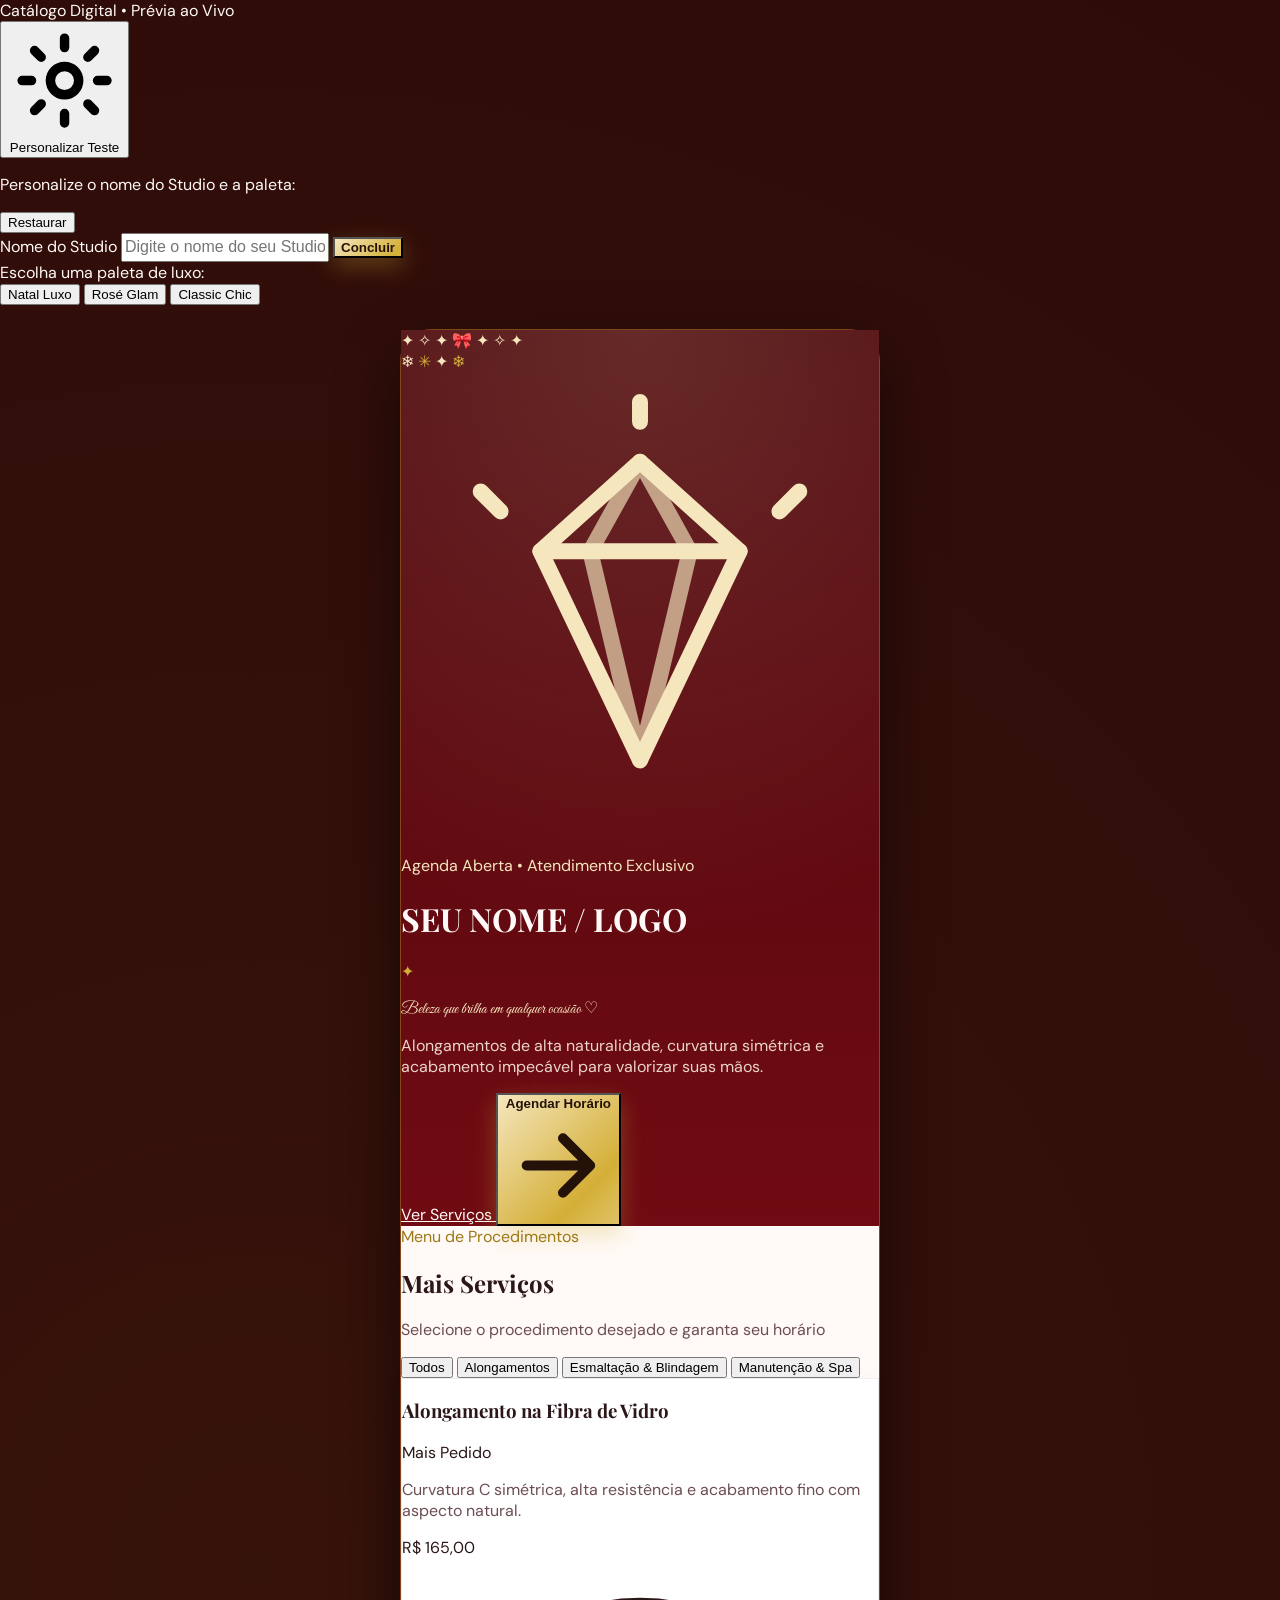
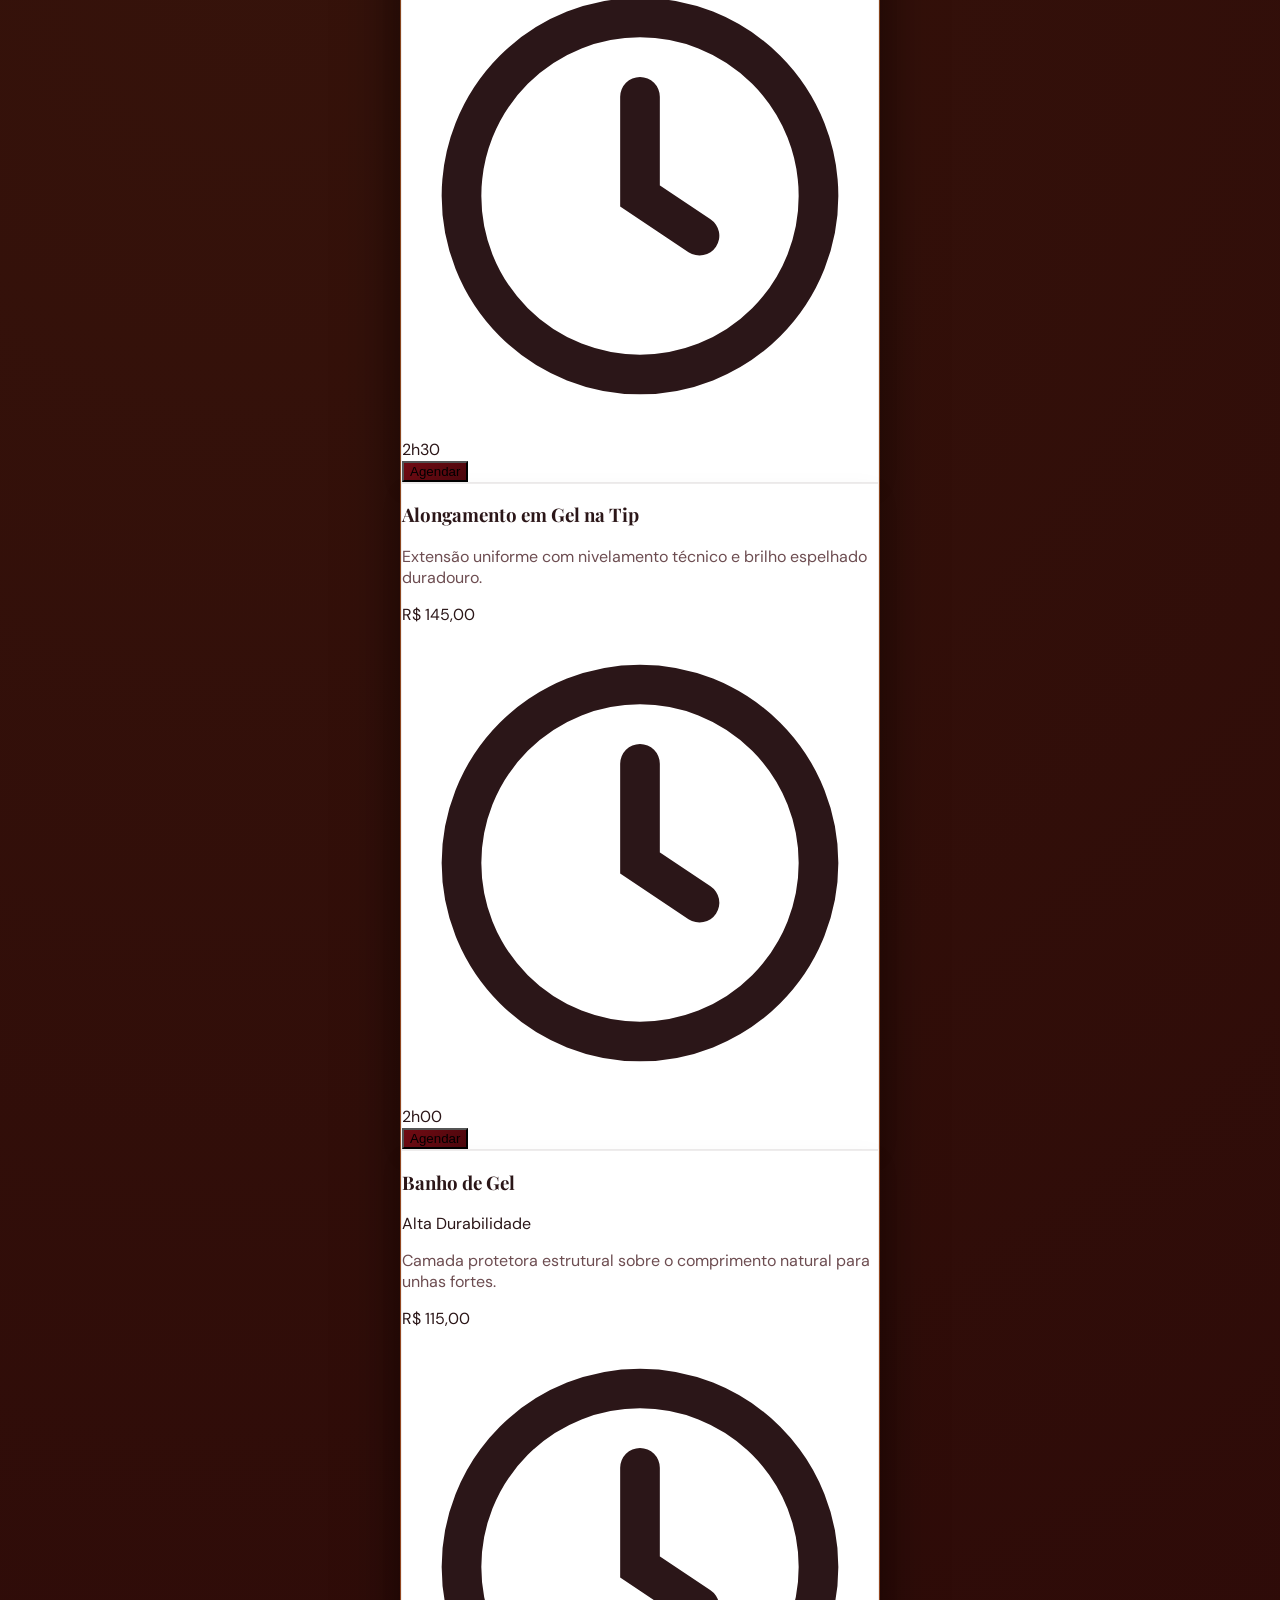
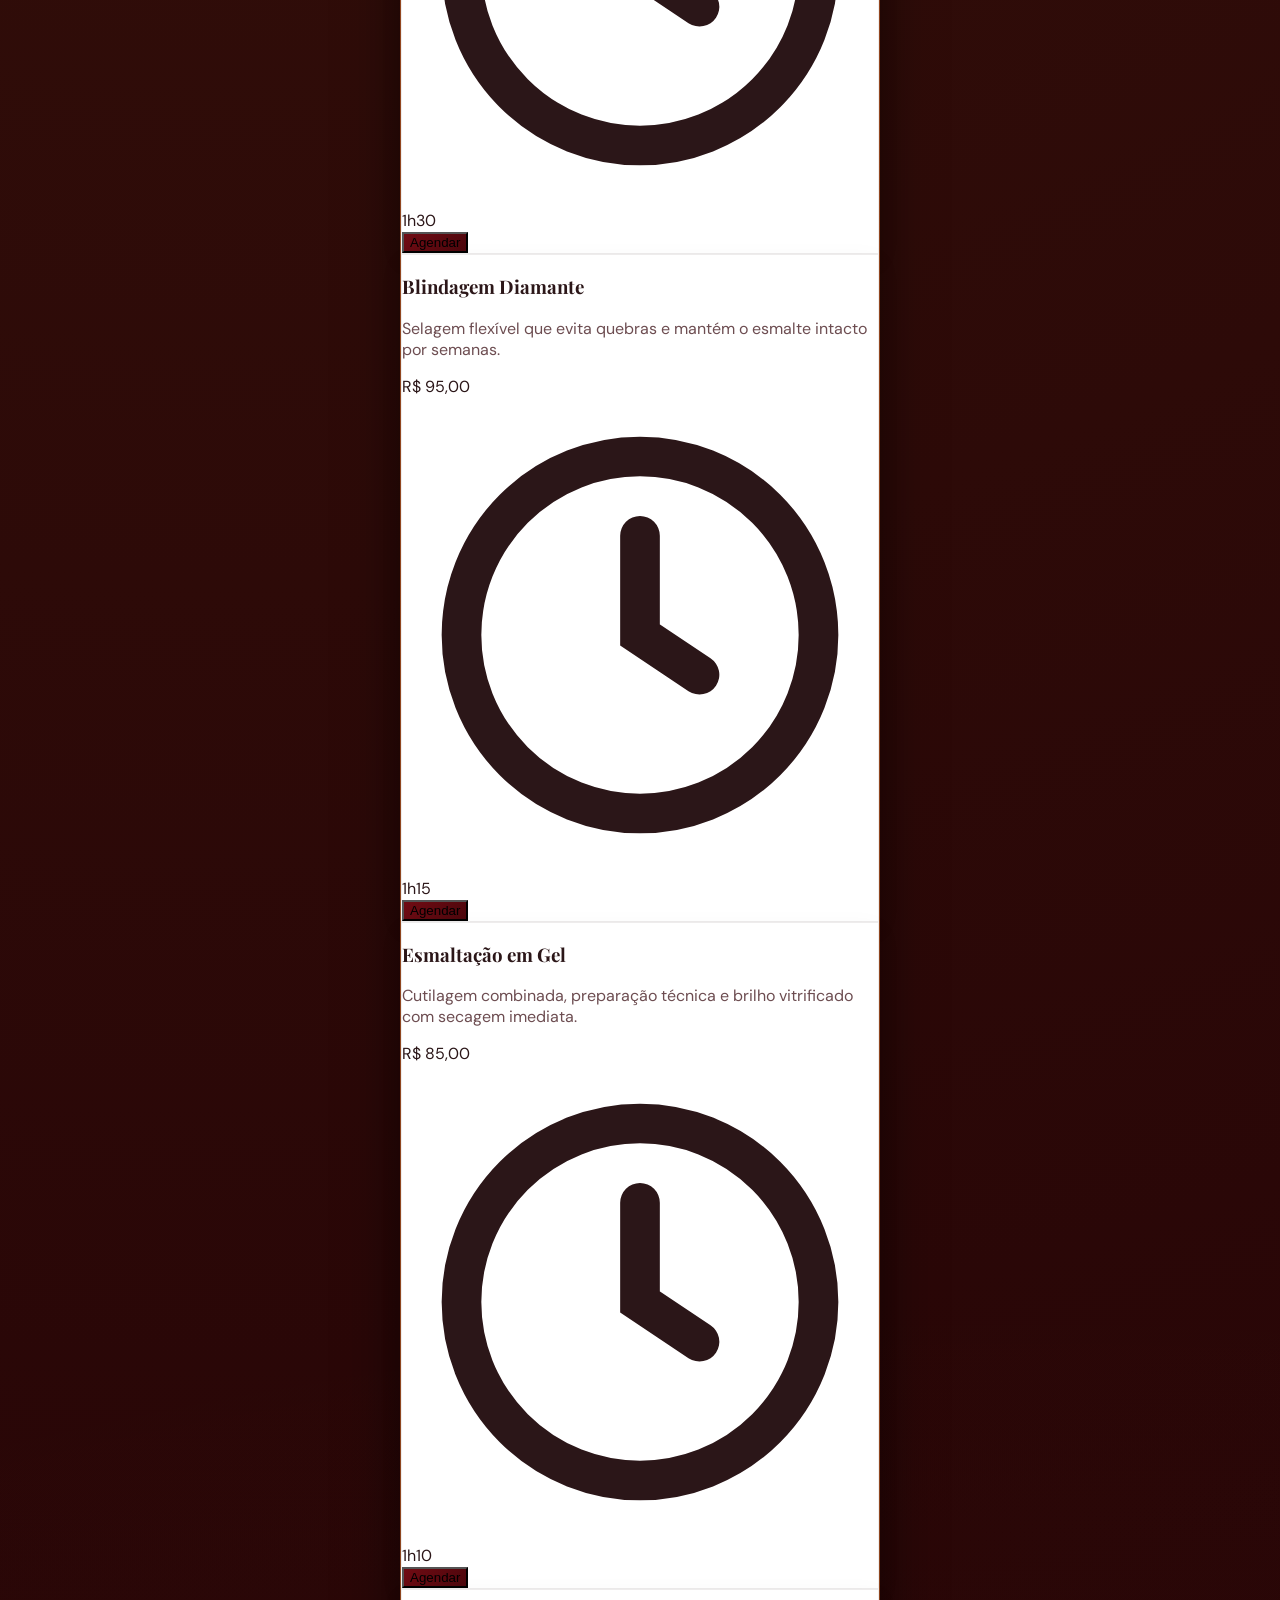
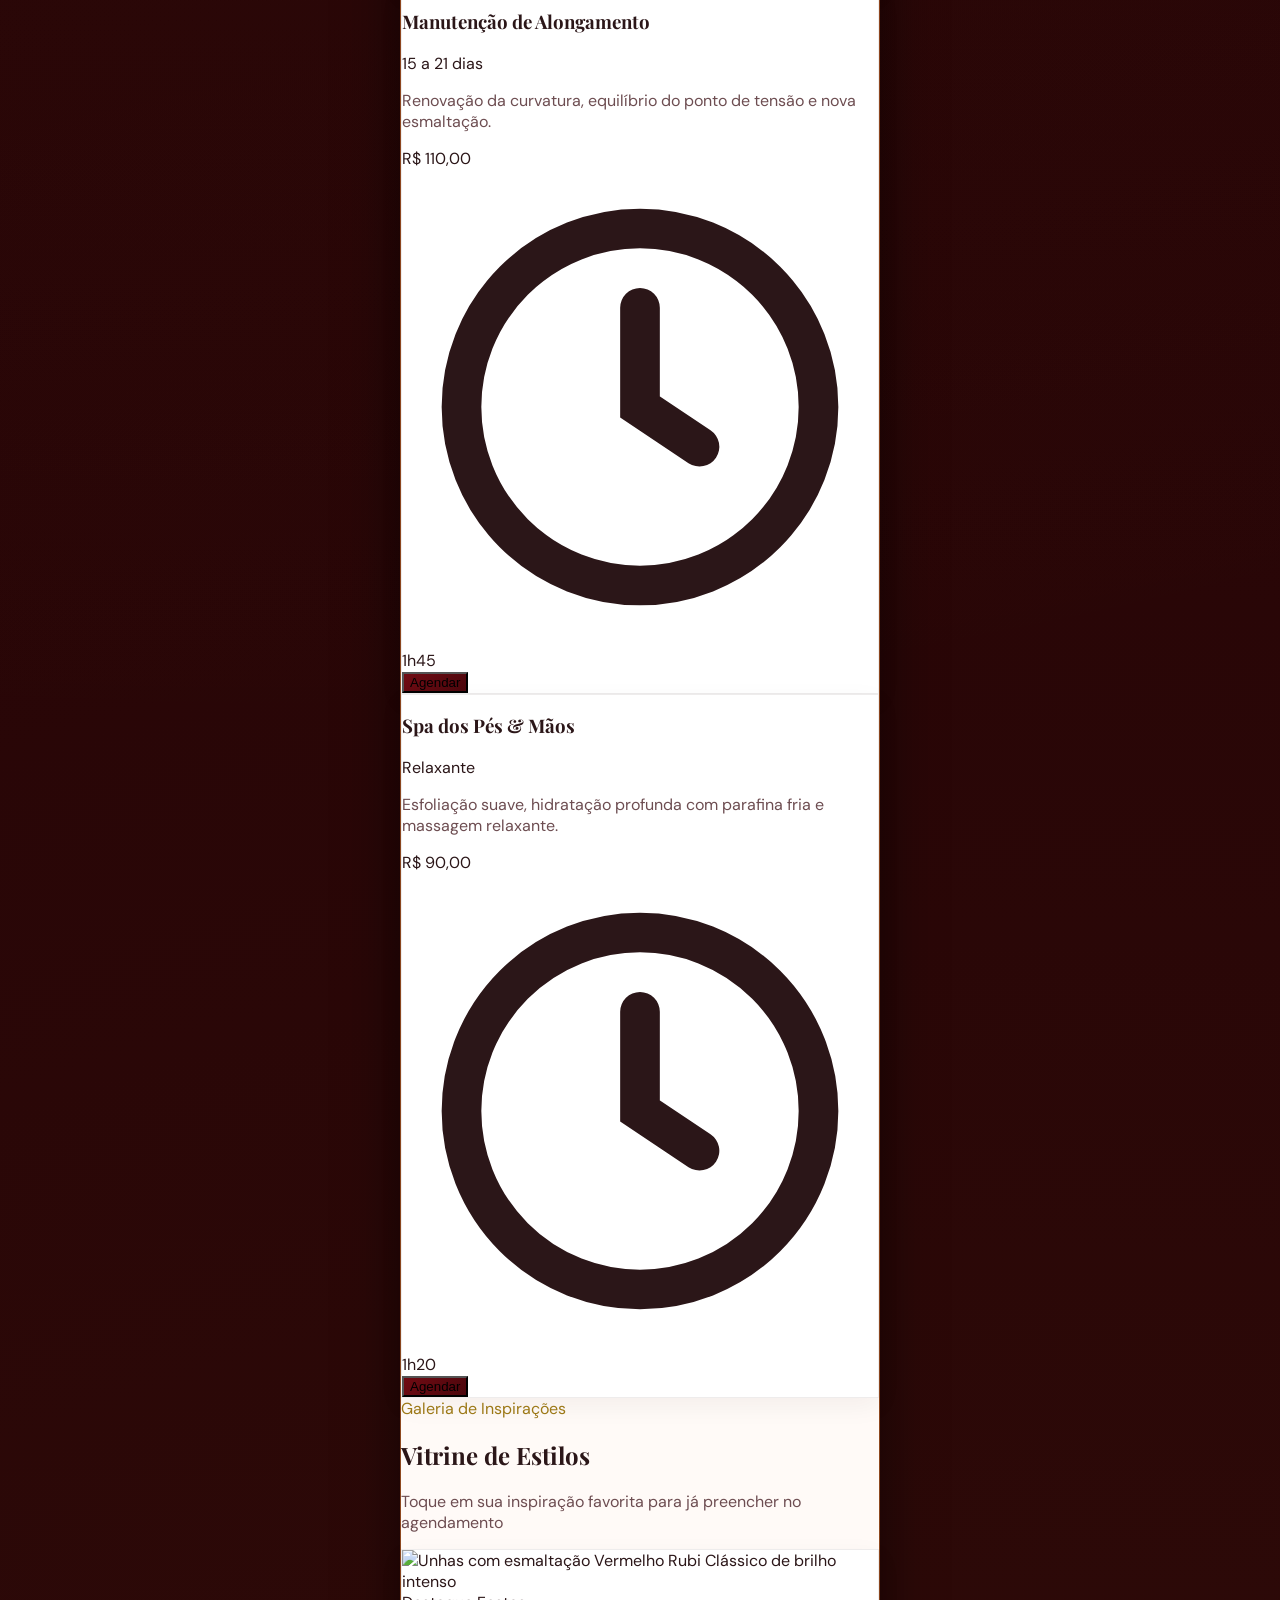
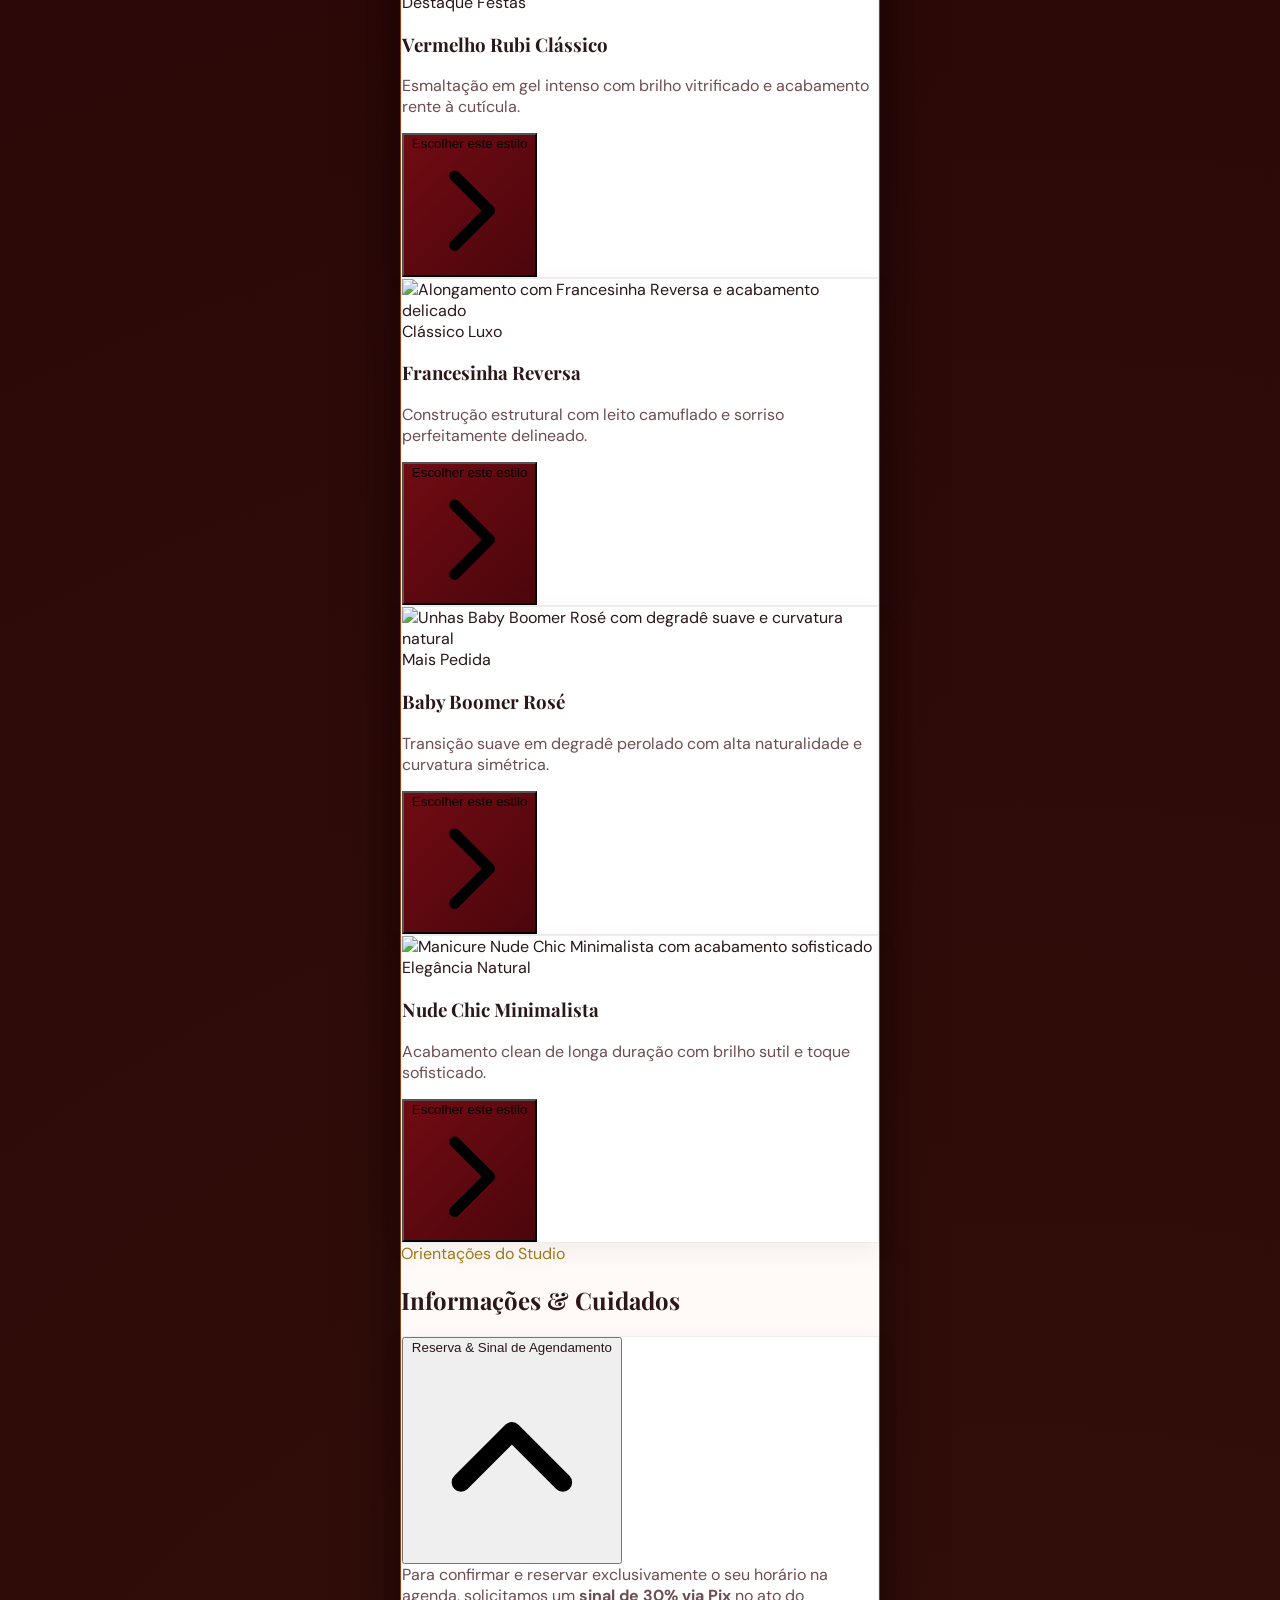
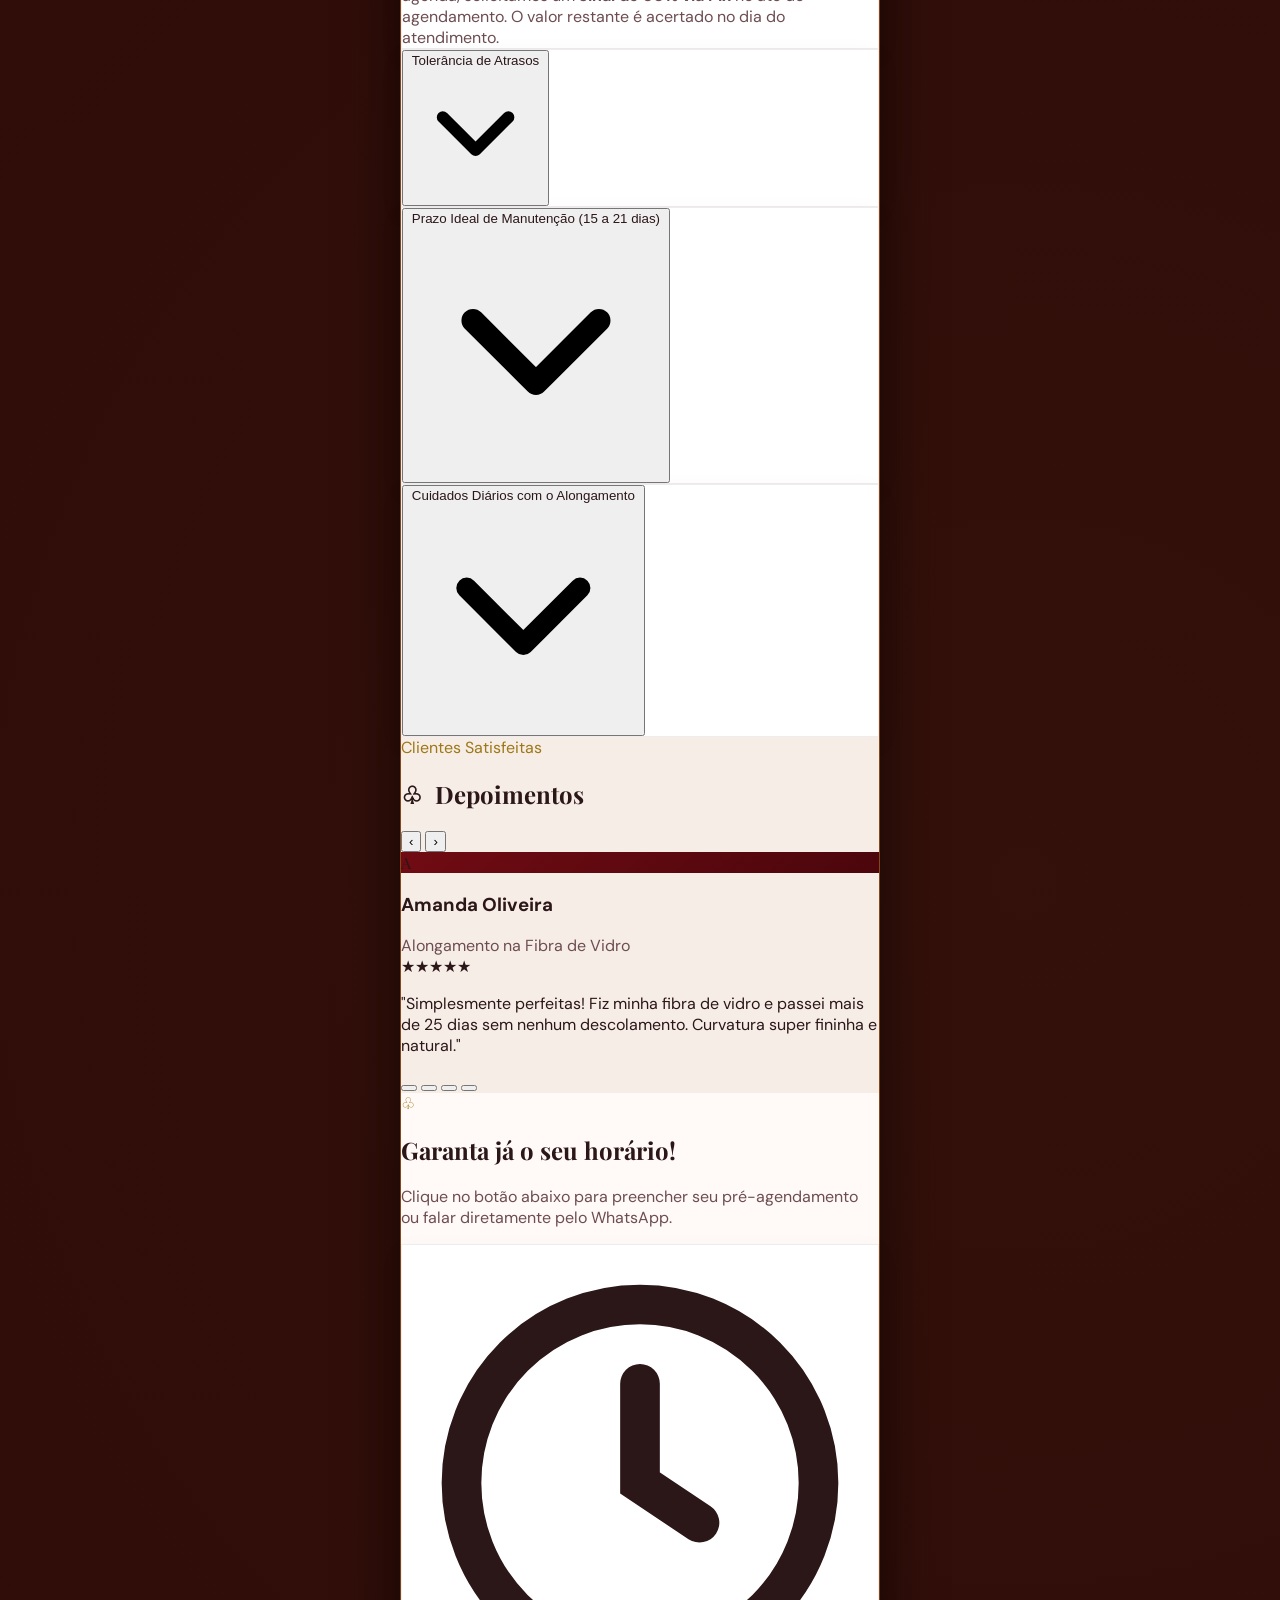
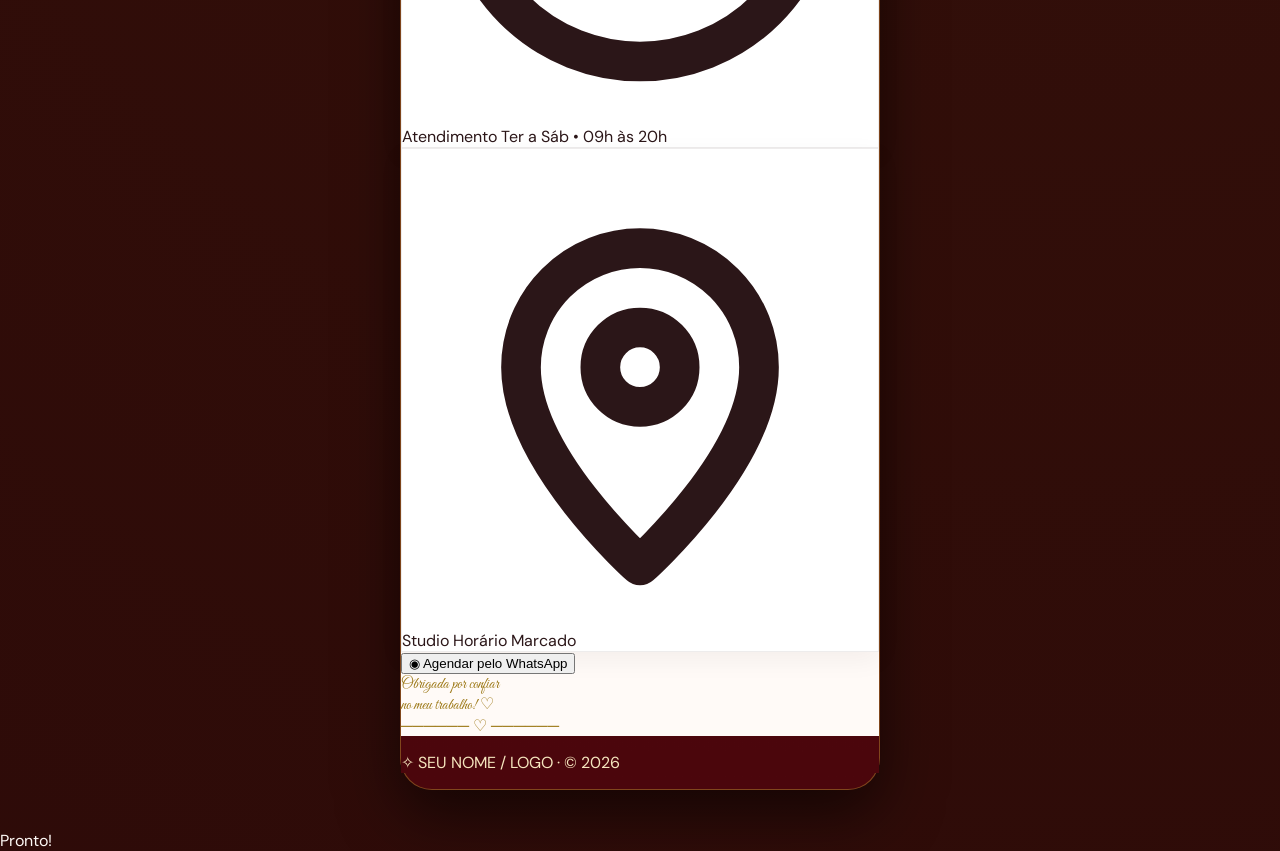
==== commit 4337693a: "first commit" ====
--- a/index.html
+++ b/index.html
@@ -1,5 +1,5 @@
 <!DOCTYPE html>
-<html lang="pt-BR" class="scroll-smooth">
+<html lang="pt-BR" class="scroll-smooth" data-theme="natal">
 <head>
   <meta charset="UTF-8">
   <meta name="viewport" content="width=device-width, initial-scale=1.0">
@@ -11,7 +11,7 @@
   <link rel="preconnect" href="https://fonts.gstatic.com" crossorigin>
   <link href="https://fonts.googleapis.com/css2?family=DM+Sans:ital,opsz,wght@0,9..40,400;0,9..40,500;0,9..40,600;0,9..40,700;1,9..40,400&family=Great+Vibes&family=Playfair+Display:ital,wght@0,500;0,600;0,700;1,500;1,600&display=swap" rel="stylesheet">
 
-  <!-- Tailwind CSS CDN -->
+  <!-- Tailwind CSS CDN (v3) -->
   <script src="https://cdn.tailwindcss.com"></script>
 
   <style>
@@ -33,14 +33,14 @@
       padding: 0;
     }
 
-    /* Trava de scroll do fundo quando o modal está aberto */
+    /* Trava o scroll da página quando o modal está aberto */
     body.modal-open {
       overflow: hidden !important;
     }
 
     /* ==========================================================================
        2. PREVENÇÃO DE ZOOM AUTOMÁTICO NO iOS SAFARI / ANDROID AO DIGITAR
-          Todos os campos de formulário usam 16px obrigatórios e touch-action
+          Campos de formulário usam font-size: 16px obrigatório
        ========================================================================== */
     input,
     select,
@@ -48,6 +48,8 @@
       font-size: 16px !important;
       line-height: 1.4;
       box-sizing: border-box;
+      max-width: 100%;
+      min-width: 0;
     }
 
     button,
@@ -66,7 +68,8 @@
           - Rosé Glam: Rosé #8e3b46 & Champagne #cfa46a
           - Classic Chic: Espresso #2c221e & Ouro Velho #c59b5f
        ========================================================================== */
-    :root {
+    :root,
+    [data-theme="natal"] {
       --bg-outer: #260306;
       --bg-deep: #4b060c;
       --bg-primary: #710b13;
@@ -79,11 +82,10 @@
       --text-muted-dark: #ebd5c8;
       --text-on-light: #2b1618;
       --text-muted-light: #6d4d51;
-      --border-gold: rgba(212, 175, 55, 0.35);
+      --border-gold: rgba(212, 175, 55, 0.38);
       --shadow-luxury: 0 24px 60px rgba(0, 0, 0, 0.55);
     }
 
-    /* Paleta 2: Rosé Glam (#8e3b46 & Champagne #cfa46a) */
     [data-theme="rose"] {
       --bg-outer: #331116;
       --bg-deep: #61242d;
@@ -97,10 +99,9 @@
       --text-muted-dark: #f2dbd7;
       --text-on-light: #32181c;
       --text-muted-light: #745055;
-      --border-gold: rgba(207, 164, 106, 0.4);
-    }
-
-    /* Paleta 3: Classic Chic (Espresso #2c221e & Ouro Velho #c59b5f) */
+      --border-gold: rgba(207, 164, 106, 0.42);
+    }
+
     [data-theme="classic"] {
       --bg-outer: #110d0b;
       --bg-deep: #1d1613;
@@ -114,11 +115,11 @@
       --text-muted-dark: #dfd6c9;
       --text-on-light: #231b18;
       --text-muted-light: #635650;
-      --border-gold: rgba(197, 155, 95, 0.38);
+      --border-gold: rgba(197, 155, 95, 0.4);
     }
 
     /* ==========================================================================
-       4. TIPOGRAFIA & SUPERFÍCIES EDITORIAIS
+       4. TIPOGRAFIA & SUPERFÍCIES EDITORIAIS DE LUXO
        ========================================================================== */
     body {
       font-family: 'DM Sans', -apple-system, BlinkMacSystemFont, sans-serif;
@@ -200,7 +201,7 @@
       box-shadow: 0 12px 26px rgba(212, 175, 55, 0.44);
     }
 
-    /* Ornamentos Sutis Flutuantes */
+    /* Ornamentos Delicados Flutuantes */
     @keyframes floatOrnament {
       0%, 100% {
         transform: translateY(0px) rotate(0deg);
@@ -239,7 +240,7 @@
       transform: rotate(180deg);
     }
 
-    /* Scroll horizontal oculto nas abas */
+    /* Barra de rolagem oculta nas abas de filtro */
     .no-scrollbar::-webkit-scrollbar {
       display: none;
     }
@@ -256,7 +257,7 @@
       position: fixed;
       inset: 0;
       z-index: 9999;
-      background: rgba(15, 5, 8, 0.72);
+      background: rgba(15, 5, 8, 0.74);
       backdrop-filter: blur(4px);
       -webkit-backdrop-filter: blur(4px);
       display: none;
@@ -343,11 +344,11 @@
       transform: scale(0.95);
     }
 
-    /* Grid de formulário sempre 1 coluna no mobile e contenção de input[type="date"] */
+    /* Grid de formulário sempre 1 coluna e contenção rígida de input[type="date"] */
     .modal-form-grid {
       display: grid;
       grid-template-columns: 1fr;
-      gap: 12px;
+      gap: 13px;
       width: 100%;
       max-width: 100%;
       min-width: 0;
@@ -406,14 +407,26 @@
       border-color: var(--accent-gold-dark);
       box-shadow: 0 0 0 3px rgba(212, 175, 55, 0.22);
     }
+
+    .modal-card input.input-invalid {
+      border-color: #dc2626;
+      box-shadow: 0 0 0 3px rgba(220, 38, 38, 0.16);
+    }
   </style>
 </head>
 <body class="antialiased selection:bg-amber-200 selection:text-stone-900">
 
+  <!-- Backdrop clicável para fechar a barra "Personalizar Teste" ao tocar fora -->
+  <div
+    id="customizerBackdrop"
+    class="hidden fixed inset-0 z-30 bg-black/55 backdrop-blur-sm transition-opacity"
+    aria-hidden="true"
+  ></div>
+
   <!-- ========================================================================
        1. BARRA SUPERIOR INTERATIVA ("Personalizar Teste")
        ======================================================================== -->
-  <div class="sticky top-0 z-40 w-full backdrop-blur-md bg-black/80 border-b border-amber-400/25 text-stone-100">
+  <div class="sticky top-0 z-40 w-full backdrop-blur-md bg-black/85 border-b border-amber-400/25 text-stone-100">
     <div class="max-w-[480px] mx-auto px-3.5 py-2.5 flex items-center justify-between gap-2">
       <div class="flex items-center gap-2 min-w-0">
         <span class="inline-flex h-2 w-2 rounded-full bg-amber-400 animate-pulse shrink-0"></span>
@@ -436,27 +449,41 @@
     </div>
 
     <!-- Painel Expansível para Testar Nome do Studio e Paletas de Luxo -->
-    <div id="customizerDrawer" class="hidden border-t border-amber-400/20 bg-stone-950/95">
-      <div class="max-w-[480px] mx-auto px-4 py-3.5 space-y-3">
+    <div id="customizerDrawer" class="hidden border-t border-amber-400/25 bg-stone-950/95 shadow-2xl">
+      <form id="customizerForm" class="max-w-[480px] mx-auto px-4 py-4 space-y-3.5" novalidate>
         <div class="flex items-center justify-between gap-2">
-          <p class="text-xs font-medium text-amber-200">
+          <p class="text-xs font-semibold text-amber-200">
             Personalize o nome do Studio e a paleta:
           </p>
-          <button id="resetDemoBtn" type="button" class="text-xs text-stone-400 hover:text-amber-200 underline cursor-pointer shrink-0">
+          <button
+            id="resetDemoBtn"
+            type="button"
+            class="text-xs text-stone-400 hover:text-amber-200 underline cursor-pointer shrink-0 py-1 px-1"
+          >
             Restaurar
           </button>
         </div>
 
-        <!-- Campo de Nome do Studio com font-size: 16px para evitar zoom no mobile -->
-        <div class="w-full min-w-0">
+        <!-- Campo de Nome do Studio com enterkeyhint="done" e font-size: 16px -->
+        <div class="flex items-center gap-2 w-full min-w-0">
           <label for="studioNameInput" class="sr-only">Nome do Studio</label>
           <input
             id="studioNameInput"
             type="text"
+            enterkeyhint="done"
+            autocomplete="off"
+            autocapitalize="words"
+            spellcheck="false"
             maxlength="36"
             placeholder="Digite o nome do seu Studio..."
-            class="w-full min-w-0 px-3.5 py-2.5 rounded-xl bg-white/10 border border-amber-300/35 text-white placeholder-stone-400 focus:outline-none focus:border-amber-300 transition"
+            class="flex-1 min-w-0 px-3.5 py-2.5 rounded-xl bg-white/10 border border-amber-300/35 text-white placeholder-stone-400 focus:outline-none focus:border-amber-300 transition"
           >
+          <button
+            type="submit"
+            class="btn-gold-shimmer shrink-0 min-h-[44px] px-4 py-2.5 rounded-xl text-xs uppercase tracking-wide cursor-pointer"
+          >
+            Concluir
+          </button>
         </div>
 
         <!-- Seletor das 3 Paletas de Luxo -->
@@ -491,7 +518,7 @@
             </button>
           </div>
         </div>
-      </div>
+      </form>
     </div>
   </div>
 
@@ -506,9 +533,9 @@
     <header class="hero relative px-6 pt-8 pb-12 text-center overflow-hidden" id="inicio">
       <!-- Ornamentos Delicados -->
       <div class="flex items-center justify-between text-xs tracking-[0.35em] opacity-75 mb-2 select-none" style="color: var(--accent-gold-light)" aria-hidden="true">
-        <span>✦　✧　✦</span>
+        <span>✦ ✧ ✦</span>
         <span class="text-base">🎀</span>
-        <span>✦　✧　✦</span>
+        <span>✦ ✧ ✦</span>
       </div>
 
       <span class="ornament-float absolute top-16 left-6 text-sm select-none pointer-events-none" style="color: var(--accent-gold-light)" aria-hidden="true">❄</span>
@@ -516,7 +543,7 @@
       <span class="ornament-float absolute bottom-10 left-8 text-xs select-none pointer-events-none" style="color: var(--accent-gold-light)" aria-hidden="true">✦</span>
       <span class="ornament-float-delayed absolute bottom-12 right-8 text-xs select-none pointer-events-none" style="color: var(--accent-gold)" aria-hidden="true">❄</span>
 
-      <!-- Emblema Diamante -->
+      <!-- Emblema Diamante SVG -->
       <div class="mx-auto mt-2 mb-4 w-16 h-16 rounded-full flex items-center justify-center border border-amber-300/35 bg-white/5 shadow-inner">
         <svg class="w-8 h-8" style="color: var(--accent-gold-light)" viewBox="0 0 48 48" fill="none" stroke="currentColor" stroke-width="1.6" aria-hidden="true">
           <path d="M14 18L24 9L34 18L24 39L14 18Z" stroke-linecap="round" stroke-linejoin="round"/>
@@ -683,7 +710,7 @@
                   class="w-full h-full object-cover object-center group-hover:scale-105 transition-transform duration-500"
                 >
                 <div class="absolute inset-0 bg-gradient-to-t from-black/45 via-transparent to-transparent"></div>
-                <span class="absolute top-2.5 left-2.5 px-2.5 py-1 rounded-full text-[10px] font-bold uppercase tracking-wider bg-black/70 text-amber-200 border border-amber-300/40 backdrop-blur-xs">
+                <span class="absolute top-2.5 left-2.5 px-2.5 py-1 rounded-full text-[10px] font-bold uppercase tracking-wider bg-black/75 text-amber-200 border border-amber-300/40 backdrop-blur-sm">
                   Destaque Festas
                 </span>
               </div>
@@ -723,7 +750,7 @@
                   class="w-full h-full object-cover object-center group-hover:scale-105 transition-transform duration-500"
                 >
                 <div class="absolute inset-0 bg-gradient-to-t from-black/45 via-transparent to-transparent"></div>
-                <span class="absolute top-2.5 left-2.5 px-2.5 py-1 rounded-full text-[10px] font-bold uppercase tracking-wider bg-black/70 text-amber-200 border border-amber-300/40 backdrop-blur-xs">
+                <span class="absolute top-2.5 left-2.5 px-2.5 py-1 rounded-full text-[10px] font-bold uppercase tracking-wider bg-black/75 text-amber-200 border border-amber-300/40 backdrop-blur-sm">
                   Clássico Luxo
                 </span>
               </div>
@@ -763,7 +790,7 @@
                   class="w-full h-full object-cover object-center group-hover:scale-105 transition-transform duration-500"
                 >
                 <div class="absolute inset-0 bg-gradient-to-t from-black/45 via-transparent to-transparent"></div>
-                <span class="absolute top-2.5 left-2.5 px-2.5 py-1 rounded-full text-[10px] font-bold uppercase tracking-wider bg-black/70 text-amber-200 border border-amber-300/40 backdrop-blur-xs">
+                <span class="absolute top-2.5 left-2.5 px-2.5 py-1 rounded-full text-[10px] font-bold uppercase tracking-wider bg-black/75 text-amber-200 border border-amber-300/40 backdrop-blur-sm">
                   Mais Pedida
                 </span>
               </div>
@@ -803,8 +830,8 @@
                   class="w-full h-full object-cover object-center group-hover:scale-105 transition-transform duration-500"
                 >
                 <div class="absolute inset-0 bg-gradient-to-t from-black/45 via-transparent to-transparent"></div>
-                <span class="absolute top-2.5 left-2.5 px-2.5 py-1 rounded-full text-[10px] font-bold uppercase tracking-wider bg-black/70 text-amber-200 border border-amber-300/40 backdrop-blur-xs">
-                  Elegância
+                <span class="absolute top-2.5 left-2.5 px-2.5 py-1 rounded-full text-[10px] font-bold uppercase tracking-wider bg-black/75 text-amber-200 border border-amber-300/40 backdrop-blur-sm">
+                  Elegância Natural
                 </span>
               </div>
               <div class="p-3.5 pb-2">
@@ -834,34 +861,35 @@
       </section>
 
       <!-- ====================================================================
-           5. SEÇÃO "INFORMAÇÕES & CUIDADOS" (Acordeão Interativo)
+           5. SEÇÃO "INFORMAÇÕES & CUIDADOS" (#cuidados)
            ==================================================================== -->
-      <section id="informacoes" aria-labelledby="heading-info">
+      <section id="cuidados" aria-labelledby="heading-cuidados">
         <div class="mb-4">
           <span class="text-[11px] font-semibold uppercase tracking-[0.18em]" style="color: var(--accent-gold-dark)">
             Orientações do Studio
           </span>
-          <h2 id="heading-info" class="font-serif-editorial text-xl font-bold mt-0.5" style="color: var(--text-on-light)">
+          <h2 id="heading-cuidados" class="font-serif-editorial text-xl font-bold mt-0.5" style="color: var(--text-on-light)">
             Informações &amp; Cuidados
           </h2>
         </div>
 
         <div class="space-y-2.5" id="faqAccordion">
-          <!-- Item 1: Sinal de Reserva -->
+          <!-- Item 1: Reserva & Sinal de Agendamento -->
           <div class="accordion-item cream-card rounded-2xl" data-open="true">
             <button
               type="button"
               class="accordion-trigger w-full px-4 py-3.5 flex items-center justify-between gap-3 text-left cursor-pointer"
               aria-expanded="true"
+              aria-controls="faq-panel-1"
             >
               <span class="text-xs sm:text-[13px] font-bold" style="color: var(--text-on-light)">
-                Sinal de Reserva
+                Reserva &amp; Sinal de Agendamento
               </span>
               <svg class="accordion-chevron w-4 h-4 shrink-0 text-amber-700 transition-transform duration-300" viewBox="0 0 24 24" fill="none" stroke="currentColor" stroke-width="2.2" aria-hidden="true">
                 <path stroke-linecap="round" stroke-linejoin="round" d="M6 9l6 6 6-6"/>
               </svg>
             </button>
-            <div class="accordion-content">
+            <div id="faq-panel-1" class="accordion-content">
               <div class="accordion-inner px-4 pb-3.5 text-xs leading-relaxed" style="color: var(--text-muted-light)">
                 Para confirmar e reservar exclusivamente o seu horário na agenda, solicitamos um <strong>sinal de 30% via Pix</strong> no ato do agendamento. O valor restante é acertado no dia do atendimento.
               </div>
@@ -874,6 +902,7 @@
               type="button"
               class="accordion-trigger w-full px-4 py-3.5 flex items-center justify-between gap-3 text-left cursor-pointer"
               aria-expanded="false"
+              aria-controls="faq-panel-2"
             >
               <span class="text-xs sm:text-[13px] font-bold" style="color: var(--text-on-light)">
                 Tolerância de Atrasos
@@ -882,49 +911,51 @@
                 <path stroke-linecap="round" stroke-linejoin="round" d="M6 9l6 6 6-6"/>
               </svg>
             </button>
-            <div class="accordion-content">
+            <div id="faq-panel-2" class="accordion-content">
               <div class="accordion-inner px-4 pb-3.5 text-xs leading-relaxed" style="color: var(--text-muted-light)">
                 Trabalhamos com <strong>tolerância máxima de 15 minutos</strong> de atraso para respeitar a pontualidade das clientes seguintes. Caso precise remarcar, avise com no mínimo <strong>24h de antecedência</strong>.
               </div>
             </div>
           </div>
 
-          <!-- Item 3: Prazo Ideal de Manutenção -->
+          <!-- Item 3: Prazo Ideal de Manutenção (15 a 21 dias) -->
           <div class="accordion-item cream-card rounded-2xl" data-open="false">
             <button
               type="button"
               class="accordion-trigger w-full px-4 py-3.5 flex items-center justify-between gap-3 text-left cursor-pointer"
               aria-expanded="false"
+              aria-controls="faq-panel-3"
             >
               <span class="text-xs sm:text-[13px] font-bold" style="color: var(--text-on-light)">
-                Prazo Ideal de Manutenção
+                Prazo Ideal de Manutenção (15 a 21 dias)
               </span>
               <svg class="accordion-chevron w-4 h-4 shrink-0 text-amber-700 transition-transform duration-300" viewBox="0 0 24 24" fill="none" stroke="currentColor" stroke-width="2.2" aria-hidden="true">
                 <path stroke-linecap="round" stroke-linejoin="round" d="M6 9l6 6 6-6"/>
               </svg>
             </button>
-            <div class="accordion-content">
+            <div id="faq-panel-3" class="accordion-content">
               <div class="accordion-inner px-4 pb-3.5 text-xs leading-relaxed" style="color: var(--text-muted-light)">
                 O retorno para manutenção deve ocorrer entre <strong>15 e 21 dias</strong> para manter o equilíbrio estrutural e a saúde da lâmina natural. Após 28 dias, é considerada nova aplicação.
               </div>
             </div>
           </div>
 
-          <!-- Item 4: Cuidados Diários -->
+          <!-- Item 4: Cuidados Diários com o Alongamento -->
           <div class="accordion-item cream-card rounded-2xl" data-open="false">
             <button
               type="button"
               class="accordion-trigger w-full px-4 py-3.5 flex items-center justify-between gap-3 text-left cursor-pointer"
               aria-expanded="false"
+              aria-controls="faq-panel-4"
             >
               <span class="text-xs sm:text-[13px] font-bold" style="color: var(--text-on-light)">
-                Cuidados Diários
+                Cuidados Diários com o Alongamento
               </span>
               <svg class="accordion-chevron w-4 h-4 shrink-0 text-amber-700 transition-transform duration-300" viewBox="0 0 24 24" fill="none" stroke="currentColor" stroke-width="2.2" aria-hidden="true">
                 <path stroke-linecap="round" stroke-linejoin="round" d="M6 9l6 6 6-6"/>
               </svg>
             </button>
-            <div class="accordion-content">
+            <div id="faq-panel-4" class="accordion-content">
               <div class="accordion-inner px-4 pb-3.5 text-xs leading-relaxed" style="color: var(--text-muted-light)">
                 Hidrate as cutículas diariamente com óleo hidratante, evite usar as unhas como ferramenta para abrir embalagens e utilize luvas ao manusear produtos químicos.
               </div>
@@ -953,7 +984,7 @@
               type="button"
               id="prevReview"
               aria-label="Depoimento anterior"
-              class="w-9 h-9 rounded-full bg-white border border-stone-200 flex items-center justify-center text-stone-700 hover:border-amber-500 hover:text-amber-800 transition cursor-pointer shadow-xs"
+              class="w-10 h-10 rounded-full bg-white border border-stone-200 flex items-center justify-center text-stone-700 hover:border-amber-500 hover:text-amber-800 transition cursor-pointer shadow-xs"
             >
               ‹
             </button>
@@ -961,18 +992,18 @@
               type="button"
               id="nextReview"
               aria-label="Próximo depoimento"
-              class="w-9 h-9 rounded-full bg-white border border-stone-200 flex items-center justify-center text-stone-700 hover:border-amber-500 hover:text-amber-800 transition cursor-pointer shadow-xs"
+              class="w-10 h-10 rounded-full bg-white border border-stone-200 flex items-center justify-center text-stone-700 hover:border-amber-500 hover:text-amber-800 transition cursor-pointer shadow-xs"
             >
               ›
             </button>
           </div>
         </div>
 
-        <!-- Card do Depoimento -->
+        <!-- Card do Depoimento (suporta swipe no celular) -->
         <article
           id="reviewCard"
           aria-live="polite"
-          class="bg-white rounded-2xl p-4 shadow-sm border border-stone-200/75 transition-opacity duration-200"
+          class="bg-white rounded-2xl p-4 shadow-sm border border-stone-200/75 transition-opacity duration-200 select-none"
         >
           <div class="flex items-center justify-between gap-2 mb-2.5">
             <div class="flex items-center gap-2.5 min-w-0">
@@ -999,8 +1030,8 @@
           </p>
         </article>
 
-        <!-- Indicadores -->
-        <div id="reviewDots" class="flex items-center justify-center gap-1.5 mt-3.5"></div>
+        <!-- Indicadores Clicáveis -->
+        <div id="reviewDots" class="flex items-center justify-center gap-2 mt-3.5" role="group" aria-label="Selecionar depoimento"></div>
       </section>
 
       <!-- ====================================================================
@@ -1039,11 +1070,11 @@
           </div>
         </div>
 
-        <!-- Botão Direto para WhatsApp / Agendamento -->
+        <!-- Botão Direto para WhatsApp / Pré-Agendamento -->
         <button
           type="button"
-          id="mainWhatsappBtn"
-          class="w-full py-3.5 px-6 rounded-full bg-[#1f8b4c] hover:bg-[#19743f] text-white font-bold text-sm shadow-lg shadow-emerald-900/20 inline-flex items-center justify-center gap-2.5 transition transform hover:-translate-y-0.5 cursor-pointer"
+          id="directWhatsappBtn"
+          class="w-full min-h-[48px] py-3.5 px-6 rounded-full bg-[#1f8b4c] hover:bg-[#19743f] text-white font-bold text-sm shadow-lg shadow-emerald-900/20 inline-flex items-center justify-center gap-2.5 transition transform hover:-translate-y-0.5 cursor-pointer"
         >
           <span class="text-base leading-none" aria-hidden="true">◉</span>
           <span>Agendar pelo WhatsApp</span>
@@ -1061,11 +1092,11 @@
     </main>
 
     <!-- ======================================================================
-         8. RODAPÉ (.footer)
+         8. RODAPÉ DINÂMICO (.footer)
          ====================================================================== -->
     <footer class="footer px-6 py-5 text-center border-t border-amber-300/15" style="background-color: var(--bg-deep)">
       <p class="text-xs font-medium tracking-wide" style="color: var(--accent-gold-light)">
-        <span>✧</span> <span data-brand>SEU NOME / LOGO</span> · © 2026
+        <span>✧</span> <span data-brand>SEU NOME / LOGO</span> · © <span id="currentYear">2026</span>
       </p>
     </footer>
   </div>
@@ -1103,29 +1134,34 @@
       </div>
 
       <!-- Formulário em Coluna Única Responsiva -->
-      <div class="modal-form-grid pt-3.5">
+      <form id="bookingForm" class="modal-form-grid pt-3.5" novalidate>
         <!-- Campo 1: Nome da Cliente -->
         <div class="modal-field-group">
           <label for="clientNameInput" class="block text-xs font-bold text-stone-800 mb-1.5">
-            Nome da Cliente
+            Nome da Cliente <span class="text-red-600">*</span>
           </label>
           <input
             id="clientNameInput"
             type="text"
+            required
             placeholder="Digite seu nome completo"
             autocomplete="name"
+            aria-describedby="clientNameError"
           >
-        </div>
-
-        <!-- Campo 2: Serviço -->
+          <p id="clientNameError" class="hidden text-xs font-medium text-red-600 mt-1" role="alert">
+            Por favor, informe seu nome para continuar o agendamento.
+          </p>
+        </div>
+
+        <!-- Campo 2: Serviço Desejado -->
         <div class="modal-field-group">
           <label for="serviceSelectInput" class="block text-xs font-bold text-stone-800 mb-1.5">
-            Serviço
+            Serviço Desejado
           </label>
           <select id="serviceSelectInput"></select>
         </div>
 
-        <!-- Campo 3: Estilo / Inspiração (opcional) -->
+        <!-- Campo 3: Estilo / Inspiração -->
         <div class="modal-field-group">
           <label for="styleSelectInput" class="block text-xs font-bold text-stone-800 mb-1.5">
             Estilo / Inspiração <span class="font-normal text-stone-500">(opcional)</span>
@@ -1136,7 +1172,7 @@
             <option value="Francesinha Reversa">Francesinha Reversa</option>
             <option value="Baby Boomer Rosé">Baby Boomer Rosé</option>
             <option value="Nude Chic Minimalista">Nude Chic Minimalista</option>
-            <option value="Nail Art Personalizada">Nail Art Personalizada</option>
+            <option value="Outro / Personalizado">Outro / Personalizado</option>
           </select>
         </div>
 
@@ -1151,15 +1187,16 @@
           >
         </div>
 
-        <!-- Campo 5: Turno (Botões Táteis Manhã, Tarde, Noite) -->
+        <!-- Campo 5: Turno Preferido -->
         <div class="modal-field-group">
           <span class="block text-xs font-bold text-stone-800 mb-1.5">
-            Turno
+            Turno Preferido
           </span>
-          <div class="grid grid-cols-3 gap-2" id="shiftSelector" role="group" aria-label="Selecione o turno">
+          <div class="grid grid-cols-3 gap-2" id="shiftSelector" role="group" aria-label="Selecione o turno preferido">
             <button
               type="button"
               data-shift="Manhã"
+              aria-pressed="true"
               class="shift-btn min-h-[44px] py-2.5 px-2 rounded-xl text-xs font-bold border border-amber-700 bg-amber-700 text-white transition cursor-pointer"
             >
               Manhã
@@ -1167,6 +1204,7 @@
             <button
               type="button"
               data-shift="Tarde"
+              aria-pressed="false"
               class="shift-btn min-h-[44px] py-2.5 px-2 rounded-xl text-xs font-semibold border border-stone-300 bg-white text-stone-700 hover:bg-stone-50 transition cursor-pointer"
             >
               Tarde
@@ -1174,6 +1212,7 @@
             <button
               type="button"
               data-shift="Noite"
+              aria-pressed="false"
               class="shift-btn min-h-[44px] py-2.5 px-2 rounded-xl text-xs font-semibold border border-stone-300 bg-white text-stone-700 hover:bg-stone-50 transition cursor-pointer"
             >
               Noite
@@ -1206,18 +1245,16 @@
 
         <!-- Botões Finais de Ação -->
         <div class="modal-field-group pt-1 space-y-2">
-          <a
-            id="confirmWhatsappLink"
-            href="#"
-            target="_blank"
-            rel="noopener"
-            class="w-full min-h-[48px] py-3.5 px-5 rounded-2xl bg-[#1f8b4c] hover:bg-[#18723d] text-white text-sm font-bold flex items-center justify-center gap-2 shadow-md transition"
+          <button
+            type="submit"
+            id="confirmWhatsappBtn"
+            class="w-full min-h-[48px] py-3.5 px-5 rounded-2xl bg-[#1f8b4c] hover:bg-[#18723d] text-white text-sm font-bold flex items-center justify-center gap-2 shadow-md transition cursor-pointer"
           >
-            <span>Confirmar no WhatsApp</span>
+            <span>Enviar Agendamento no WhatsApp</span>
             <svg class="w-4 h-4" viewBox="0 0 24 24" fill="none" stroke="currentColor" stroke-width="2.2" aria-hidden="true">
               <path stroke-linecap="round" stroke-linejoin="round" d="M5 12h14m-6-6l6 6-6 6"/>
             </svg>
-          </a>
+          </button>
 
           <button
             type="button"
@@ -1227,12 +1264,12 @@
             Copiar texto da mensagem
           </button>
         </div>
-      </div>
+      </form>
     </div>
   </div>
 
   <!-- ========================================================================
-       NOTIFICAÇÃO TOAST
+       NOTIFICAÇÃO TOAST (NÃO BLOQUEANTE)
        ======================================================================== -->
   <div
     id="toastNotification"
@@ -1240,23 +1277,58 @@
     aria-live="polite"
     class="fixed bottom-5 left-1/2 -translate-x-1/2 z-[10000] px-4 py-2.5 rounded-full bg-stone-950 text-amber-100 border border-amber-400/50 text-xs font-medium shadow-2xl opacity-0 pointer-events-none transition-all duration-300 whitespace-nowrap"
   >
-    Mensagem copiada!
+    Pronto!
   </div>
 
   <!-- ========================================================================
-       JAVASCRIPT: INTERATIVIDADE COMPLETA DO CATÁLOGO E MODAL
+       JAVASCRIPT PURO BLINDADO CONTRA BUGS
        ======================================================================== -->
   <script>
     (function () {
       'use strict';
 
       /* ======================================================================
-         CONFIGURAÇÃO DO WHATSAPP DO STUDIO (55 + DDD + Número)
+         CONFIGURAÇÃO DO WHATSAPP DO STUDIO (55 + DDD + Número, apenas dígitos)
+         Altere este número para o WhatsApp oficial do Studio
          ====================================================================== */
-      const STUDIO_WHATSAPP = '5571999784507';
+      const STUDIO_WHATSAPP = '5571999999999';
 
       /* ======================================================================
-         CATÁLOGO DE SERVIÇOS POR CATEGORIA
+         UTILITÁRIOS DEFENSIVOS (STORAGE SEGURO & SANITIZAÇÃO HTML)
+         ====================================================================== */
+      function safeGetStorage(key, fallback) {
+        try {
+          const value = window.localStorage.getItem(key);
+          return value !== null ? value : fallback;
+        } catch (err) {
+          return fallback;
+        }
+      }
+
+      function safeSetStorage(key, value) {
+        try {
+          if (value === null || value === undefined || value === '') {
+            window.localStorage.removeItem(key);
+          } else {
+            window.localStorage.setItem(key, String(value));
+          }
+        } catch (err) {
+          /* Ignora silenciosamente em navegação privada ou iframes restritos */
+        }
+      }
+
+      function escapeHTML(str) {
+        if (str === null || str === undefined) return '';
+        return String(str)
+          .replace(/&/g, '&amp;')
+          .replace(/</g, '&lt;')
+          .replace(/>/g, '&gt;')
+          .replace(/"/g, '&quot;')
+          .replace(/'/g, '&#39;');
+      }
+
+      /* ======================================================================
+         CATÁLOGO DE PROCEDIMENTOS
          ====================================================================== */
       const SERVICES = [
         {
@@ -1269,27 +1341,36 @@
           description: 'Curvatura C simétrica, alta resistência e acabamento fino com aspecto natural.'
         },
         {
-          id: 'molde-f1',
+          id: 'gel-tip',
           category: 'alongamentos',
-          title: 'Alongamento no Molde F1',
-          duration: '1h50',
+          title: 'Alongamento em Gel na Tip',
+          duration: '2h00',
           price: 'R$ 145,00',
           badge: null,
-          description: 'Aplicação ágil com estrutura nivelada e brilho espelhado de longa duração.'
+          description: 'Extensão uniforme com nivelamento técnico e brilho espelhado duradouro.'
         },
         {
           id: 'banho-gel',
           category: 'esmaltacao',
-          title: 'Banho de Gel + Blindagem',
+          title: 'Banho de Gel',
           duration: '1h30',
           price: 'R$ 115,00',
           badge: 'Alta Durabilidade',
-          description: 'Blindagem estrutural sobre o comprimento natural para unhas fortes e sem descascar.'
+          description: 'Camada protetora estrutural sobre o comprimento natural para unhas fortes.'
+        },
+        {
+          id: 'blindagem-diamante',
+          category: 'esmaltacao',
+          title: 'Blindagem Diamante',
+          duration: '1h15',
+          price: 'R$ 95,00',
+          badge: null,
+          description: 'Selagem flexível que evita quebras e mantém o esmalte intacto por semanas.'
         },
         {
           id: 'esmaltacao-gel',
           category: 'esmaltacao',
-          title: 'Esmaltação em Gel Premium',
+          title: 'Esmaltação em Gel',
           duration: '1h10',
           price: 'R$ 85,00',
           badge: null,
@@ -1302,21 +1383,21 @@
           duration: '1h45',
           price: 'R$ 110,00',
           badge: '15 a 21 dias',
-          description: 'Renovação da curvatura, nivelamento do ponto de tensão e nova esmaltação.'
+          description: 'Renovação da curvatura, equilíbrio do ponto de tensão e nova esmaltação.'
         },
         {
-          id: 'remocao-spa',
+          id: 'spa-pes-maos',
           category: 'manutencao',
-          title: 'Remoção Segura + Spa das Mãos',
-          duration: '1h00',
-          price: 'R$ 70,00',
-          badge: null,
-          description: 'Retirada técnica sem agredir a lâmina natural, esfoliação e hidratação profunda.'
+          title: 'Spa dos Pés & Mãos',
+          duration: '1h20',
+          price: 'R$ 90,00',
+          badge: 'Relaxante',
+          description: 'Esfoliação suave, hidratação profunda com parafina fria e massagem relaxante.'
         }
       ];
 
       /* ======================================================================
-         DEPOIMENTOS DE CLIENTES
+         DEPOIMENTOS REAIS DE CLIENTES
          ====================================================================== */
       const REVIEWS = [
         {
@@ -1326,62 +1407,59 @@
           text: 'Simplesmente perfeitas! Fiz minha fibra de vidro e passei mais de 25 dias sem nenhum descolamento. Curvatura super fininha e natural.'
         },
         {
-          initial: 'J',
-          author: 'Juliana Almeida',
-          service: 'Banho de Gel + Blindagem',
-          text: 'Minhas unhas quebravam muito fácil e hoje estão enormes e super resistentes. O atendimento é impecável, pontual e acolhedor!'
+          initial: 'C',
+          author: 'Camila Vasconcelos',
+          service: 'Francesinha Reversa',
+          text: 'Atendimento pontual, ambiente impecável e acabamento de milhões. Todo mundo pergunta onde faço minhas unhas!'
         },
         {
           initial: 'B',
-          author: 'Beatriz Ferreira',
-          service: 'Francesinha Reversa',
-          text: 'Nunca recebi tantos elogios nas minhas mãos! O acabamento perto da cutícula é impecável e o brilho dura até o dia da manutenção.'
+          author: 'Beatriz Mendes',
+          service: 'Banho de Gel + Blindagem',
+          text: 'Minhas unhas naturais quebravam muito fácil. Depois que comecei o banho de gel aqui, cresceram saudáveis e sempre alinhadas.'
+        },
+        {
+          initial: 'L',
+          author: 'Larissa Ferreira',
+          service: 'Baby Boomer Rosé',
+          text: 'Fiz para o meu casamento e ficou um sonho! O degradê é super delicado e o cuidado com a cutícula faz toda diferença.'
         }
       ];
 
       /* ======================================================================
          ESTADO DA APLICAÇÃO
          ====================================================================== */
+      const DEFAULT_BRAND_NAME = 'SEU NOME / LOGO';
+      const STORAGE_BRAND_KEY = 'nail_catalog_brand_v1';
+      const STORAGE_THEME_KEY = 'nail_catalog_theme_v1';
+
       const state = {
-        studioName: 'SEU NOME/LOGO',
-        theme: 'natal',
+        studioName: safeGetStorage(STORAGE_BRAND_KEY, DEFAULT_BRAND_NAME),
+        theme: safeGetStorage(STORAGE_THEME_KEY, 'natal'),
         activeFilter: 'todos',
         reviewIndex: 0,
         selectedShift: 'Manhã'
       };
 
       /* ======================================================================
-         UTILITÁRIOS: TOAST & CLIPBOARD (SEM ALERT/CONFIRM)
+         NOTIFICAÇÃO TOAST
          ====================================================================== */
-      let toastTimer;
+      const toastNotification = document.getElementById('toastNotification');
+      let toastTimer = null;
+
       function showToast(message) {
-        const toast = document.getElementById('toastNotification');
-        if (!toast) return;
-        toast.textContent = message;
-        toast.classList.remove('opacity-0');
-        toast.classList.add('opacity-100');
-
-        clearTimeout(toastTimer);
+        if (!toastNotification) return;
+        toastNotification.textContent = message;
+        toastNotification.classList.remove('opacity-0');
+        toastNotification.classList.add('opacity-100');
+
+        if (toastTimer) {
+          clearTimeout(toastTimer);
+        }
         toastTimer = setTimeout(() => {
-          toast.classList.remove('opacity-100');
-          toast.classList.add('opacity-0');
-        }, 2600);
-      }
-
-      function copyTextToClipboard(text) {
-        const textArea = document.createElement('textarea');
-        textArea.value = text;
-        textArea.style.position = 'fixed';
-        textArea.style.left = '-9999px';
-        document.body.appendChild(textArea);
-        textArea.select();
-        try {
-          document.execCommand('copy');
-          showToast('Mensagem copiada com sucesso!');
-        } catch (err) {
-          showToast('Não foi possível copiar automaticamente.');
-        }
-        document.body.removeChild(textArea);
+          toastNotification.classList.remove('opacity-100');
+          toastNotification.classList.add('opacity-0');
+        }, 2500);
       }
 
       /* ======================================================================
@@ -1389,173 +1467,259 @@
          ====================================================================== */
       const toggleCustomizerBtn = document.getElementById('toggleCustomizerBtn');
       const customizerDrawer = document.getElementById('customizerDrawer');
+      const customizerBackdrop = document.getElementById('customizerBackdrop');
+      const customizerForm = document.getElementById('customizerForm');
       const studioNameInput = document.getElementById('studioNameInput');
       const resetDemoBtn = document.getElementById('resetDemoBtn');
       const themeButtons = document.querySelectorAll('[data-theme-btn]');
 
-      function updateBrandElements(rawName) {
-        const cleanName = rawName.trim() || 'STUDIO NAILS LUXE';
+      function updateBrandElements(rawName, persist) {
+        const cleanName = String(rawName || '').trim() || DEFAULT_BRAND_NAME;
         state.studioName = cleanName;
+
         document.querySelectorAll('[data-brand]').forEach((el) => {
           el.textContent = cleanName;
         });
+
+        if (persist) {
+          safeSetStorage(STORAGE_BRAND_KEY, cleanName === DEFAULT_BRAND_NAME ? '' : cleanName);
+        }
+
         updateBookingPreview();
       }
 
-      function applyTheme(themeKey) {
-        state.theme = themeKey;
+      function openCustomizer() {
+        if (!customizerDrawer || !customizerBackdrop || !toggleCustomizerBtn) return;
+        customizerDrawer.classList.remove('hidden');
+        customizerBackdrop.classList.remove('hidden');
+        toggleCustomizerBtn.setAttribute('aria-expanded', 'true');
+      }
+
+      function closeCustomizer(showConfirmation) {
+        if (studioNameInput) {
+          studioNameInput.blur();
+        }
+        if (document.activeElement && typeof document.activeElement.blur === 'function') {
+          document.activeElement.blur();
+        }
+        if (customizerDrawer) {
+          customizerDrawer.classList.add('hidden');
+        }
+        if (customizerBackdrop) {
+          customizerBackdrop.classList.add('hidden');
+        }
+        if (toggleCustomizerBtn) {
+          toggleCustomizerBtn.setAttribute('aria-expanded', 'false');
+        }
+        if (showConfirmation) {
+          showToast('Personalização aplicada! ✨');
+        }
+      }
+
+      function applyTheme(themeKey, persist) {
+        const validThemes = ['natal', 'rose', 'classic'];
+        const safeTheme = validThemes.includes(themeKey) ? themeKey : 'natal';
+        state.theme = safeTheme;
+
+        document.documentElement.setAttribute('data-theme', safeTheme);
+
         const metaTheme = document.getElementById('metaThemeColor');
-        if (themeKey === 'natal') {
-          document.documentElement.removeAttribute('data-theme');
-          if (metaTheme) metaTheme.setAttribute('content', '#710b13');
-        } else {
-          document.documentElement.setAttribute('data-theme', themeKey);
-          const colorMap = { rose: '#8e3b46', classic: '#2c221e' };
-          if (metaTheme) metaTheme.setAttribute('content', colorMap[themeKey] || '#710b13');
+        const colorMap = {
+          natal: '#710b13',
+          rose: '#8e3b46',
+          classic: '#2c221e'
+        };
+        if (metaTheme) {
+          metaTheme.setAttribute('content', colorMap[safeTheme] || '#710b13');
         }
 
         themeButtons.forEach((btn) => {
-          const isSelected = btn.getAttribute('data-theme-btn') === themeKey;
+          const isSelected = btn.getAttribute('data-theme-btn') === safeTheme;
+          btn.setAttribute('aria-pressed', String(isSelected));
           btn.className = isSelected
             ? 'theme-option flex items-center justify-center gap-1.5 px-2 py-2.5 rounded-xl text-xs font-semibold border border-amber-400 bg-amber-400/20 text-amber-100 transition cursor-pointer'
             : 'theme-option flex items-center justify-center gap-1.5 px-2 py-2.5 rounded-xl text-xs font-medium border border-white/15 bg-white/5 text-stone-300 hover:bg-white/10 transition cursor-pointer';
         });
-      }
-
-      toggleCustomizerBtn.addEventListener('click', () => {
-        const isHidden = customizerDrawer.classList.contains('hidden');
-        customizerDrawer.classList.toggle('hidden');
-        toggleCustomizerBtn.setAttribute('aria-expanded', String(isHidden));
-      });
-
-      studioNameInput.addEventListener('input', (e) => {
-        updateBrandElements(e.target.value);
-      });
-
-      resetDemoBtn.addEventListener('click', () => {
-        studioNameInput.value = '';
-        updateBrandElements('STUDIO NAILS LUXE');
-        applyTheme('natal');
-        showToast('Prévia restaurada para o padrão!');
-      });
+
+        if (persist) {
+          safeSetStorage(STORAGE_THEME_KEY, safeTheme);
+        }
+      }
+
+      if (toggleCustomizerBtn && customizerDrawer) {
+        toggleCustomizerBtn.addEventListener('click', () => {
+          const isClosed = customizerDrawer.classList.contains('hidden');
+          if (isClosed) {
+            openCustomizer();
+          } else {
+            closeCustomizer(false);
+          }
+        });
+      }
+
+      if (customizerBackdrop) {
+        customizerBackdrop.addEventListener('click', () => {
+          closeCustomizer(false);
+        });
+      }
+
+      if (studioNameInput) {
+        studioNameInput.addEventListener('input', (e) => {
+          updateBrandElements(e.target.value, true);
+        });
+
+        studioNameInput.addEventListener('keydown', (e) => {
+          if (e.key === 'Enter' || e.keyCode === 13) {
+            e.preventDefault();
+            studioNameInput.blur();
+            closeCustomizer(true);
+          }
+        });
+      }
+
+      if (customizerForm) {
+        customizerForm.addEventListener('submit', (e) => {
+          e.preventDefault();
+          if (studioNameInput) studioNameInput.blur();
+          closeCustomizer(true);
+        });
+      }
+
+      if (resetDemoBtn) {
+        resetDemoBtn.addEventListener('click', () => {
+          if (studioNameInput) studioNameInput.value = '';
+          safeSetStorage(STORAGE_BRAND_KEY, '');
+          safeSetStorage(STORAGE_THEME_KEY, 'natal');
+          updateBrandElements(DEFAULT_BRAND_NAME, false);
+          applyTheme('natal', false);
+          showToast('Prévia restaurada para o padrão!');
+        });
+      }
 
       themeButtons.forEach((btn) => {
         btn.addEventListener('click', () => {
-          applyTheme(btn.getAttribute('data-theme-btn'));
+          applyTheme(btn.getAttribute('data-theme-btn'), true);
         });
       });
 
       /* ======================================================================
-         2. RENDERIZAÇÃO E FILTRO DE SERVIÇOS (#servicos)
+         2. RENDERIZAÇÃO DE SERVIÇOS & FILTROS POR CATEGORIA
          ====================================================================== */
       const serviceListEl = document.getElementById('serviceList');
       const filterTabs = document.querySelectorAll('.filter-tab');
-      const serviceSelectInput = document.getElementById('serviceSelectInput');
-
-      function populateServiceSelect() {
-        serviceSelectInput.innerHTML = SERVICES.map((s) => (
-          `<option value="${s.id}">${s.title} (${s.price})</option>`
-        )).join('');
-      }
-
-      function renderServices() {
-        const filtered = state.activeFilter === 'todos'
+
+      function renderServices(category) {
+        if (!serviceListEl) return;
+
+        const filtered = category === 'todos'
           ? SERVICES
-          : SERVICES.filter((item) => item.category === state.activeFilter);
-
-        serviceListEl.innerHTML = filtered.map((service) => `
-          <article class="cream-card rounded-2xl p-4 flex flex-col justify-between gap-3">
-            <div>
-              <div class="flex items-center justify-between gap-2 mb-1.5">
-                <span class="inline-flex items-center gap-1 text-[10px] font-semibold uppercase tracking-wider text-stone-500">
-                  <svg class="w-3 h-3 text-amber-700" viewBox="0 0 24 24" fill="none" stroke="currentColor" stroke-width="2" aria-hidden="true">
-                    <circle cx="12" cy="12" r="9"/><path stroke-linecap="round" d="M12 7v5l3 2"/>
-                  </svg>
-                  ${service.duration}
-                </span>
-                ${service.badge ? `
-                  <span class="px-2.5 py-0.5 rounded-full text-[10px] font-bold bg-amber-100 text-amber-900 border border-amber-300/60">
-                    ${service.badge}
+          : SERVICES.filter((item) => item.category === category);
+
+        serviceListEl.innerHTML = filtered.map((srv) => {
+          const safeId = escapeHTML(srv.id);
+          const safeTitle = escapeHTML(srv.title);
+          const safeDuration = escapeHTML(srv.duration);
+          const safePrice = escapeHTML(srv.price);
+          const safeDesc = escapeHTML(srv.description);
+          const badgeMarkup = srv.badge
+            ? `<span class="inline-block px-2 py-0.5 rounded-full text-[10px] font-bold uppercase tracking-wider bg-amber-100 text-amber-900 border border-amber-300/70">${escapeHTML(srv.badge)}</span>`
+            : '';
+
+          return `
+            <article class="cream-card rounded-2xl p-4 flex flex-col gap-3">
+              <div class="flex items-start justify-between gap-3">
+                <div class="min-w-0">
+                  <div class="flex flex-wrap items-center gap-1.5 mb-1">
+                    <h3 class="font-serif-editorial text-[15px] font-bold leading-snug" style="color: var(--text-on-light)">
+                      ${safeTitle}
+                    </h3>
+                    ${badgeMarkup}
+                  </div>
+                  <p class="text-xs leading-relaxed" style="color: var(--text-muted-light)">
+                    ${safeDesc}
+                  </p>
+                </div>
+              </div>
+
+              <div class="pt-2.5 border-t border-stone-100 flex items-center justify-between gap-2">
+                <div class="flex items-center gap-3">
+                  <span class="text-sm font-bold" style="color: var(--text-on-light)">${safePrice}</span>
+                  <span class="inline-flex items-center gap-1 text-[11px] font-medium text-stone-500">
+                    <svg class="w-3.5 h-3.5 text-amber-700" viewBox="0 0 24 24" fill="none" stroke="currentColor" stroke-width="2" aria-hidden="true">
+                      <circle cx="12" cy="12" r="9"/><path stroke-linecap="round" d="M12 7v5l3 2"/>
+                    </svg>
+                    ${safeDuration}
                   </span>
-                ` : ''}
+                </div>
+
+                <button
+                  type="button"
+                  data-book-service="${safeId}"
+                  class="min-h-[38px] px-4 py-2 rounded-xl text-xs font-bold text-amber-50 transition hover:opacity-95 cursor-pointer shrink-0"
+                  style="background: linear-gradient(135deg, var(--bg-primary), var(--bg-deep))"
+                >
+                  Agendar
+                </button>
               </div>
-
-              <h3 class="font-serif-editorial text-base font-bold leading-snug" style="color: var(--text-on-light)">
-                ${service.title}
-              </h3>
-
-              <p class="text-xs mt-1 leading-relaxed" style="color: var(--text-muted-light)">
-                ${service.description}
-              </p>
-            </div>
-
-            <div class="pt-2.5 border-t border-stone-100 flex items-center justify-between gap-3">
-              <div>
-                <span class="block text-[10px] uppercase tracking-wider text-stone-400 font-medium">Valor</span>
-                <span class="text-base font-bold text-stone-900">${service.price}</span>
-              </div>
-
-              <button
-                type="button"
-                data-book-service="${service.id}"
-                class="px-4 py-2.5 rounded-full text-xs font-bold text-amber-50 shadow-sm hover:opacity-95 transition inline-flex items-center gap-1.5 cursor-pointer"
-                style="background: linear-gradient(135deg, var(--bg-primary), var(--bg-deep))"
-              >
-                <span>Agendar</span>
-                <svg class="w-3.5 h-3.5" viewBox="0 0 24 24" fill="none" stroke="currentColor" stroke-width="2.2" aria-hidden="true">
-                  <path stroke-linecap="round" stroke-linejoin="round" d="M9 5l7 7-7 7"/>
-                </svg>
-              </button>
-            </div>
-          </article>
-        `).join('');
-
-        serviceListEl.querySelectorAll('[data-book-service]').forEach((btn) => {
-          btn.addEventListener('click', () => {
-            const serviceId = btn.getAttribute('data-book-service');
-            openBookingModal({ serviceId });
-          });
-        });
+            </article>
+          `;
+        }).join('');
       }
 
       filterTabs.forEach((tab) => {
         tab.addEventListener('click', () => {
-          state.activeFilter = tab.getAttribute('data-filter');
-          filterTabs.forEach((t) => {
-            const active = t === tab;
-            t.setAttribute('aria-selected', String(active));
-            t.className = active
+          const selectedFilter = tab.getAttribute('data-filter') || 'todos';
+          state.activeFilter = selectedFilter;
+
+          filterTabs.forEach((btn) => {
+            const isSelected = btn === tab;
+            btn.setAttribute('aria-selected', String(isSelected));
+            btn.className = isSelected
               ? 'filter-tab shrink-0 px-3.5 py-2.5 rounded-full text-xs font-semibold transition cursor-pointer bg-stone-900 text-amber-100 shadow-sm'
               : 'filter-tab shrink-0 px-3.5 py-2.5 rounded-full text-xs font-medium transition cursor-pointer bg-stone-200/75 text-stone-700 hover:bg-stone-200';
           });
-          renderServices();
+
+          renderServices(selectedFilter);
         });
       });
 
+      if (serviceListEl) {
+        serviceListEl.addEventListener('click', (e) => {
+          const bookBtn = e.target.closest('[data-book-service]');
+          if (!bookBtn) return;
+          const serviceId = bookBtn.getAttribute('data-book-service');
+          openBookingModal({ serviceId: serviceId });
+        });
+      }
+
       /* ======================================================================
-         3. VITRINE DE ESTILOS (#vitrine)
+         3. VITRINE DE ESTILOS (SELEÇÃO DIRETA PARA O MODAL)
          ====================================================================== */
       document.querySelectorAll('[data-choose-style]').forEach((btn) => {
         btn.addEventListener('click', () => {
-          const styleName = btn.getAttribute('data-choose-style');
-          openBookingModal({ styleName });
+          const chosenStyle = btn.getAttribute('data-choose-style') || '';
+          openBookingModal({ styleName: chosenStyle });
         });
       });
 
       /* ======================================================================
-         4. ACORDEÃO INFORMAÇÕES & CUIDADOS
+         4. ACORDEÃO DE INFORMAÇÕES & CUIDADOS
          ====================================================================== */
-      document.querySelectorAll('.accordion-trigger').forEach((trigger) => {
+      const accordionTriggers = document.querySelectorAll('.accordion-trigger');
+
+      accordionTriggers.forEach((trigger) => {
         trigger.addEventListener('click', () => {
           const item = trigger.closest('.accordion-item');
+          if (!item) return;
           const isOpen = item.getAttribute('data-open') === 'true';
-          item.setAttribute('data-open', String(!isOpen));
-          trigger.setAttribute('aria-expanded', String(!isOpen));
+          const nextState = !isOpen;
+          item.setAttribute('data-open', String(nextState));
+          trigger.setAttribute('aria-expanded', String(nextState));
         });
       });
 
       /* ======================================================================
-         5. CARROSSEL DE DEPOIMENTOS (#depoimentos)
+         5. CARROSSEL DE DEPOIMENTOS (SETAS, BOLINHAS E SWIPE NO CELULAR)
          ====================================================================== */
       const reviewCard = document.getElementById('reviewCard');
       const reviewAvatar = document.getElementById('reviewAvatar');
@@ -1563,191 +1727,347 @@
       const reviewService = document.getElementById('reviewService');
       const reviewText = document.getElementById('reviewText');
       const reviewDots = document.getElementById('reviewDots');
+      const prevReviewBtn = document.getElementById('prevReview');
+      const nextReviewBtn = document.getElementById('nextReview');
 
       function renderReview(index) {
         const total = REVIEWS.length;
-        state.reviewIndex = (index + total) % total;
+        state.reviewIndex = ((index % total) + total) % total;
         const current = REVIEWS[state.reviewIndex];
 
-        reviewCard.style.opacity = '0.35';
-        setTimeout(() => {
-          reviewAvatar.textContent = current.initial;
-          reviewAuthor.textContent = current.author;
-          reviewService.textContent = current.service;
-          reviewText.textContent = `"${current.text}"`;
-          reviewCard.style.opacity = '1';
-        }, 120);
-
-        reviewDots.innerHTML = REVIEWS.map((_, idx) => `
-          <button
-            type="button"
-            aria-label="Ir para depoimento ${idx + 1}"
-            data-dot-index="${idx}"
-            class="h-2 rounded-full transition-all cursor-pointer ${
-              idx === state.reviewIndex ? 'w-6 bg-amber-700' : 'w-2 bg-stone-300 hover:bg-stone-400'
-            }"
-          ></button>
-        `).join('');
-
-        reviewDots.querySelectorAll('[data-dot-index]').forEach((dot) => {
-          dot.addEventListener('click', () => {
-            renderReview(Number(dot.getAttribute('data-dot-index')));
-          });
+        if (reviewAvatar) reviewAvatar.textContent = current.initial;
+        if (reviewAuthor) reviewAuthor.textContent = current.author;
+        if (reviewService) reviewService.textContent = current.service;
+        if (reviewText) reviewText.textContent = `"${current.text}"`;
+
+        if (reviewDots) {
+          reviewDots.innerHTML = REVIEWS.map((rev, idx) => {
+            const isActive = idx === state.reviewIndex;
+            return `
+              <button
+                type="button"
+                data-review-dot="${idx}"
+                aria-label="Ver depoimento ${idx + 1} de ${total}"
+                aria-current="${isActive ? 'true' : 'false'}"
+                class="h-2.5 rounded-full transition-all cursor-pointer ${isActive ? 'w-6 bg-amber-700' : 'w-2.5 bg-stone-300 hover:bg-stone-400'}"
+              ></button>
+            `;
+          }).join('');
+        }
+      }
+
+      if (prevReviewBtn) {
+        prevReviewBtn.addEventListener('click', () => {
+          renderReview(state.reviewIndex - 1);
         });
       }
 
-      document.getElementById('prevReview').addEventListener('click', () => {
-        renderReview(state.reviewIndex - 1);
-      });
-
-      document.getElementById('nextReview').addEventListener('click', () => {
-        renderReview(state.reviewIndex + 1);
-      });
-
-      // Suporte a deslize (Swipe) no mobile
-      let touchStartX = 0;
-      reviewCard.addEventListener('touchstart', (e) => {
-        touchStartX = e.changedTouches[0].screenX;
-      }, { passive: true });
-
-      reviewCard.addEventListener('touchend', (e) => {
-        const diff = e.changedTouches[0].screenX - touchStartX;
-        if (Math.abs(diff) > 40) {
-          renderReview(diff > 0 ? state.reviewIndex - 1 : state.reviewIndex + 1);
-        }
-      }, { passive: true });
+      if (nextReviewBtn) {
+        nextReviewBtn.addEventListener('click', () => {
+          renderReview(state.reviewIndex + 1);
+        });
+      }
+
+      if (reviewDots) {
+        reviewDots.addEventListener('click', (e) => {
+          const dot = e.target.closest('[data-review-dot]');
+          if (!dot) return;
+          const idx = Number(dot.getAttribute('data-review-dot'));
+          if (!Number.isNaN(idx)) {
+            renderReview(idx);
+          }
+        });
+      }
+
+      /* Suporte a gesto de deslizar (swipe) no card de depoimentos */
+      if (reviewCard) {
+        let touchStartX = 0;
+        reviewCard.addEventListener('touchstart', (e) => {
+          if (e.changedTouches && e.changedTouches.length > 0) {
+            touchStartX = e.changedTouches[0].clientX;
+          }
+        }, { passive: true });
+
+        reviewCard.addEventListener('touchend', (e) => {
+          if (!e.changedTouches || e.changedTouches.length === 0) return;
+          const deltaX = e.changedTouches[0].clientX - touchStartX;
+          if (Math.abs(deltaX) > 40) {
+            if (deltaX < 0) {
+              renderReview(state.reviewIndex + 1);
+            } else {
+              renderReview(state.reviewIndex - 1);
+            }
+          }
+        }, { passive: true });
+      }
 
       /* ======================================================================
-         6. MODAL DE AGENDAMENTO MOBILE-FIRST (BOTTOM SHEET + SCROLL LOCK)
+         6. MODAL DE AGENDAMENTO MOBILE-FIRST & INTEGRAÇÃO WHATSAPP
          ====================================================================== */
       const bookingModal = document.getElementById('bookingModal');
-      const modalCardEl = bookingModal.querySelector('.modal-card');
+      const bookingForm = document.getElementById('bookingForm');
+      const closeBookingModalBtn = document.getElementById('closeBookingModalBtn');
+      const heroBookBtn = document.getElementById('heroBookBtn');
+      const directWhatsappBtn = document.getElementById('directWhatsappBtn');
+
       const clientNameInput = document.getElementById('clientNameInput');
+      const clientNameError = document.getElementById('clientNameError');
+      const serviceSelectInput = document.getElementById('serviceSelectInput');
       const styleSelectInput = document.getElementById('styleSelectInput');
       const bookingDateInput = document.getElementById('bookingDateInput');
       const notesTextareaInput = document.getElementById('notesTextareaInput');
-
-      // Define data mínima como hoje (fuso local)
-      function getLocalTodayIso() {
+      const shiftButtons = document.querySelectorAll('.shift-btn');
+      const whatsappPreviewBox = document.getElementById('whatsappPreviewBox');
+      const copyBookingMsgBtn = document.getElementById('copyBookingMsgBtn');
+
+      function populateServiceSelect() {
+        if (!serviceSelectInput) return;
+        serviceSelectInput.innerHTML = SERVICES.map((srv) => {
+          return `<option value="${escapeHTML(srv.id)}">${escapeHTML(srv.title)} (${escapeHTML(srv.price)})</option>`;
+        }).join('');
+      }
+
+      function getTodayISOString() {
         const now = new Date();
-        const offset = now.getTimezoneOffset() * 60000;
-        return new Date(now.getTime() - offset).toISOString().split('T')[0];
-      }
-      bookingDateInput.setAttribute('min', getLocalTodayIso());
+        const year = now.getFullYear();
+        const month = String(now.getMonth() + 1).padStart(2, '0');
+        const day = String(now.getDate()).padStart(2, '0');
+        return `${year}-${month}-${day}`;
+      }
 
       function formatBrazilianDate(isoDate) {
-        if (!isoDate) return 'A combinar';
+        if (!isoDate || typeof isoDate !== 'string') return 'A combinar';
         const parts = isoDate.split('-');
-        if (parts.length !== 3) return isoDate;
+        if (parts.length !== 3) return 'A combinar';
         return `${parts[2]}/${parts[1]}/${parts[0]}`;
       }
 
-      function updateBookingPreview() {
-        const selectedServiceObj = SERVICES.find((s) => s.id === serviceSelectInput.value) || SERVICES[0];
-        const clientName = clientNameInput.value.trim();
-        const selectedStyle = styleSelectInput.value.trim();
-        const formattedDate = formatBrazilianDate(bookingDateInput.value);
-        const notes = notesTextareaInput.value.trim();
+      function setClientNameValidation(isValid) {
+        if (!clientNameInput || !clientNameError) return;
+        if (isValid) {
+          clientNameInput.classList.remove('input-invalid');
+          clientNameInput.removeAttribute('aria-invalid');
+          clientNameError.classList.add('hidden');
+        } else {
+          clientNameInput.classList.add('input-invalid');
+          clientNameInput.setAttribute('aria-invalid', 'true');
+          clientNameError.classList.remove('hidden');
+        }
+      }
+
+      function buildWhatsappMessage() {
+        const selectedId = serviceSelectInput ? serviceSelectInput.value : SERVICES[0].id;
+        const selectedServiceObj = SERVICES.find((s) => s.id === selectedId) || SERVICES[0];
+        const clientName = clientNameInput ? clientNameInput.value.trim() : '';
+        const selectedStyle = styleSelectInput ? styleSelectInput.value.trim() : '';
+        const formattedDate = bookingDateInput ? formatBrazilianDate(bookingDateInput.value) : 'A combinar';
+        const notes = notesTextareaInput ? notesTextareaInput.value.trim() : '';
+        const hasCustomBrand = state.studioName && state.studioName !== DEFAULT_BRAND_NAME;
 
         const greeting = clientName
-          ? `Olá, *${state.studioName}*! Meu nome é *${clientName}*.`
-          : `Olá, *${state.studioName}*!`;
+          ? (hasCustomBrand ? `Olá, *${state.studioName}*! Meu nome é *${clientName}*.` : `Olá! Meu nome é *${clientName}*.`)
+          : (hasCustomBrand ? `Olá, *${state.studioName}*!` : 'Olá!');
 
         const lines = [
           `${greeting} ✨`,
-          `Gostaria de agendar um horário:`,
-          ``,
-          `• *Serviço:* ${selectedServiceObj.title} (${selectedServiceObj.price})`,
-          selectedStyle ? `• *Estilo / Inspiração:* ${selectedStyle}` : null,
+          'Gostaria de solicitar um pré-agendamento:',
+          '',
+          `• *Procedimento:* ${selectedServiceObj.title} (${selectedServiceObj.price})`,
+          `• *Estilo / Inspiração:* ${selectedStyle || 'A definir no atendimento'}`,
           `• *Data Preferida:* ${formattedDate}`,
-          `• *Turno:* ${state.selectedShift}`,
-          notes ? `• *Observações:* ${notes}` : null,
-          ``,
-          `Aguardo confirmação de disponibilidade! ♡`
-        ].filter((line) => line !== null);
-
-        const message = lines.join('\n');
-        document.getElementById('whatsappPreviewBox').textContent = message;
-
-        const waUrl = `https://wa.me/${STUDIO_WHATSAPP}?text=${encodeURIComponent(message)}`;
-        document.getElementById('confirmWhatsappLink').setAttribute('href', waUrl);
-      }
-
-      function openBookingModal(options = {}) {
-        if (options.serviceId) {
-          serviceSelectInput.value = options.serviceId;
-        }
-        if (options.styleName !== undefined) {
-          styleSelectInput.value = options.styleName;
-        }
-
+          `• *Turno:* ${state.selectedShift}`
+        ];
+
+        if (notes) {
+          lines.push(`• *Observações:* ${notes}`);
+        }
+
+        lines.push('', 'Aguardo a confirmação de disponibilidade! ♡');
+        return lines.join('\n');
+      }
+
+      function updateBookingPreview() {
+        const message = buildWhatsappMessage();
+        if (whatsappPreviewBox) {
+          whatsappPreviewBox.textContent = message;
+        }
+        return message;
+      }
+
+      function openBookingModal(options) {
+        const opts = options || {};
+        if (!bookingModal) return;
+
+        if (opts.serviceId && serviceSelectInput) {
+          serviceSelectInput.value = opts.serviceId;
+        }
+        if (typeof opts.styleName === 'string' && styleSelectInput) {
+          styleSelectInput.value = opts.styleName;
+        }
+
+        setClientNameValidation(true);
         updateBookingPreview();
+
         bookingModal.classList.add('is-open');
         document.body.classList.add('modal-open');
-        if (modalCardEl) modalCardEl.scrollTop = 0;
       }
 
       function closeBookingModal() {
+        if (!bookingModal) return;
+        if (document.activeElement && typeof document.activeElement.blur === 'function') {
+          document.activeElement.blur();
+        }
         bookingModal.classList.remove('is-open');
         document.body.classList.remove('modal-open');
       }
 
-      // Eventos de fechamento do modal (Botão ×, clique no fundo e tecla Escape)
-      document.getElementById('closeBookingModalBtn').addEventListener('click', closeBookingModal);
-
-      bookingModal.addEventListener('click', (e) => {
-        if (e.target === bookingModal) {
-          closeBookingModal();
-        }
-      });
-
-      document.addEventListener('keydown', (e) => {
-        if (e.key === 'Escape' && bookingModal.classList.contains('is-open')) {
-          closeBookingModal();
-        }
-      });
-
-      // Atualização em tempo real da mensagem conforme preenchimento
-      clientNameInput.addEventListener('input', updateBookingPreview);
-      serviceSelectInput.addEventListener('change', updateBookingPreview);
-      styleSelectInput.addEventListener('change', updateBookingPreview);
-      bookingDateInput.addEventListener('change', updateBookingPreview);
-      notesTextareaInput.addEventListener('input', updateBookingPreview);
-
-      // Seleção tátil de Turno (Manhã, Tarde, Noite)
-      document.querySelectorAll('.shift-btn').forEach((btn) => {
+      if (heroBookBtn) {
+        heroBookBtn.addEventListener('click', () => openBookingModal());
+      }
+
+      if (directWhatsappBtn) {
+        directWhatsappBtn.addEventListener('click', () => openBookingModal());
+      }
+
+      if (closeBookingModalBtn) {
+        closeBookingModalBtn.addEventListener('click', closeBookingModal);
+      }
+
+      if (bookingModal) {
+        bookingModal.addEventListener('click', (e) => {
+          if (e.target === bookingModal) {
+            closeBookingModal();
+          }
+        });
+      }
+
+      shiftButtons.forEach((btn) => {
         btn.addEventListener('click', () => {
-          state.selectedShift = btn.getAttribute('data-shift');
-          document.querySelectorAll('.shift-btn').forEach((b) => {
-            const active = b === btn;
-            b.className = active
+          state.selectedShift = btn.getAttribute('data-shift') || 'Manhã';
+
+          shiftButtons.forEach((item) => {
+            const isSelected = item === btn;
+            item.setAttribute('aria-pressed', String(isSelected));
+            item.className = isSelected
               ? 'shift-btn min-h-[44px] py-2.5 px-2 rounded-xl text-xs font-bold border border-amber-700 bg-amber-700 text-white transition cursor-pointer'
               : 'shift-btn min-h-[44px] py-2.5 px-2 rounded-xl text-xs font-semibold border border-stone-300 bg-white text-stone-700 hover:bg-stone-50 transition cursor-pointer';
           });
+
           updateBookingPreview();
         });
       });
 
-      document.getElementById('copyBookingMsgBtn').addEventListener('click', () => {
-        const text = document.getElementById('whatsappPreviewBox').textContent;
-        copyTextToClipboard(text);
+      if (clientNameInput) {
+        clientNameInput.addEventListener('input', () => {
+          if (clientNameInput.value.trim().length > 0) {
+            setClientNameValidation(true);
+          }
+          updateBookingPreview();
+        });
+      }
+
+      [serviceSelectInput, styleSelectInput, bookingDateInput, notesTextareaInput].forEach((field) => {
+        if (!field) return;
+        field.addEventListener('input', updateBookingPreview);
+        field.addEventListener('change', updateBookingPreview);
       });
 
-      document.getElementById('heroBookBtn').addEventListener('click', () => {
-        openBookingModal({ serviceId: SERVICES[0].id });
+      /* Submissão do Formulário de Agendamento com validação amigável */
+      if (bookingForm) {
+        bookingForm.addEventListener('submit', (e) => {
+          e.preventDefault();
+          const clientName = clientNameInput ? clientNameInput.value.trim() : '';
+
+          if (!clientName) {
+            setClientNameValidation(false);
+            if (clientNameInput) {
+              clientNameInput.focus();
+            }
+            showToast('Informe seu nome para agendar ✨');
+            return;
+          }
+
+          setClientNameValidation(true);
+          const message = updateBookingPreview();
+          const waUrl = `https://wa.me/${STUDIO_WHATSAPP}?text=${encodeURIComponent(message)}`;
+          window.open(waUrl, '_blank', 'noopener,noreferrer');
+        });
+      }
+
+      /* Copiar mensagem compatível com restrições de iframe */
+      if (copyBookingMsgBtn) {
+        copyBookingMsgBtn.addEventListener('click', () => {
+          const textToCopy = updateBookingPreview();
+          const tempTextarea = document.createElement('textarea');
+          tempTextarea.value = textToCopy;
+          tempTextarea.setAttribute('readonly', '');
+          tempTextarea.style.position = 'fixed';
+          tempTextarea.style.opacity = '0';
+          document.body.appendChild(tempTextarea);
+          tempTextarea.select();
+
+          let copied = false;
+          try {
+            copied = document.execCommand('copy');
+          } catch (err) {
+            copied = false;
+          }
+          document.body.removeChild(tempTextarea);
+
+          if (copied) {
+            showToast('Mensagem copiada com sucesso! ✓');
+          } else if (navigator.clipboard && typeof navigator.clipboard.writeText === 'function') {
+            navigator.clipboard.writeText(textToCopy)
+              .then(() => showToast('Mensagem copiada com sucesso! ✓'))
+              .catch(() => showToast('Não foi possível copiar automaticamente.'));
+          } else {
+            showToast('Selecione e copie o resumo acima.');
+          }
+        });
+      }
+
+      /* Fechamento global com a tecla Escape */
+      document.addEventListener('keydown', (e) => {
+        if (e.key === 'Escape') {
+          if (bookingModal && bookingModal.classList.contains('is-open')) {
+            closeBookingModal();
+          }
+          if (customizerDrawer && !customizerDrawer.classList.contains('hidden')) {
+            closeCustomizer(false);
+          }
+        }
       });
 
-      document.getElementById('mainWhatsappBtn').addEventListener('click', () => {
-        openBookingModal({ serviceId: SERVICES[0].id });
-      });
-
       /* ======================================================================
-         INICIALIZAÇÃO
+         7. INICIALIZAÇÃO SEGURA DA PÁGINA
          ====================================================================== */
-      populateServiceSelect();
-      renderServices();
-      renderReview(0);
-      updateBookingPreview();
+      function init() {
+        const yearEl = document.getElementById('currentYear');
+        if (yearEl) {
+          yearEl.textContent = String(new Date().getFullYear());
+        }
+
+        if (bookingDateInput) {
+          bookingDateInput.setAttribute('min', getTodayISOString());
+        }
+
+        if (studioNameInput && state.studioName !== DEFAULT_BRAND_NAME) {
+          studioNameInput.value = state.studioName;
+        }
+
+        updateBrandElements(state.studioName, false);
+        applyTheme(state.theme, false);
+        populateServiceSelect();
+        renderServices('todos');
+        renderReview(0);
+        updateBookingPreview();
+      }
+
+      if (document.readyState === 'loading') {
+        document.addEventListener('DOMContentLoaded', init);
+      } else {
+        init();
+      }
     })();
   </script>
 </body>
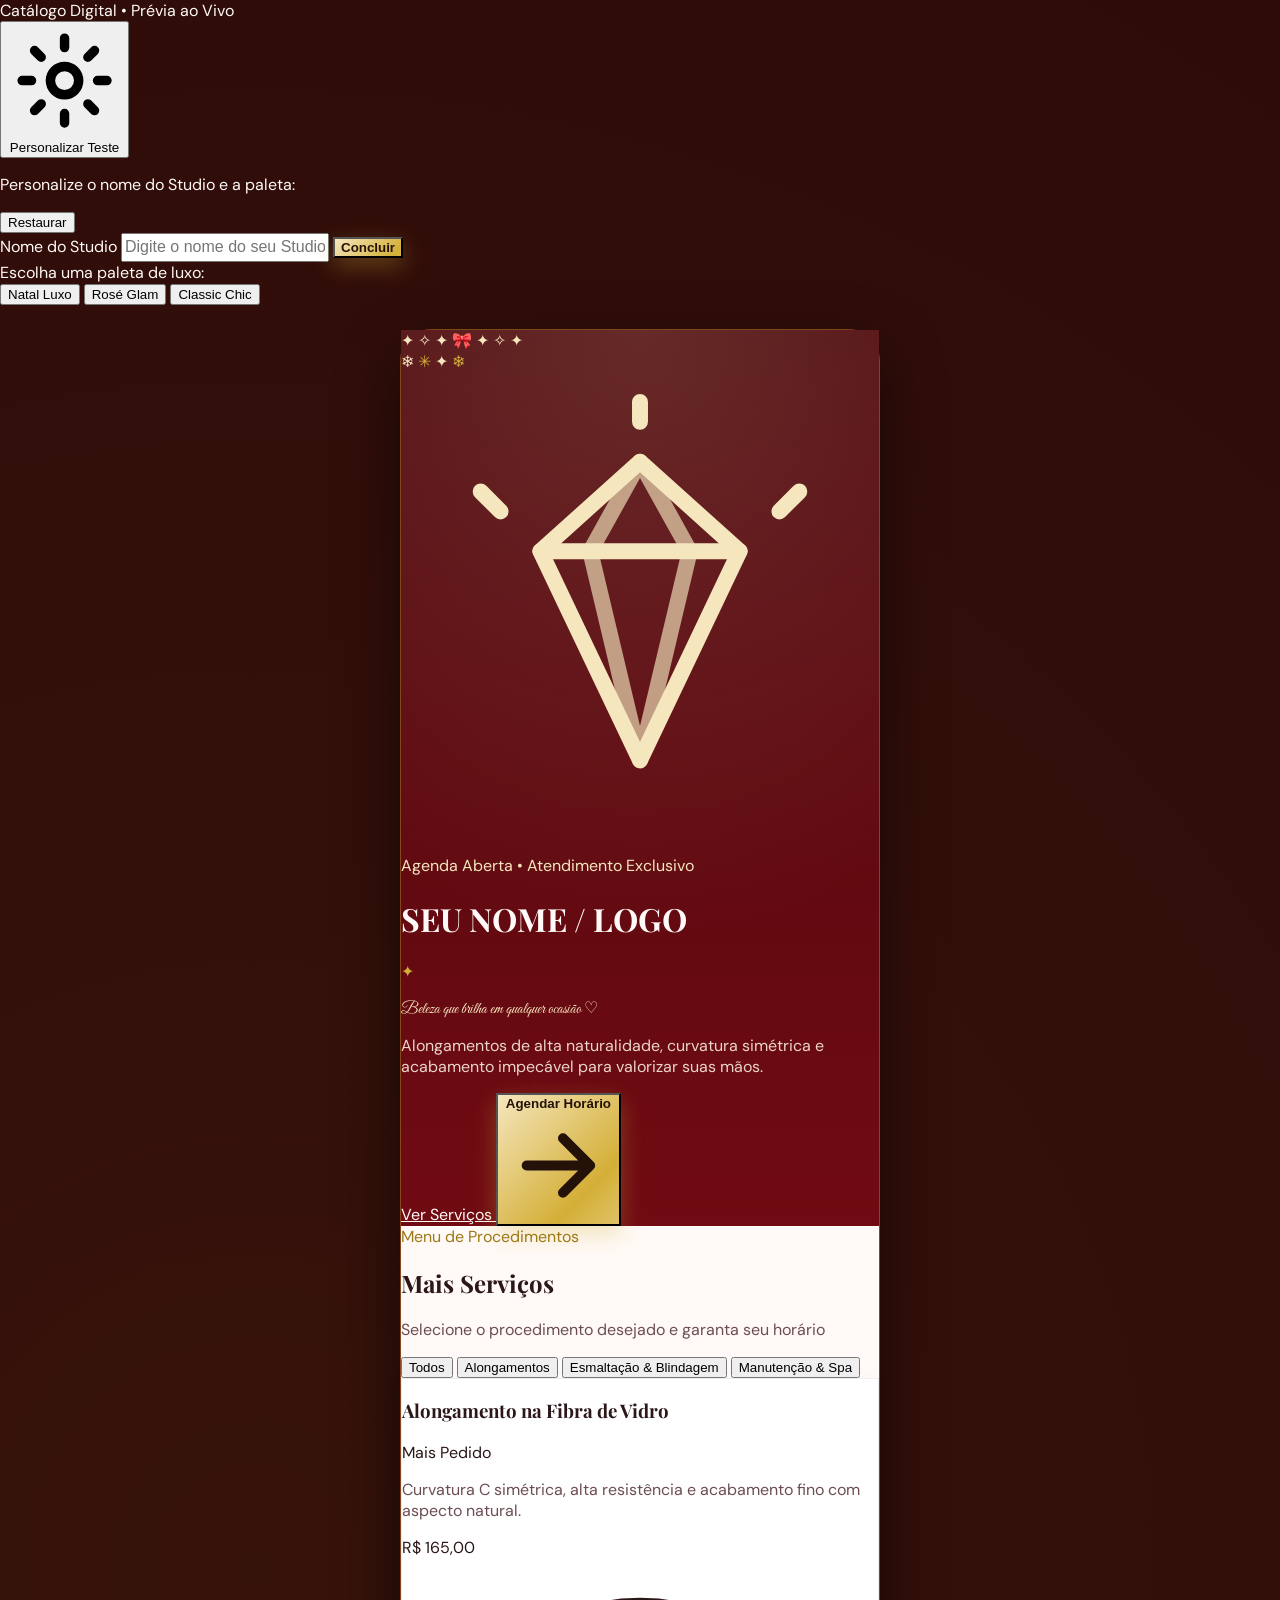
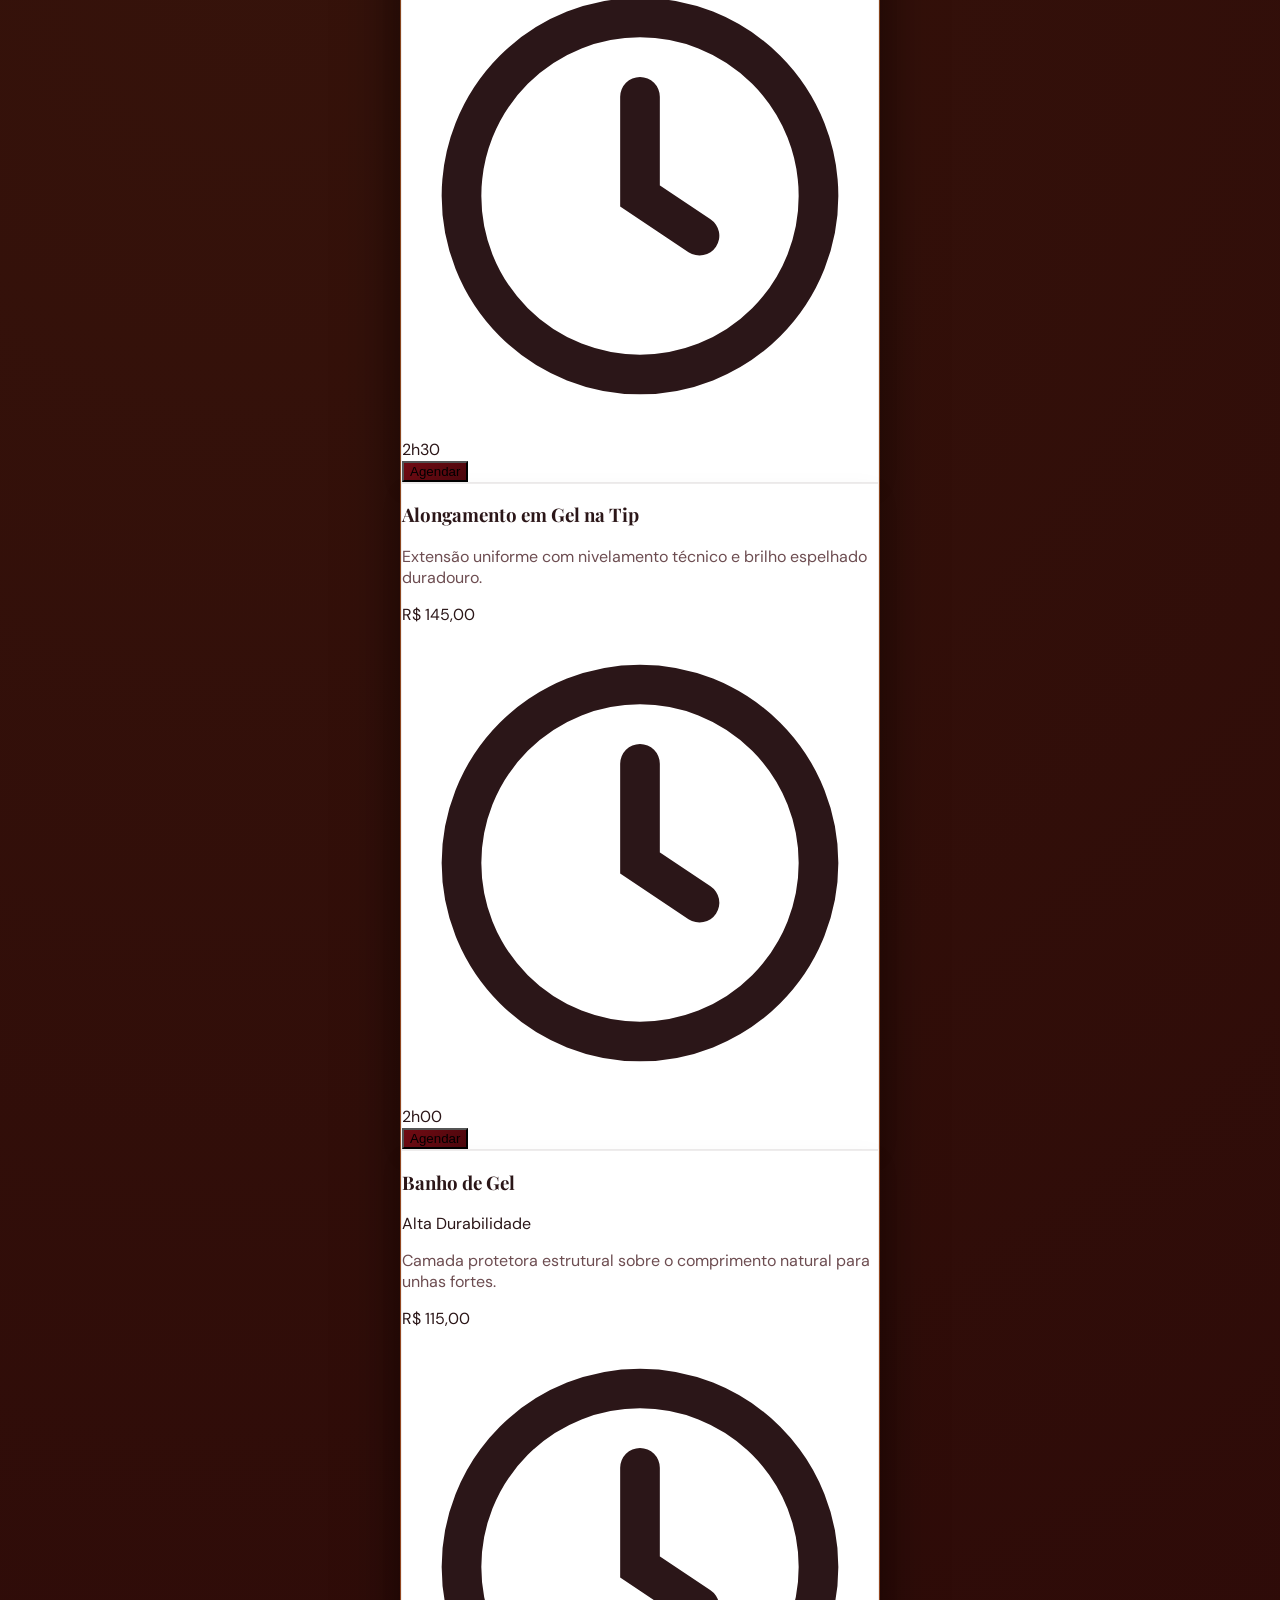
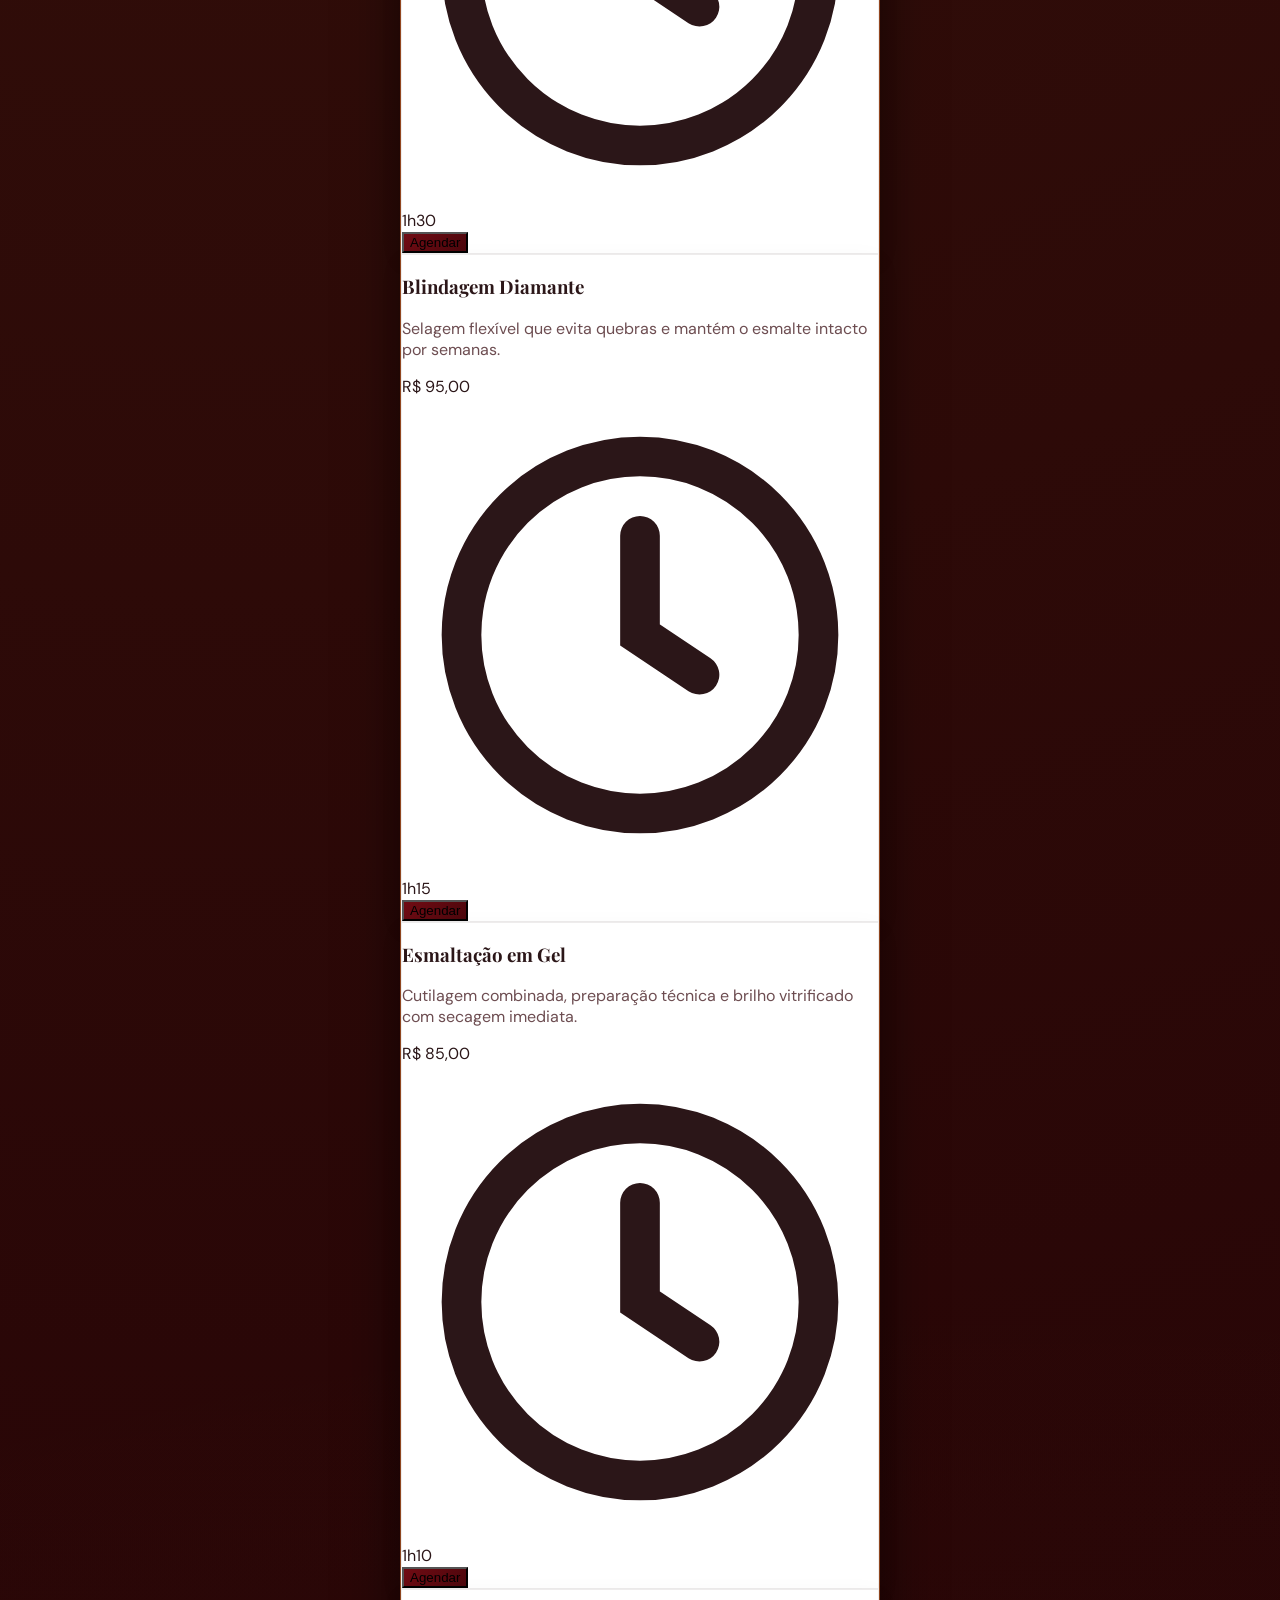
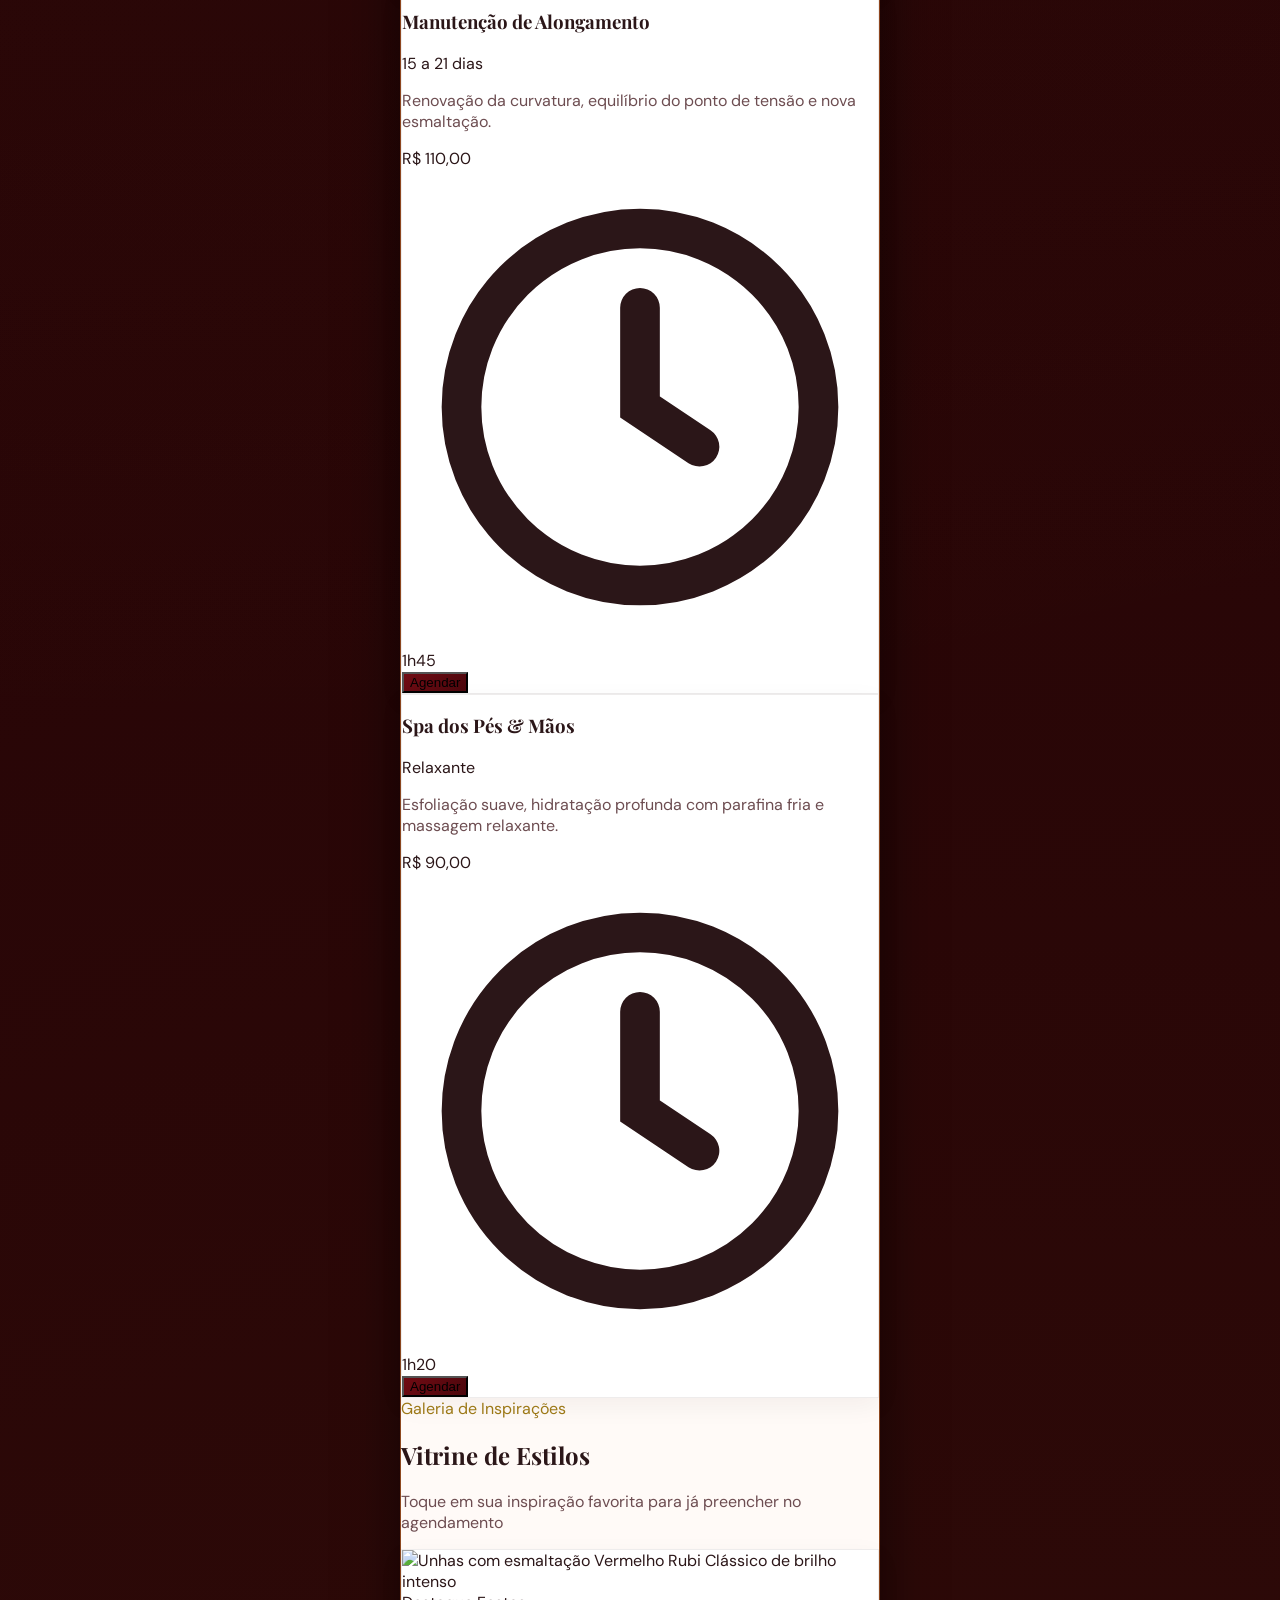
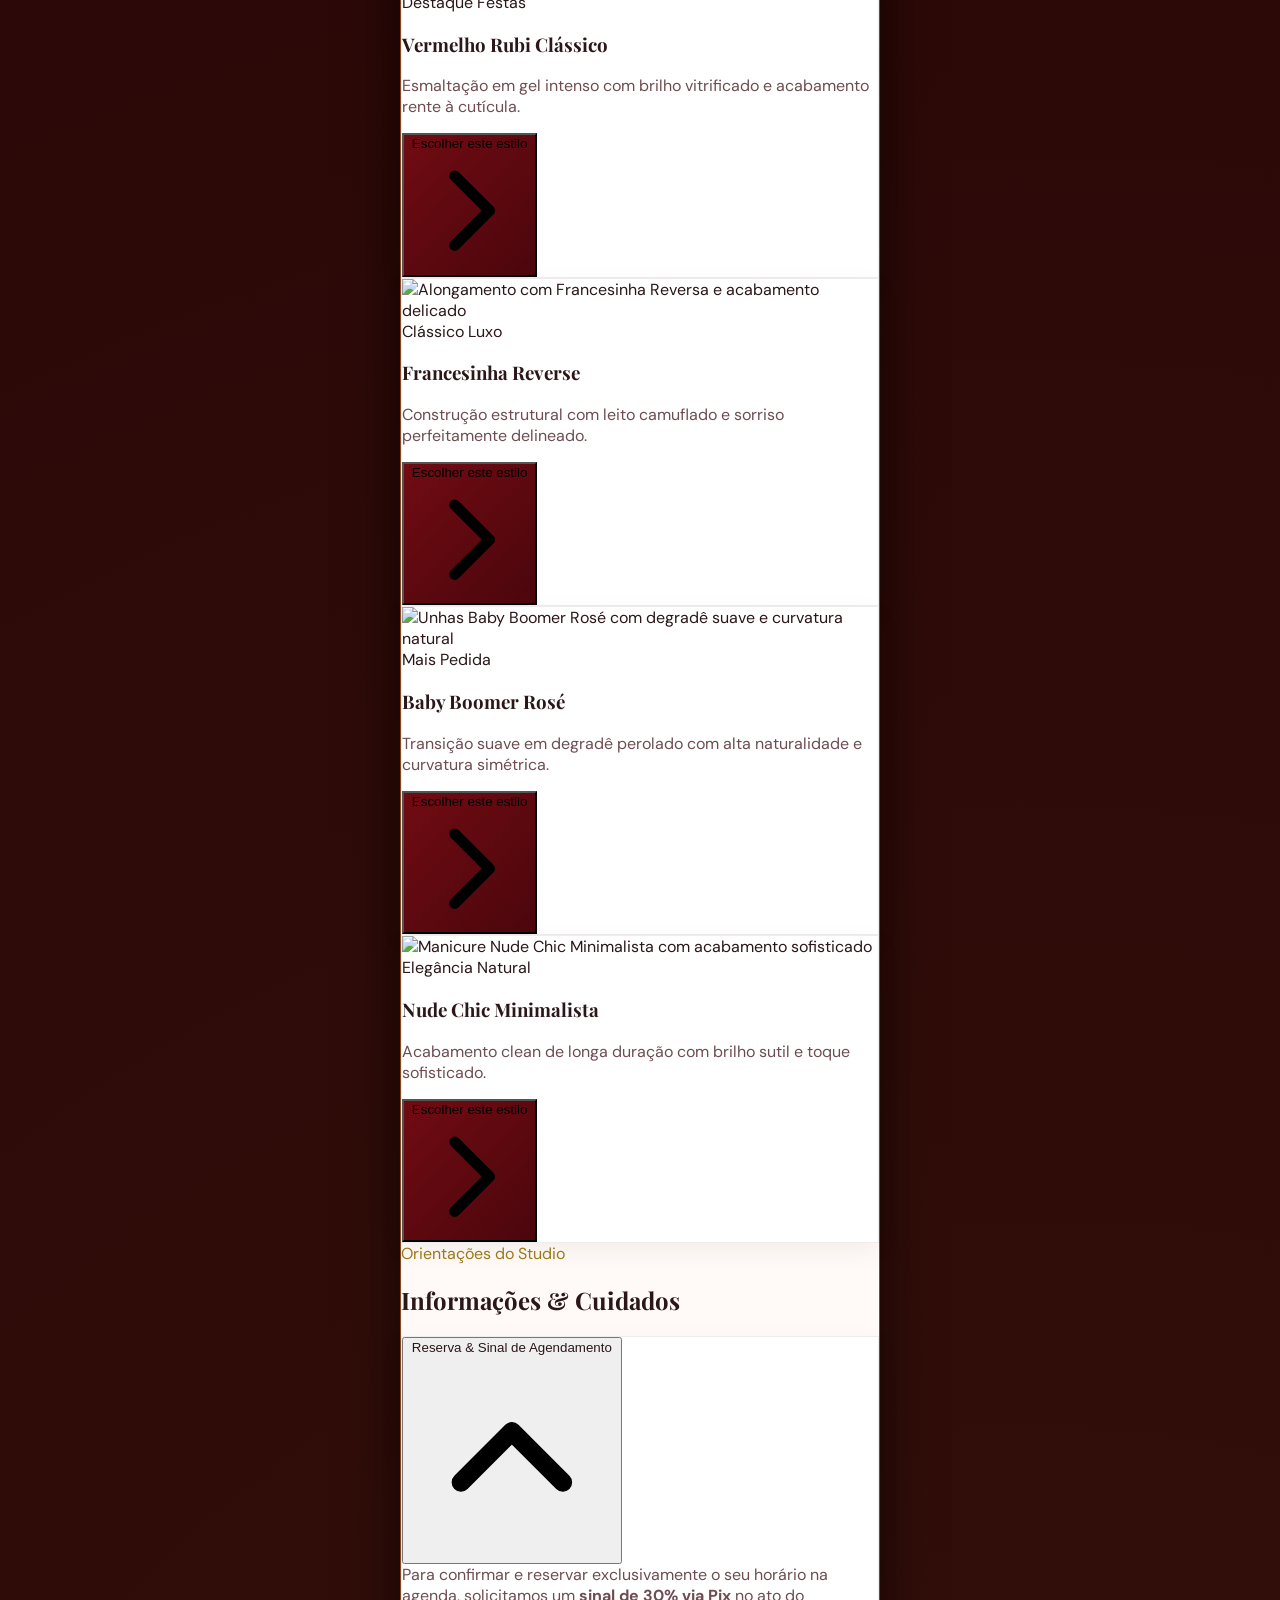
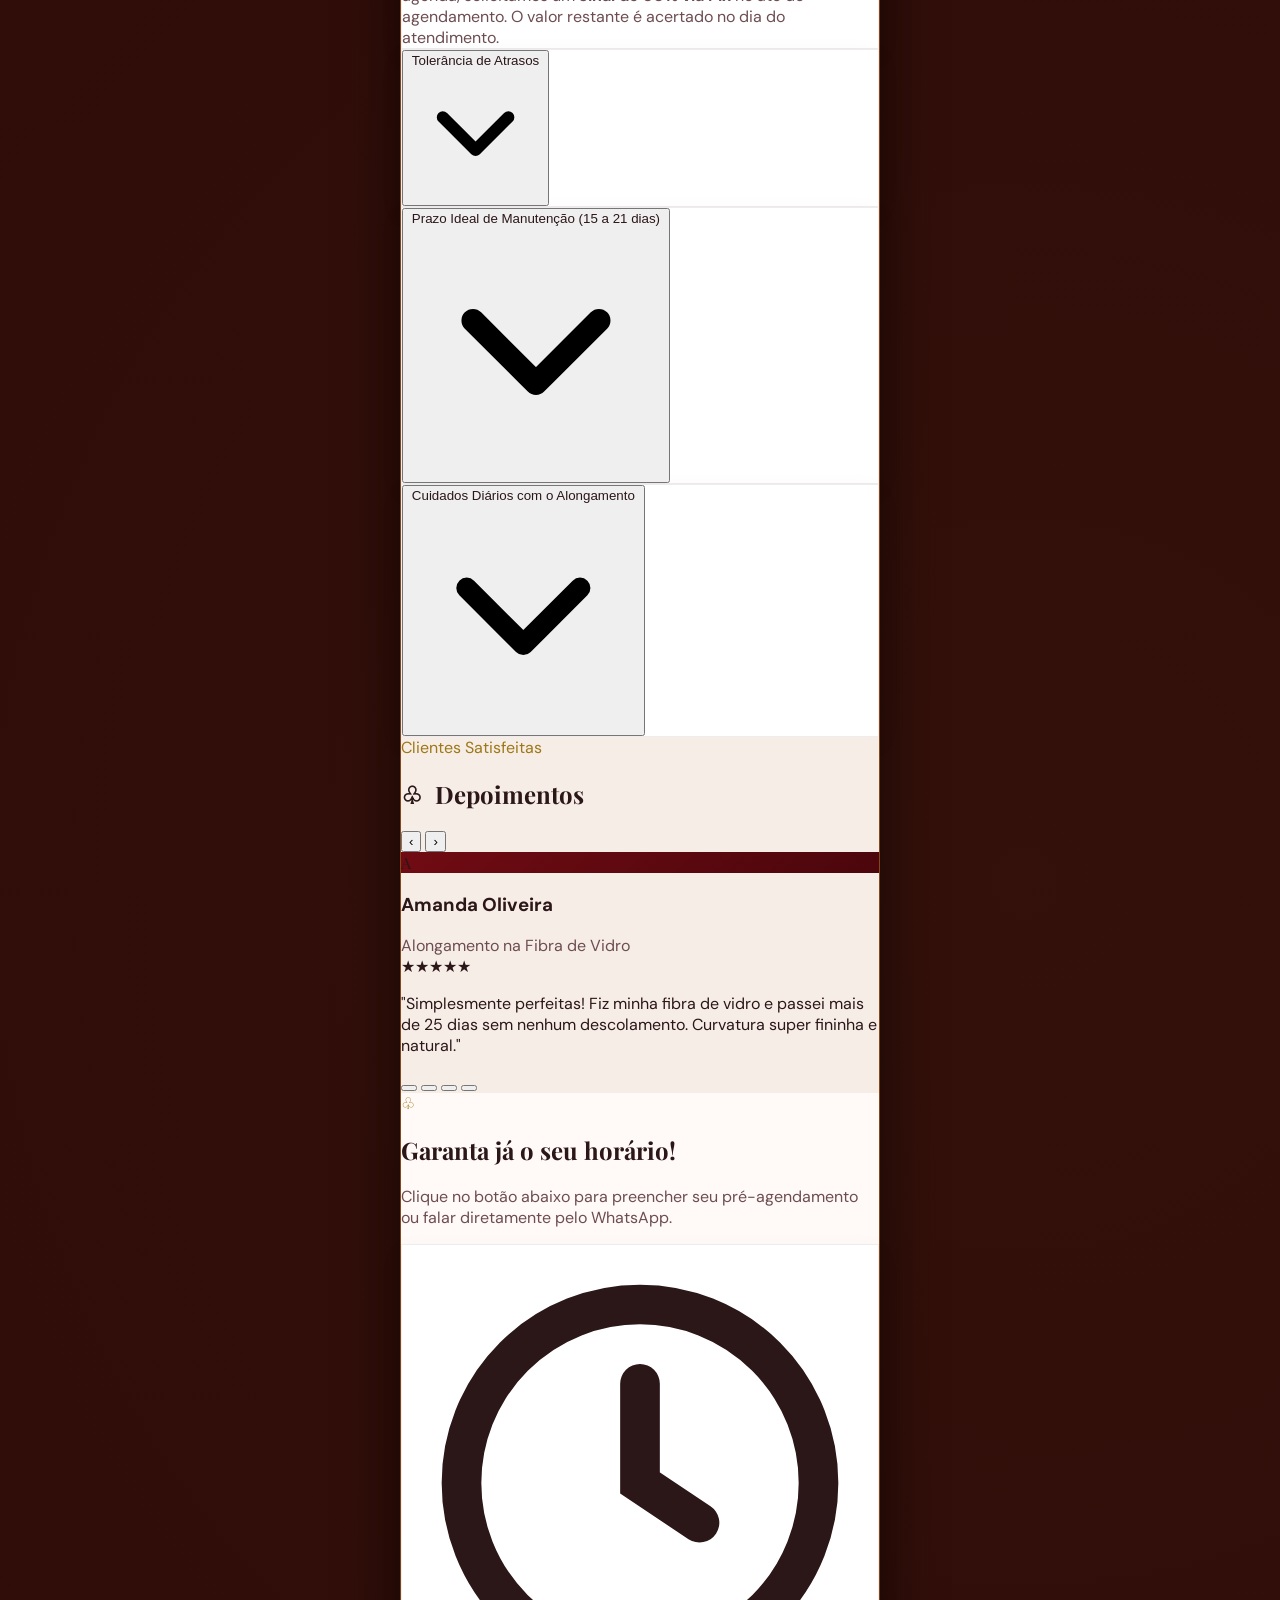
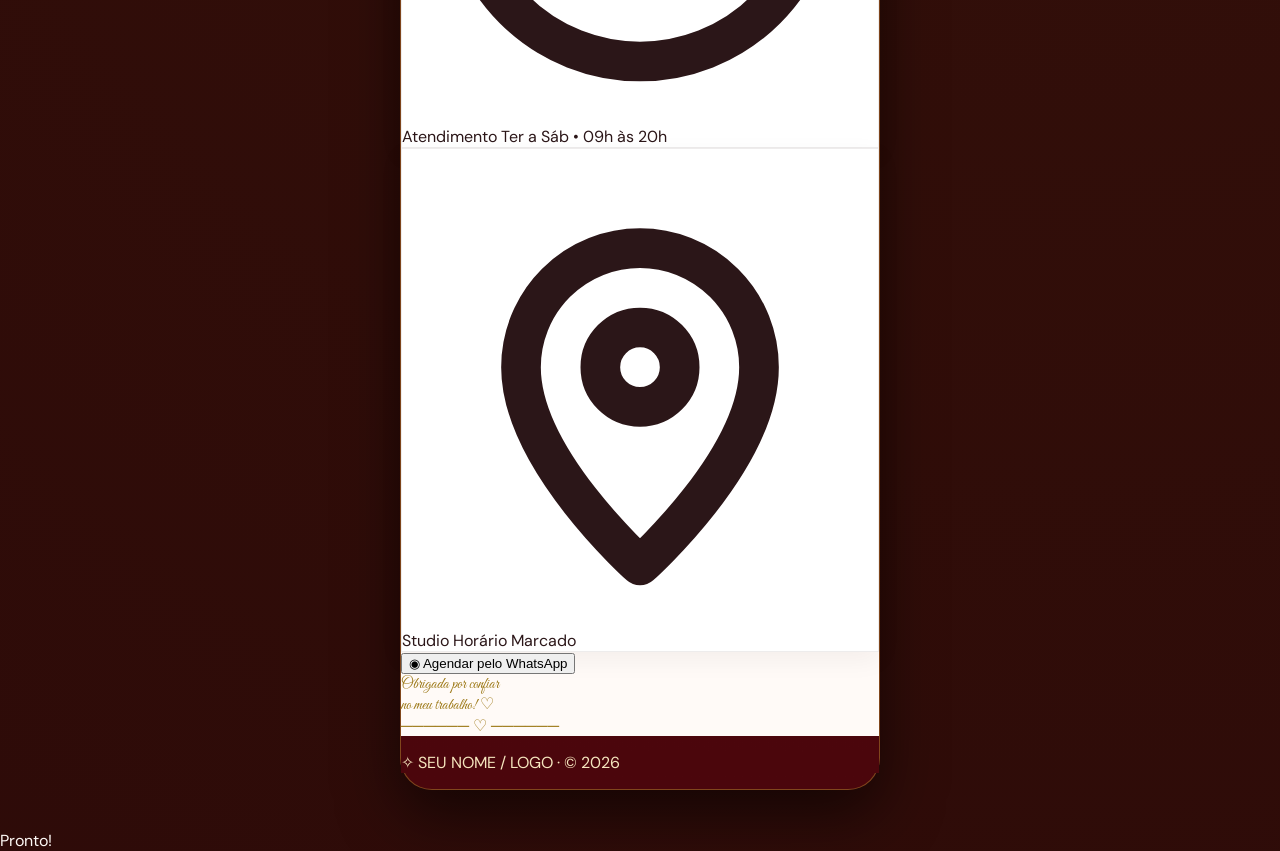
==== commit 659ca14e: "first committtt" ====
--- a/index.html
+++ b/index.html
@@ -756,7 +756,7 @@
               </div>
               <div class="p-3.5 pb-2">
                 <h3 class="font-serif-editorial text-base font-bold leading-snug" style="color: var(--text-on-light)">
-                  Francesinha Reversa
+                  Francesinha Reverse
                 </h3>
                 <p class="text-xs mt-1 leading-relaxed" style="color: var(--text-muted-light)">
                   Construção estrutural com leito camuflado e sorriso perfeitamente delineado.
